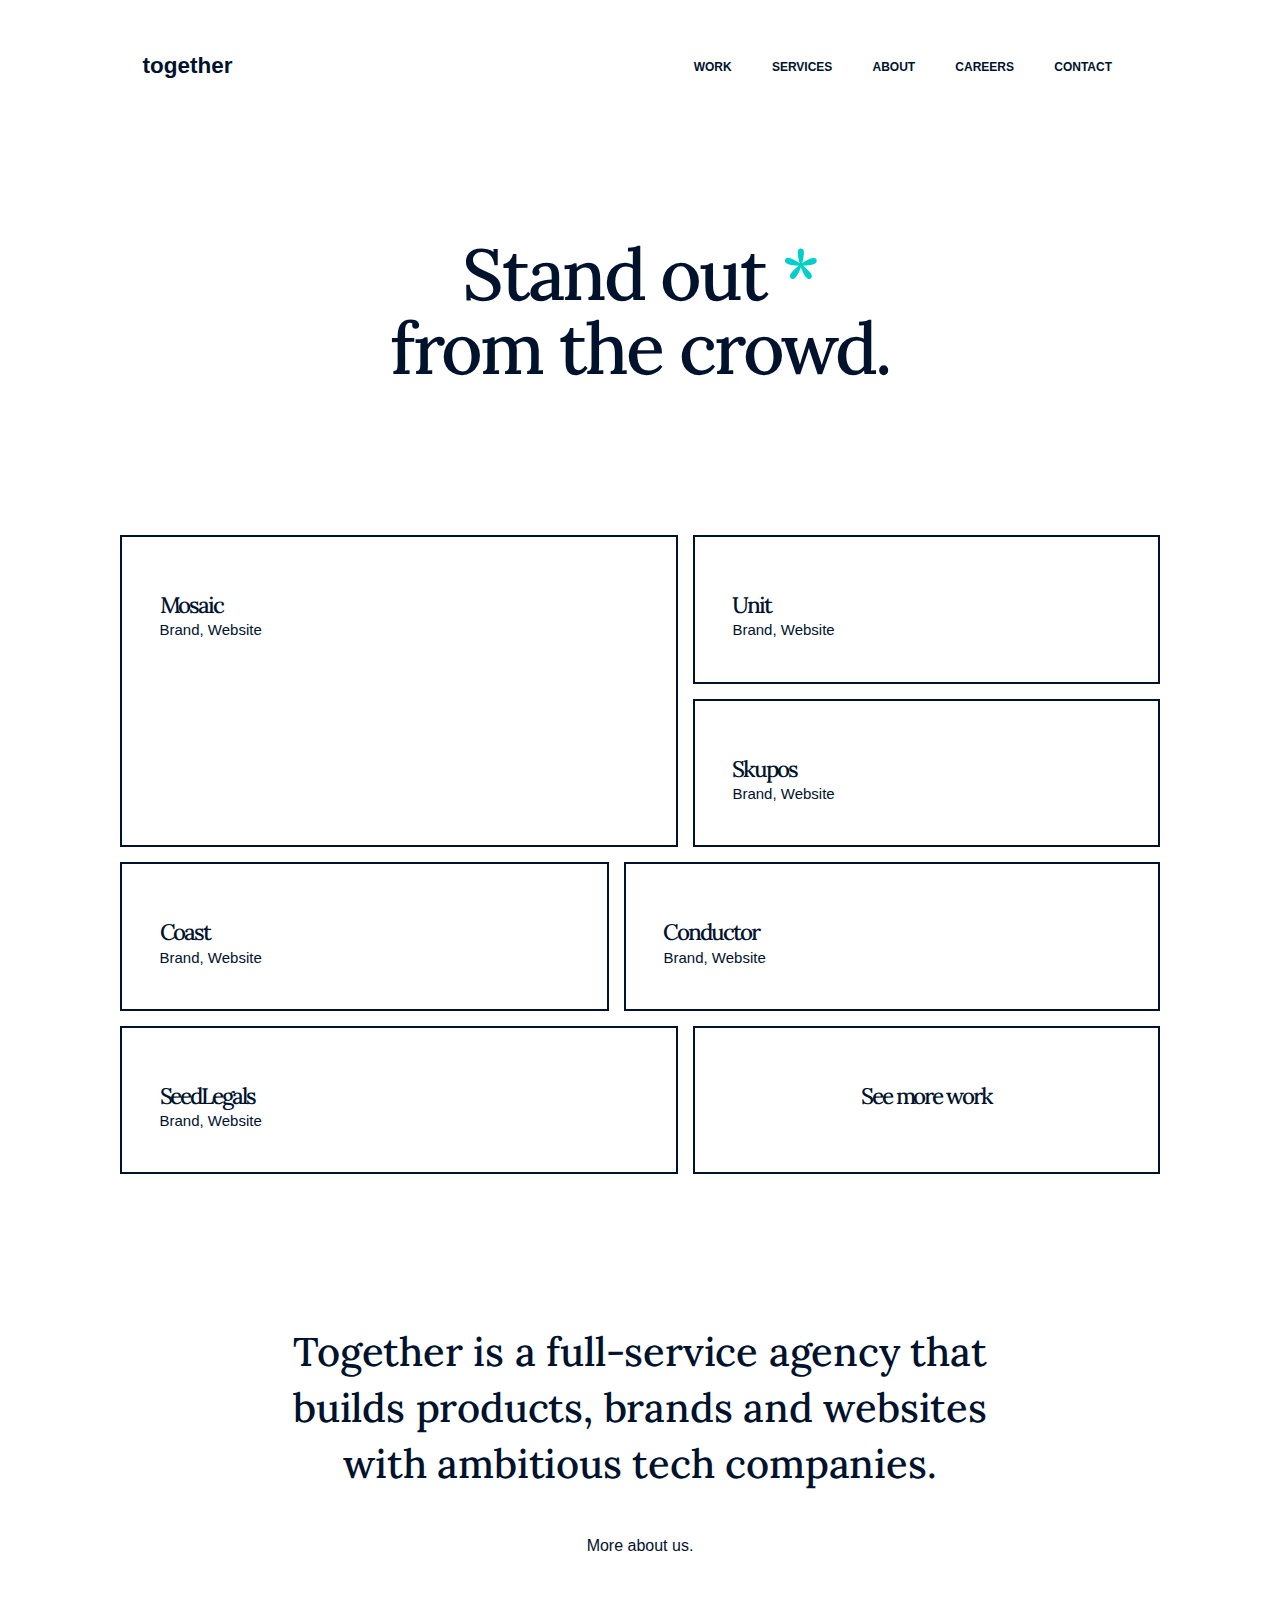
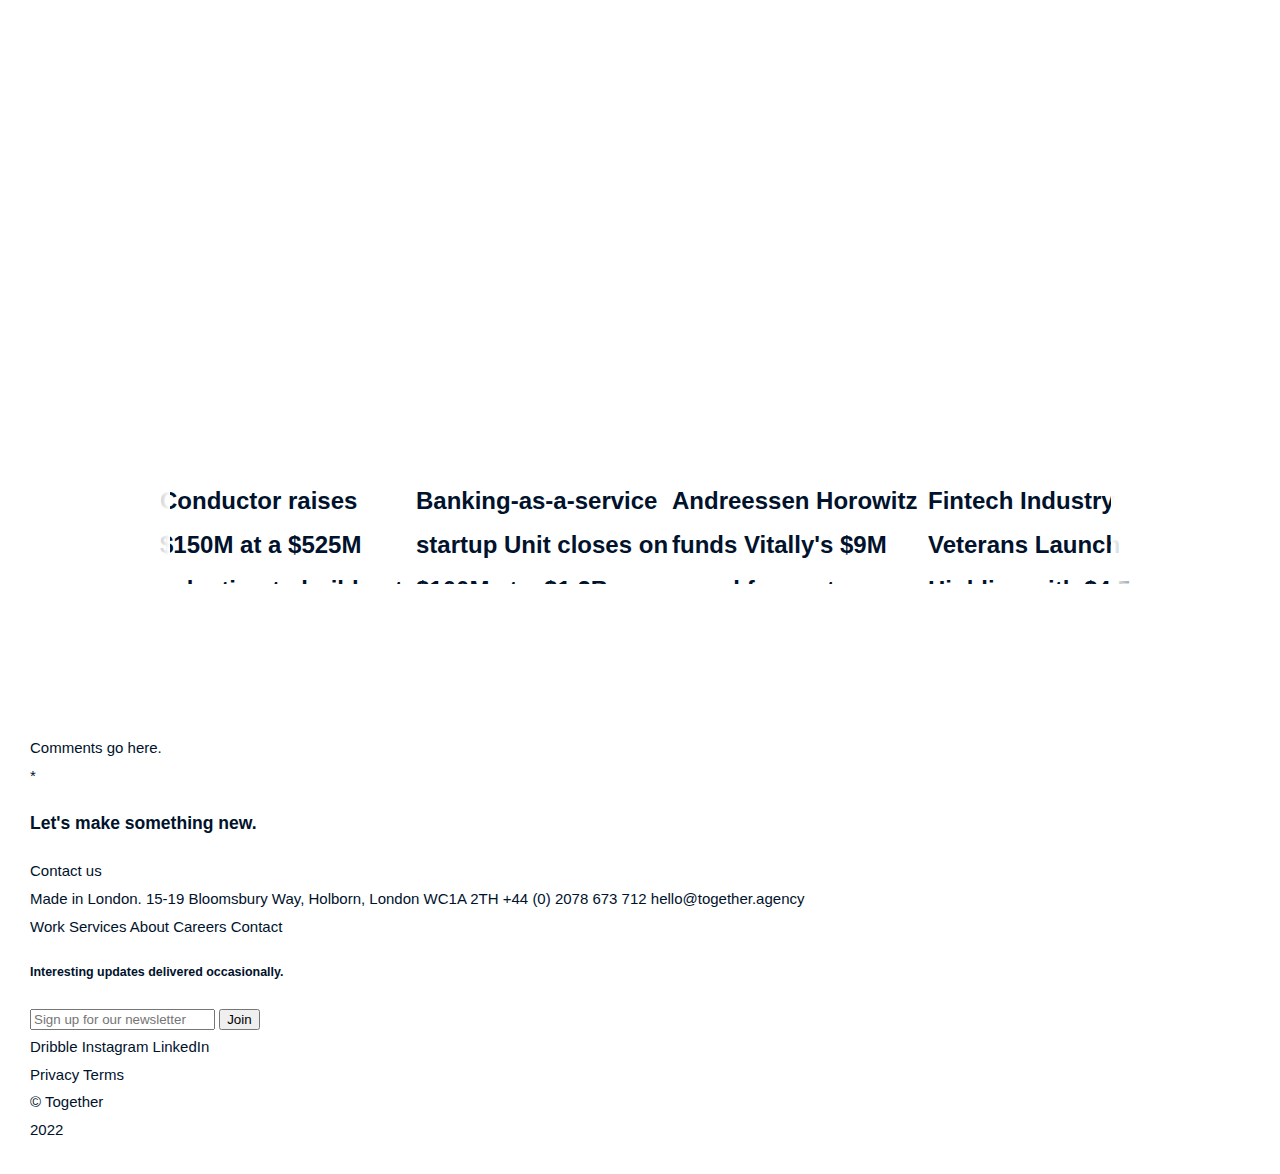
==== index.html @ fb782913 "Updated styles.css, Initial work on marquee HTML component" ====
<!--The reference site is together.agency-->
<!DOCTYPE html>
<head>
    <meta charset="utf-8">
    <meta name="viewport" content="width=device-width, initial-scale=1, shrink-to-fit=no">
    <link type="text/css" rel="stylesheet" href="styles.css">
    <title>Together - A full-service agency.</title>

    
</head>

<body class="page-home">
    <main class="page-main">
    
        <div class="container">
            <header>
                <h1 class="header-logo">together</h1>

            <nav class="menu-nav">
                <ul>
                    <li><a href="">Work</a></li>
                    <li><a href="">Services</a></li>
                    <li><a href="">About</a></li>
                    <li><a href="">Careers</a></li>
                    <li><a href="">Contact</a></li>
                </ul>
            </nav>
        </div>
        
    </header>
    
    <div class="container">
        <div class="home-statements">
            <div class="c-hero">
            <h1 class="font-serif"><span class="home-slogan-statement">
                Stand out <span class="accent-text">*</span> <br> from the crowd.
            </span></h1>
            </div>
        </div>
    </div>

    <div class="container">
        <section class="home-works">
        <div class="home-project-gallery">
            <div class="tile">
                <div class="tile-content">
                    <h2 class="font-serif tile-title">Mosaic</h2>
                    <span>Brand, Website</span>
                </div>
            </div>

            <div class="tile">
                <div class="tile-content">
                    <h2 class="font-serif tile-title">Unit</h2>
                    <span>Brand, Website</span>
                </div>
            </div>

            <div class="tile">
                <div class="tile-content">
                    <h2 class="font-serif tile-title">Skupos</h2>
                    <span>Brand, Website</span>
                </div>
            </div>

            <div class="tile">
                <div class="tile-content">
                    <h2 class="font-serif tile-title">Coast</h2>
                    <span>Brand, Website</span>
                </div>
            </div>

            <div class="tile">
                <div class="tile-content">
                    <h2 class="font-serif tile-title">Conductor</h2>
                    <span>Brand, Website</span>
                </div>
            </div>

            <div class="tile">
                <div class="tile-content">
                    <h2 class="font-serif tile-title">SeedLegals</h2>
                    <span>Brand, Website</span>
                </div>
            </div>

            <div class="tile tile-cta-links tile-content">
                    <h2 class="font-serif tile-title">See more work</h2>
            </div>
        </div>
        </section>
    </div>

    <div class="container">
    <section class="home-about mlr-10rem">
        <div class="home-statements font-serif">
            <div class="text-40px mb-2rem">
                Together is a full-service agency that builds products, brands and websites with ambitious tech companies.
            </div>
            <br>
            <a class="text-base">More about us.</a>
        </div>
    </section>
    </div>

    <div class="container">
    <section class="home-clients mtb-10rem">
        <div class="home-clients-logos">
            <div class="client-logo">
                <div class="flex centered-item"><img src="https://d33wubrfki0l68.cloudfront.net/7df870de963f2d6d33b86d7b09c13bba2d92887a/2c2b9/static/7ad4bc881e9d13aef5fac26fd83c6892/conductor.svg" alt=""></div>
            </div>
            <div class="client-logo">
                <div class="flex centered-item"><img src="https://d33wubrfki0l68.cloudfront.net/ba3b610869a2cc280feffeffde96cf2418633550/8e32a/static/98a779726d90579f84360c4293b2cc59/amazon.svg" alt=""></div>
            </div>
            <div class="client-logo">
                <div class="flex centered-item"><img src="https://d33wubrfki0l68.cloudfront.net/a001feaa42c21cbdc8339fb815580056617634c9/04b66/static/ca8e52fb9c61e181eb17dbc65b0d8e30/mosaic.svg" alt=""></div>
            </div>
            <div class="client-logo">
                <div class="flex centered-item"><img src="https://d33wubrfki0l68.cloudfront.net/6936665831183a83122faa6e4b55f9f02f284164/2d498/static/6f9dc0928c66e99d266eef5116f8c9b2/we.svg" alt=""></div>
            </div>
            <div class="client-logo">
                <div class="flex centered-item"><img src="https://d33wubrfki0l68.cloudfront.net/c86ca083753b03a669149662c3c745649cd0f093/03cf8/static/ccd0de6f266c2aa10e63bb1ef27eeeef/seedlegals.svg" alt=""></div>
            </div>
            <div class="client-logo">
                <div class="flex centered-item"><img src="https://d33wubrfki0l68.cloudfront.net/158c481f301892d93a897d910b6f11d22e5319e5/d61db/static/543101f8b76d15304cbeac8744508fa3/atb-ventures.svg" alt=""></div>
            </div>
            <div class="client-logo">
                <div class="flex centered-item"><img src="https://d33wubrfki0l68.cloudfront.net/47533bb6a0b43026f6271064b1d44ce96360ece2/82b8f/static/8fc80b88a8042c70ff0689e55e253cc8/unit.svg" alt=""></div>
            </div>
            <div class="client-logo">
                <div class="flex centered-item"><img src="https://d33wubrfki0l68.cloudfront.net/b4eaae16aee1a3723ea55c39f0d285fdbed56951/bc0c6/static/e52b789f62414d8dd9866ce8dd7a532e/bigtincan.svg" alt=""></div>
            </div>
            <div class="client-logo">
                <div class="flex centered-item"><img src="https://d33wubrfki0l68.cloudfront.net/a72245d7d2d75ac480a87d30c75a5200f7eaf1ae/7c824/static/9c915d08a07b7932d9c98e8d8a3f1aa8/stytch.svg" alt=""></div>
            </div>
            <div class="client-logo">
                <div class="flex centered-item"><img src="https://d33wubrfki0l68.cloudfront.net/5c7a2b712c4cf86320b7acc6039bc466ef94ea61/ca516/static/3e3d1b51bf49193683a8f7cc083d3e8a/zencargo.svg" alt=""></div>
            </div>
            <div class="client-logo">
                <div class="flex centered-item"><img src="https://d33wubrfki0l68.cloudfront.net/55e17bbfc8fa5df88b72be4c3ffe4f63f1b70787/8834d/static/b67e7a9dd9bce6cb5899352a9a740837/vitally.svg" alt=""></div>
            </div>
            <div class="client-logo">
                <div class="flex centered-item"><img src="https://d33wubrfki0l68.cloudfront.net/62c3c4b2522d0de46a9cb9619a6158c95ddc3697/fe73c/static/e1d66f56ce11fa5958606deeca7f8fdc/hp.svg" alt=""></div>
            </div>
            <div class="client-logo">
                <div class="flex centered-item"><img src="https://d33wubrfki0l68.cloudfront.net/6e7e4b81710ed67ff41d54b99bc0c89baf068c59/908ad/static/cec2d11ded544528d34f7045cd6ff277/globalpayments.svg" alt=""></div>
            </div>
            <div class="client-logo">
                <div class="flex centered-item"><img src="https://d33wubrfki0l68.cloudfront.net/35dc25f78f6b3d947bd93acd0aee15a239b06b73/cf436/static/ab38116cbbf3ccec9de038cc01a806f1/boom.svg" alt=""></div>
            </div>
            <div class="client-logo">
                <div class="flex centered-item"><img src="https://d33wubrfki0l68.cloudfront.net/914f22c30f1ab80e9f526e2e7115b62761418f4e/d87ec/static/82f4631a35123b70ea170e658f1d821d/future.svg" alt=""></div>
            </div>
            <div class="client-logo">
                <div class="flex centered-item"><img src="https://d33wubrfki0l68.cloudfront.net/5ebde030b8caab01ba4daadd19106f6b83c53251/5bdf0/static/d82c835cf01ca3d5d4d3f41a92a16194/coast.svg" alt=""></div>
            </div>
            <div class="client-logo">
                <div class="flex centered-item"><img src="https://d33wubrfki0l68.cloudfront.net/fdb647785abff042b0cd364698cbd5bd312e7cdf/4f822/static/e60116e4a244f295d39317c0034c9b5b/skupos.svg" alt=""></div>
            </div>
            <div class="client-logo">
                <div class="flex centered-item"><img src="https://d33wubrfki0l68.cloudfront.net/6ba66ac5aa19bfcc7ee3ea7f1a73c0beb70f6b52/0bb2e/static/7fffb5b0443aeec4e8f2ef415a75224f/linkpool.svg" alt=""></div>
            </div>
            <div class="client-logo">
                <div class="flex centered-item"><img src="https://d33wubrfki0l68.cloudfront.net/9c9d74767f515f4417fc31b509f0dfd0254af3f2/6d60f/static/68a367d35928f849be479b03df8e1a0d/upscript.svg" alt=""></div>
            </div>
            <div class="client-logo">
                <div class="flex centered-item"><img src="https://d33wubrfki0l68.cloudfront.net/b6d045e74056811ffa33126c22c66bf41f6ad32a/a36e5/static/4b1e9415daaf023caa953903e8263cd0/stint.svg" alt=""></div>
            </div>
        </div>
    </section>
    </div>

    <div class="container">
        <section class="marquee mtb-10rem relative">
            <ul class="marquee-content">
                <li>
                    <div class="marquee-item flex centered-item">
                        <div class="marquee-logo">
                            <img src="" alt="">
                            <div class="marquee-text">
                                <h4>Conductor raises $150M at a $525M valuation to build out its search-based, organic marketing technology</h4>
                            </div>
                        </div>
                    </div>
                </li>
                <li>
                    <div class="marquee-item flex centered-item">
                        <div class="marquee-logo">
                            <img src="" alt="">
                            <div class="marquee-text">
                                <h4>Banking-as-a-service startup Unit closes on $100M at a $1.2B valuation</h4>
                            </div>
                        </div>
                    </div>
                </li>
                <li>
                    <div class="marquee-item flex centered-item">
                        <div class="marquee-logo">
                            <img src="" alt="">
                            <div class="marquee-text">
                                <h4>Andreessen Horowitz funds Vitally's $9M round for customer experience software</h4>
                            </div>
                        </div>
                    </div>
                </li>
                <li>
                    <div class="marquee-item flex centered-item">
                        <div class="marquee-logo">
                            <img src="" alt="">
                            <div class="marquee-text">
                                <h4>Fintech Industry Veterans Launch Highline with $4.5 Million in Seed Funding to Improve Access to Credit for 40 Million Americans</h4>
                            </div>
                        </div>
                    </div>
                </li>
                <li>
                    <div class="marquee-item flex centered-item">
                        <div class="marquee-logo">
                            <img src="" alt="">
                            <div class="marquee-text">
                                <h4>Hivebrite raises $20 million for community engagement and management tools</h4>
                            </div>
                        </div>
                    </div>
                </li>
                <li>
                    <div class="marquee-item flex centered-item">
                        <div class="marquee-logo">
                            <img src="" alt="">
                            <div class="marquee-text">
                                <h4>London-based insurtech startup Humn secures €11.9 million to expand with its data-driven fleet insurance across Europe</h4>
                            </div>
                        </div>
                    </div>
                </li>
                <li>
                    <div class="marquee-item flex centered-item">
                        <div class="marquee-logo">
                            <img src="" alt="">
                            <div class="marquee-text">
                                <h4>Percent raises $5M, aiming to become the 'Stripe for donations' to good causes</h4>
                            </div>
                        </div>
                    </div>
                </li>
                <li>
                    <div class="marquee-item flex centered-item">
                        <div class="marquee-logo">
                            <img src="" alt="">
                            <div class="marquee-text">
                                <h4>SeedLegals closes $4M Series A, led by Index Ventures, to automate startup fundraisings</h4>
                            </div>
                        </div>
                    </div>
                </li>
                <li>
                    <div class="marquee-item flex centered-item">
                        <div class="marquee-logo">
                            <img src="" alt="">
                            <div class="marquee-text">
                                <h4>Skupos Raises $26M to Power the Future of Convenience Retail for Stores, Distributors and Brands</h4>
                            </div>
                        </div>
                    </div>
                </li>
                <li>
                    <div class="marquee-item flex centered-item">
                        <div class="marquee-logo">
                            <img src="" alt="">
                            <div class="marquee-text">
                                <h4>Stytch, an API-first passwordless startup, raises $90M Series B at $1B valuation</h4>
                            </div>
                        </div>
                    </div>
                </li>
            </ul>
        </section>
    </div>

    <section>
        <div>
            Comments go here.
        </div>
    </section>
    
    <section>
        <div>
            *
            <h3>Let's make something new.</h3>
            <a>Contact us</a>
        </div>
    </section>
        
    <div>

    </div>

    <div>
        <footer>
            Made in London.
            <a>15-19 Bloomsbury Way, Holborn, London WC1A 2TH</a>
            <a>+44 (0) 2078 673 712</a>
            <a>hello@together.agency</a>

            <nav>
                <a>Work</a>
                <a>Services</a>
                <a>About</a>
                <a>Careers</a>
                <a>Contact</a>
            </nav>

            <div>
                <h5>Interesting updates delivered occasionally.</h5>
                <form>
                    <input type="email" placeholder="Sign up for our newsletter">
                    <button type="submit">Join</button>
                </form>
            </div>

            <div>
                <a>Dribble</a>
                <a>Instagram</a>
                <a>LinkedIn</a>
            </div>

            <nav>
                <a>Privacy</a>
                <a>Terms</a>
            </nav>

            <div>
                © Together <br>
                2022
            </div>
        </footer>
    </div>
</main>
</body>
</html>
---- styles.css ----
@import url('https://fonts.googleapis.com/css2?family=Lora&display=swap');

html{
    color: #00122c;
    font-family: Graphik,Helvetica Neue,Helvetica,Arial,sans-serif;
    font-size: 15px;
    line-height: 1.85;
    box-sizing: border-box;
}

body{
    margin: 0;
    padding: 0;
}

.page-main{
    margin: 2em;
}

.container{
    margin: 1.5rem 6rem;
}

.header-logo{
    font-size: 1.5rem;
    padding-left: 1em;
}

header{
    display: flex;
    justify-content: space-between;
    align-items: center;
}

.menu-nav{
    margin-right: 2em;
}

.menu-nav ul{
    padding-inline-start: 0;
    text-align: center;
}

.menu-nav ul>li{
    list-style-type: none;
    display: inline-block;
}

.menu-nav ul>li>a{
    display: block;
    text-decoration: none;
    padding: 0em 1.5em 0em 1.5em;
    color: inherit;
    text-transform: uppercase;
    font-weight: 550;
    font-size: .8em;
}

.menu-nav a :hover{
    opacity: 75%;
}

.home-statements{
    margin-left: auto;
    margin-right: auto;
    text-align: center;
    margin-bottom: 5em;
}

.font-serif{
    font-family: 'Lora', serif;
    line-height: 1.03;
    font-weight: 500;
    letter-spacing: -0.09em;
}

.home-slogan-statement{
    font-size: 72px;
}

.c-hero{
    margin-top: 9rem;
}

.accent-text{
    --text-opacity: 1;
    color: rgba(1,207,201,var(--text-opacity));
}

.home-works{
    margin-top: 5em;
    margin-bottom: 5em;
    padding-top: 5em;
    padding-bottom: 5em;
}

.home-project-gallery{
    display: grid;
    grid-gap: 1rem;
    gap: 1rem;
    position: relative;
}

.tile{
    border:#00122c 2px solid;
}

.tile-title{
    margin-block-end: 0;
}

.tile-content{
    padding: 2.5rem;
}

.tile:first-child{
    grid-column: span 7/span 7;
    grid-row: span 2/ span 2;
}

.tile:nth-child(2), .tile:nth-child(3){
    grid-column: span 5/span 5;
    grid-column-start: 8;
}

.tile:nth-child(4), .tile:nth-child(5){
    grid-column: span 6/ span 6;
}

.tile:nth-child(6){
    grid-column: span 7/ span 7;
}

.tile-cta-links{
    grid-column: span 5/span 5;
}

.tile-cta-links h2{
    text-align: center;
}

.text-40px{
    font-size: 40px;
    letter-spacing: -.005em;
    line-height: 1.4;
}

.mb-2rem{
    margin-bottom: 2rem;
}

.text-base{
    font-size: 16px;
    font-family: Graphik,Helvetica Neue,Helvetica,Arial,sans-serif;
    letter-spacing: normal;
    font-weight: normal;
}

.mlr-10rem{
    margin-left: 10rem;
    margin-right: 10rem;
}

.mtb-10rem{
    margin-top: 10rem;
    margin-bottom: 10rem;
}

.home-clients-logos{
    display: grid;
    grid-template-columns: repeat(4, minmax(0, 1fr));
    grid-row-gap: 2.5rem;
    row-gap: 2.5rem;
    grid-column-gap: 1rem;
    column-gap: 1rem;
}

.flex{
    display: flex;
}

.centered-item{
    justify-self: center;
    justify-content: center;
    align-self: center;
}

.relative{
    position: relative;
}

.marquee{
   height: 20vh; 
   overflow: hidden;
}

.marquee:before, .marquee:after{
    position: absolute;
    top: 0;
    bottom: 0;
    width: 50px;
    height: 100%;
    content: "";
    z-index: 1;
    --gradient-from-color: #fff;
    --gradient-color-stops: var(--gradient-from-color),var(--gradient-to-color,hsla(0,0%,100%,0));
}

.marquee:before{
    left: auto;
    right: -1px;
    background-image: linear-gradient(90deg,var(--gradient-color-stops));
}

.marquee:after{
    background-image: linear-gradient(270deg,var(--gradient-color-stops));
}

.marquee-content{
    display: flex;
    list-style-type: none;
    height: 100%;
    animation: scrolling 20s linear infinite;
}

@keyframes scrolling{
    0% {transform: translateX(0vw);}
    100% {transform: translateX(-200vw);}
}

.marquee-content li{
    width: 20vw;
    flex-shrink: 0;
}

.marquee-text{
    font-size: 24px;
}
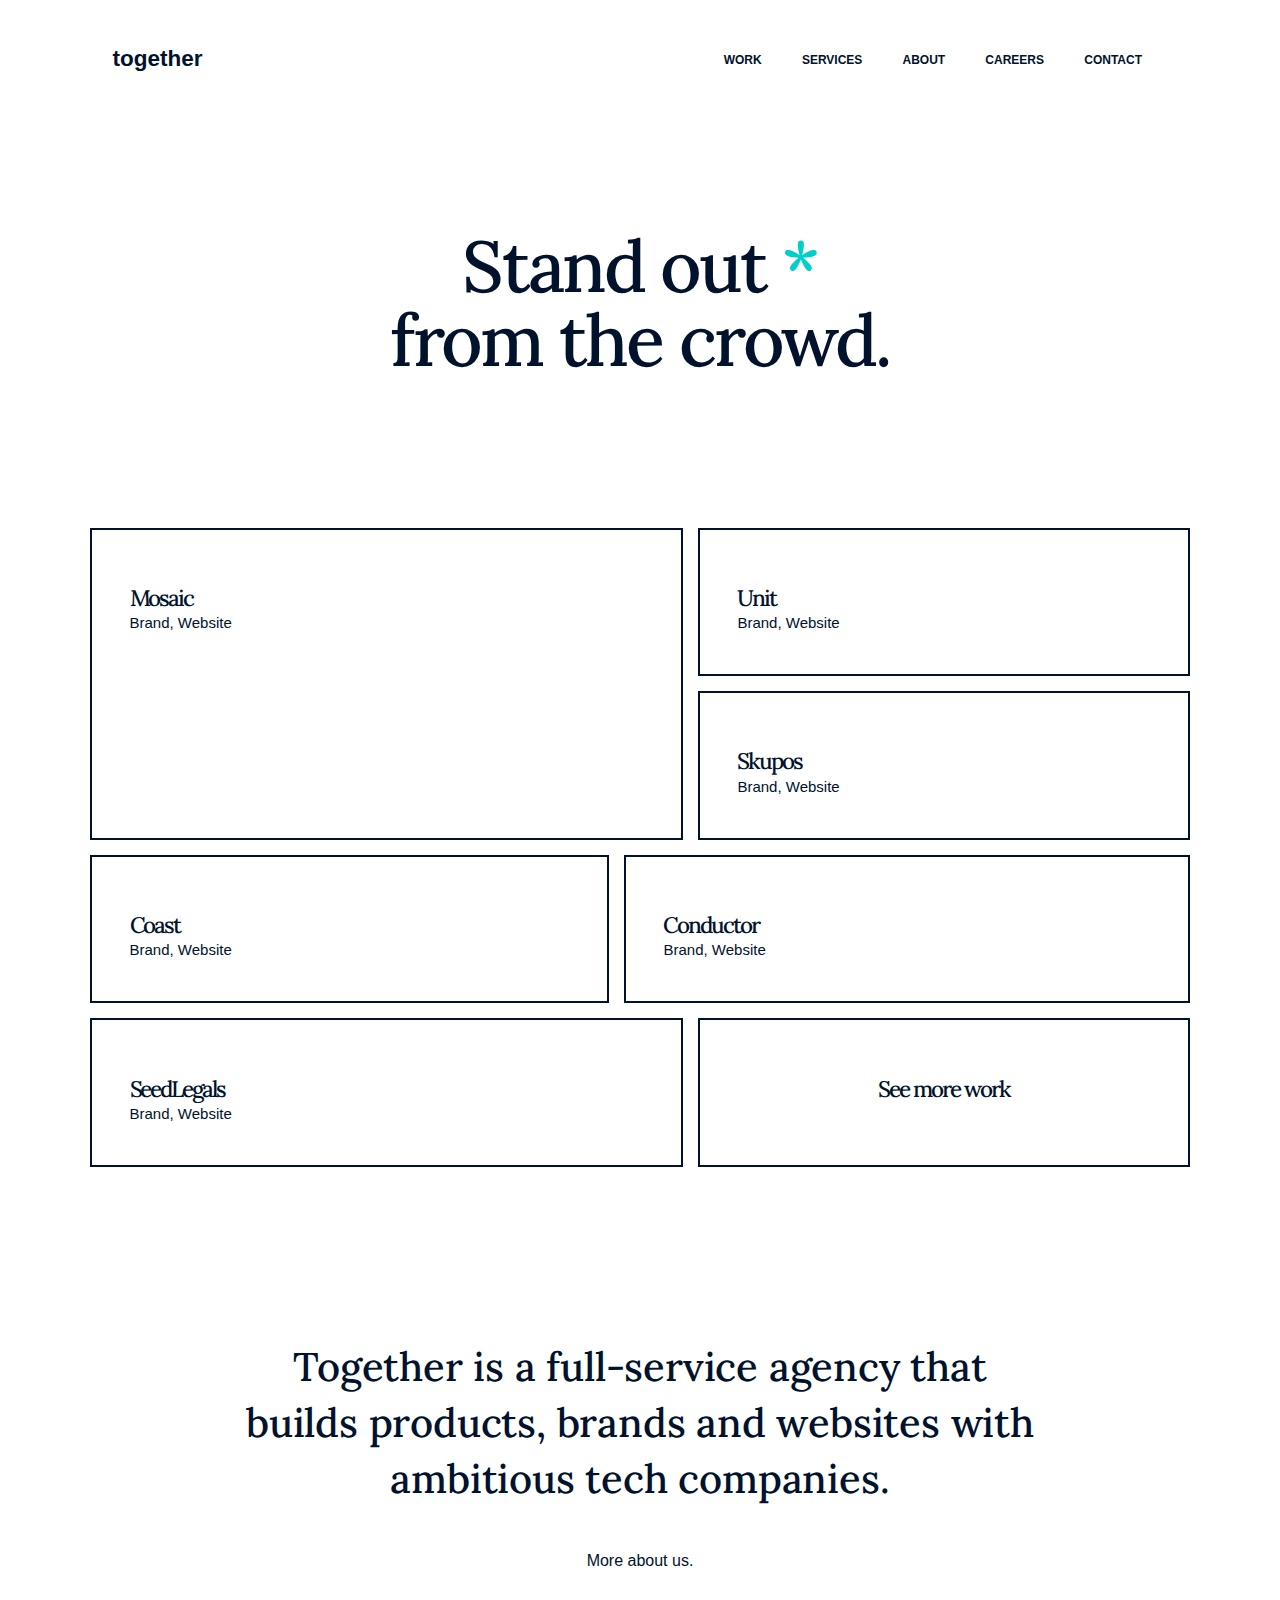
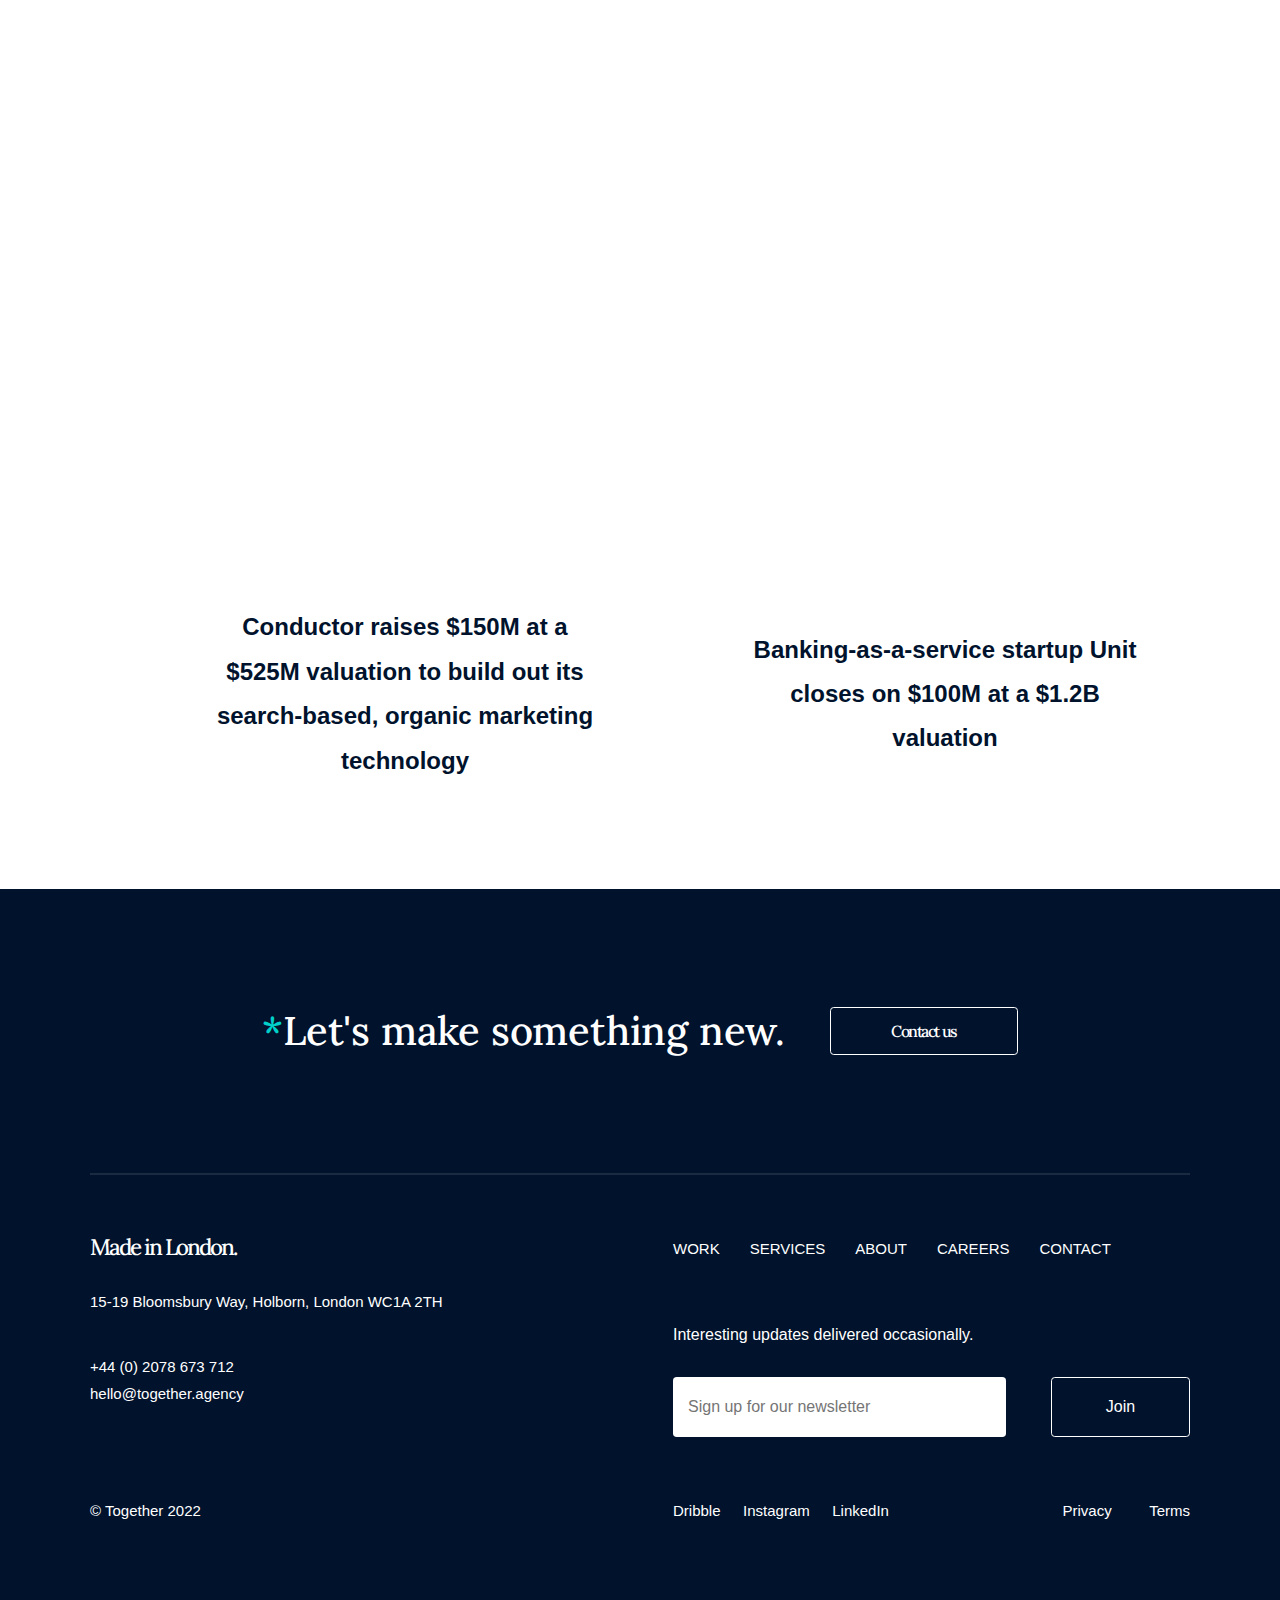
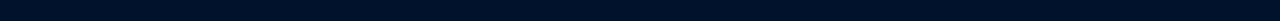
==== commit 69803f08: "Update of marquee component, footer component" ====
--- a/index.html
+++ b/index.html
@@ -15,7 +15,6 @@
         <div class="container">
             <header>
                 <h1 class="header-logo">together</h1>
-
             <nav class="menu-nav">
                 <ul>
                     <li><a href="">Work</a></li>
@@ -26,7 +25,6 @@
                 </ul>
             </nav>
         </div>
-        
     </header>
     
     <div class="container">
@@ -92,7 +90,7 @@
     </div>
 
     <div class="container">
-    <section class="home-about mlr-10rem">
+    <section class="home-about ptb-5rem mlr-10rem">
         <div class="home-statements font-serif">
             <div class="text-40px mb-2rem">
                 Together is a full-service agency that builds products, brands and websites with ambitious tech companies.
@@ -104,7 +102,7 @@
     </div>
 
     <div class="container">
-    <section class="home-clients mtb-10rem">
+    <section class="home-clients ptb-5rem">
         <div class="home-clients-logos">
             <div class="client-logo">
                 <div class="flex centered-item"><img src="https://d33wubrfki0l68.cloudfront.net/7df870de963f2d6d33b86d7b09c13bba2d92887a/2c2b9/static/7ad4bc881e9d13aef5fac26fd83c6892/conductor.svg" alt=""></div>
@@ -171,167 +169,185 @@
     </div>
 
     <div class="container">
-        <section class="marquee mtb-10rem relative">
+        <section class="marquee ptb-5rem mtb-5rem relative">
             <ul class="marquee-content">
+                <li class="centered-item">
+                    <div class="marquee-item flex">
+                        <div class="marquee-logo centered-item">
+                            <img src="https://together-cms.s3.eu-west-2.amazonaws.com/wp-content/uploads/2022/03/example-news-logo-b.svg" alt="">
+                        </div>
+                        <div class="marquee-text">
+                            <h4>Conductor raises $150M at a $525M valuation to build out its search-based, organic marketing technology</h4>
+                        </div>
+                    </div>
+                </li>
+
+                <li class="centered-item">
+                    <div class="marquee-item flex centered-item">
+                        <div class="marquee-logo centered-item">
+                            <img src="https://together-cms.s3.eu-west-2.amazonaws.com/wp-content/uploads/2022/03/example-news-logo-b.svg" alt="">
+                        </div>
+                        <div class="marquee-text">
+                            <h4>Banking-as-a-service startup Unit closes on $100M at a $1.2B valuation</h4>
+                        </div>
+                    </div>
+                </li>
+
+                <li class="centered-item">
+                    <div class="marquee-item flex centered-item">
+                        <div class="marquee-logo centered-item">
+                            <img src="https://together-cms.s3.eu-west-2.amazonaws.com/wp-content/uploads/2022/03/example-news-logo-a.svg" alt="">
+                        </div>
+                        <div class="marquee-text">
+                            <h4>Andreessen Horowitz funds Vitally's $9M round for customer experience software</h4>
+                        </div>
+                    </div>
+                </li>
+
+                <li class="centered-item">
+                    <div class="marquee-item flex centered-item">
+                        <div class="marquee-logo centered-item">
+                            <img src="https://together-cms.s3.eu-west-2.amazonaws.com/wp-content/uploads/2022/03/example-news-logo-b.svg" alt="">
+                        </div>
+                        <div class="marquee-text">
+                            <h4>Fintech Industry Veterans Launch Highline with $4.5 Million in Seed Funding to Improve Access to Credit for 40 Million Americans</h4>
+                        </div>
+                    </div>
+                </li>
+
+                <li class="centered-item">
+                    <div class="marquee-item flex centered-item">
+                        <div class="marquee-logo centered-item">
+                            <img src="https://together-cms.s3.eu-west-2.amazonaws.com/wp-content/uploads/2022/03/vb.svg" alt="">
+                        </div>
+                        <div class="marquee-text">
+                            <h4>Hivebrite raises $20 million for community engagement and management tools</h4>
+                        </div>
+                    </div>
+                </li>
+
+                <li class="centered-item">
+                    <div class="marquee-item flex centered-item">
+                        <div class="marquee-logo centered-item">
+                            <img src="https://together-cms.s3.eu-west-2.amazonaws.com/wp-content/uploads/2022/03/eu-startups.png" alt="">
+                        </div>
+                        <div class="marquee-text">
+                            <h4>London-based insurtech startup Humn secures €11.9 million to expand with its data-driven fleet insurance across Europe</h4>
+                        </div>
+                    </div>
+                </li>
+
+                <li class="centered-item">
+                    <div class="marquee-item flex centered-item">
+                        <div class="marquee-logo">
+                            <img src="https://together-cms.s3.eu-west-2.amazonaws.com/wp-content/uploads/2022/03/eu-startups.png" alt="">
+                        </div>
+                        <div class="marquee-text">
+                            <h4>Percent raises $5M, aiming to become the 'Stripe for donations' to good causes</h4>
+                        </div>
+                    </div>
+                </li>
+
+                <li class="centered-item">
+                    <div class="marquee-item flex centered-item">
+                        <div class="marquee-logo centered-item">
+                            <img src="https://together-cms.s3.eu-west-2.amazonaws.com/wp-content/uploads/2022/03/example-news-logo-b.svg" alt="">
+                        </div>
+                        <div class="marquee-text">
+                            <h4>SeedLegals closes $4M Series A, led by Index Ventures, to automate startup fundraisings</h4>
+                        </div>
+                    </div>
+                </li>
+
                 <li>
                     <div class="marquee-item flex centered-item">
-                        <div class="marquee-logo">
-                            <img src="" alt="">
-                            <div class="marquee-text">
-                                <h4>Conductor raises $150M at a $525M valuation to build out its search-based, organic marketing technology</h4>
-                            </div>
-                        </div>
-                    </div>
-                </li>
+                        <div class="marquee-logo centered-item">
+                            <img src="https://together-cms.s3.eu-west-2.amazonaws.com/wp-content/uploads/2022/03/example-news-logo-a.svg" alt="">
+                        </div>
+                        <div class="marquee-text">
+                            <h4>Skupos Raises $26M to Power the Future of Convenience Retail for Stores, Distributors and Brands</h4>
+                        </div>
+                    </div>
+                </li>
+
                 <li>
                     <div class="marquee-item flex centered-item">
-                        <div class="marquee-logo">
-                            <img src="" alt="">
-                            <div class="marquee-text">
-                                <h4>Banking-as-a-service startup Unit closes on $100M at a $1.2B valuation</h4>
-                            </div>
-                        </div>
-                    </div>
-                </li>
-                <li>
-                    <div class="marquee-item flex centered-item">
-                        <div class="marquee-logo">
-                            <img src="" alt="">
-                            <div class="marquee-text">
-                                <h4>Andreessen Horowitz funds Vitally's $9M round for customer experience software</h4>
-                            </div>
-                        </div>
-                    </div>
-                </li>
-                <li>
-                    <div class="marquee-item flex centered-item">
-                        <div class="marquee-logo">
-                            <img src="" alt="">
-                            <div class="marquee-text">
-                                <h4>Fintech Industry Veterans Launch Highline with $4.5 Million in Seed Funding to Improve Access to Credit for 40 Million Americans</h4>
-                            </div>
-                        </div>
-                    </div>
-                </li>
-                <li>
-                    <div class="marquee-item flex centered-item">
-                        <div class="marquee-logo">
-                            <img src="" alt="">
-                            <div class="marquee-text">
-                                <h4>Hivebrite raises $20 million for community engagement and management tools</h4>
-                            </div>
-                        </div>
-                    </div>
-                </li>
-                <li>
-                    <div class="marquee-item flex centered-item">
-                        <div class="marquee-logo">
-                            <img src="" alt="">
-                            <div class="marquee-text">
-                                <h4>London-based insurtech startup Humn secures €11.9 million to expand with its data-driven fleet insurance across Europe</h4>
-                            </div>
-                        </div>
-                    </div>
-                </li>
-                <li>
-                    <div class="marquee-item flex centered-item">
-                        <div class="marquee-logo">
-                            <img src="" alt="">
-                            <div class="marquee-text">
-                                <h4>Percent raises $5M, aiming to become the 'Stripe for donations' to good causes</h4>
-                            </div>
-                        </div>
-                    </div>
-                </li>
-                <li>
-                    <div class="marquee-item flex centered-item">
-                        <div class="marquee-logo">
-                            <img src="" alt="">
-                            <div class="marquee-text">
-                                <h4>SeedLegals closes $4M Series A, led by Index Ventures, to automate startup fundraisings</h4>
-                            </div>
-                        </div>
-                    </div>
-                </li>
-                <li>
-                    <div class="marquee-item flex centered-item">
-                        <div class="marquee-logo">
-                            <img src="" alt="">
-                            <div class="marquee-text">
-                                <h4>Skupos Raises $26M to Power the Future of Convenience Retail for Stores, Distributors and Brands</h4>
-                            </div>
-                        </div>
-                    </div>
-                </li>
-                <li>
-                    <div class="marquee-item flex centered-item">
-                        <div class="marquee-logo">
-                            <img src="" alt="">
-                            <div class="marquee-text">
-                                <h4>Stytch, an API-first passwordless startup, raises $90M Series B at $1B valuation</h4>
-                            </div>
-                        </div>
-                    </div>
-                </li>
+                        <div class="marquee-logo centered-item">
+                            <img src="https://together-cms.s3.eu-west-2.amazonaws.com/wp-content/uploads/2022/03/example-news-logo-b.svg" alt="">
+                        </div>
+                        <div class="marquee-text">
+                            <h4>Stytch, an API-first passwordless startup, raises $90M Series B at $1B valuation</h4>
+                        </div>
+                    </div>
+                </li>
+
             </ul>
         </section>
     </div>
-
-    <section>
-        <div>
-            Comments go here.
-        </div>
-    </section>
     
-    <section>
-        <div>
-            *
-            <h3>Let's make something new.</h3>
-            <a>Contact us</a>
+    <section id="footer-cta" class="text-white ptb-5rem bg-midnight">
+        <div class="flex centered-item flex-row justify-space-between plr-6rem">
+            <h3 class="flex centered-item font-serif text-40px text-left mr-3rem lh-135"><span class="accent-text"> * </span> Let's make something new.</h3>
+            <a class="font-serif button centered-item button-midnight button-large text-center">Contact us</a>
         </div>
     </section>
         
-    <div>
-
-    </div>
-
-    <div>
-        <footer>
-            Made in London.
-            <a>15-19 Bloomsbury Way, Holborn, London WC1A 2TH</a>
-            <a>+44 (0) 2078 673 712</a>
-            <a>hello@together.agency</a>
-
-            <nav>
-                <a>Work</a>
-                <a>Services</a>
-                <a>About</a>
-                <a>Careers</a>
-                <a>Contact</a>
+    <div class="footer-separator bg-midnight plr-6rem">
+        <div class="border border-bottom"></div>
+    </div>
+
+    <div class="bg-midnight text-white pt-4 pb-65 plr-6rem">
+        <footer class="footer-container c-footer">
+            <div class="footer-address">
+                <div class="font-serif text-1hrem mb-2rem">
+                    Made in London.
+                </div>
+                
+                <address class="mb-2hrem not-italic">
+                    <a>15-19 Bloomsbury Way, Holborn, London WC1A 2TH</a>
+                </address> 
+
+                <div class="block">
+                    <a>+44 (0) 2078 673 712</a>
+                </div>
+
+                <div class="block mb-2rem">
+                    <a>hello@together.agency</a>
+                </div>
+            </div>
+
+            <nav class="flex footer-nav to-uppercase">
+                <a class="mr-2rem">Work</a>
+                <a class="mr-2rem">Services</a>
+                <a class="mr-2rem">About</a>
+                <a class="mr-2rem">Careers</a>
+                <a class="mr-2rem">Contact</a>
             </nav>
 
-            <div>
-                <h5>Interesting updates delivered occasionally.</h5>
-                <form>
-                    <input type="email" placeholder="Sign up for our newsletter">
-                    <button type="submit">Join</button>
+            <div class="footer-newsletter">
+                <h5 class="text-base">Interesting updates delivered occasionally.</h5>
+                <form class="footer-newsletter-form justify-space-between">
+                    <input class="rounded flex-auto text-base plr-2rem mr-3rem" type="email" placeholder="Sign up for our newsletter">
+                    <button class="text-white border button-transparent button-midnight text-base text-center flex-auto rounded" type="submit">Join</button>
                 </form>
             </div>
 
-            <div>
-                <a>Dribble</a>
-                <a>Instagram</a>
-                <a>LinkedIn</a>
-            </div>
-
-            <nav>
-                <a>Privacy</a>
-                <a>Terms</a>
-            </nav>
-
-            <div>
-                © Together <br>
-                2022
+            <div class="c-footer-social flex">
+                <div class="social flex">                    
+                    <a>Dribble</a>
+                    <a>Instagram</a>
+                    <a>LinkedIn</a>    
+                </div>
+            
+
+                <nav class="flex">
+                    <a>Privacy</a>
+                    <a>Terms</a>
+                </nav>
+            </div>
+
+            <div class="footer-legal">
+                © Together 2022
             </div>
         </footer>
     </div>
--- a/styles.css
+++ b/styles.css
@@ -9,13 +9,13 @@
     box-sizing: border-box;
 }
 
+*, :after, :before{
+    box-sizing: border-box;
+    border: 0 solid #e2e8f0;
+}
 body{
     margin: 0;
     padding: 0;
-}
-
-.page-main{
-    margin: 2em;
 }
 
 .container{
@@ -89,8 +89,6 @@
 }
 
 .home-works{
-    margin-top: 5em;
-    margin-bottom: 5em;
     padding-top: 5em;
     padding-bottom: 5em;
 }
@@ -157,14 +155,14 @@
     font-weight: normal;
 }
 
+.ptb-5rem{
+    padding-top: 5rem;
+    padding-bottom: 5rem;
+}
+
 .mlr-10rem{
     margin-left: 10rem;
     margin-right: 10rem;
-}
-
-.mtb-10rem{
-    margin-top: 10rem;
-    margin-bottom: 10rem;
 }
 
 .home-clients-logos{
@@ -191,8 +189,9 @@
 }
 
 .marquee{
-   height: 20vh; 
+   height: 33vh; 
    overflow: hidden;
+   width: 100%;
 }
 
 .marquee:before, .marquee:after{
@@ -208,12 +207,12 @@
 }
 
 .marquee:before{
-    left: auto;
-    right: -1px;
+    left: 0;
     background-image: linear-gradient(90deg,var(--gradient-color-stops));
 }
 
 .marquee:after{
+    right: 0;
     background-image: linear-gradient(270deg,var(--gradient-color-stops));
 }
 
@@ -221,7 +220,13 @@
     display: flex;
     list-style-type: none;
     height: 100%;
-    animation: scrolling 20s linear infinite;
+    animation: scrolling 30s linear infinite;
+    padding-left: 3rem;
+    padding-right: 3rem;
+}
+
+.marquee-item{
+    flex-direction: column;
 }
 
 @keyframes scrolling{
@@ -230,10 +235,201 @@
 }
 
 .marquee-content li{
-    width: 20vw;
     flex-shrink: 0;
+    width: 60vh;
 }
 
 .marquee-text{
     font-size: 24px;
+    padding-left: 3rem;
+    padding-right: 3rem;
+    margin-left: 2rem;
+    margin-right: 2rem;
+    text-align: center;
+}
+
+.justify-space-between{
+    justify-content: space-between;
+}
+
+.bg-midnight{
+    --bg-opacity: 1;
+    background-color: #00122c;
+    background-color: rgba(0,18,44,var(--bg-opacity));
+}
+
+.text-white{
+    --text-opacity: 1;
+    color: #fff;
+    color: rgba(255,255,255,var(--text-opacity));
+}
+
+.flex-col{
+    flex-direction: column;
+}
+
+.flex-row{
+    flex-direction: row;
+}
+
+.text-left{
+    text-align: left;
+}
+
+.plr-6rem{
+    padding-left: 6rem;
+    padding-right: 6rem;
+}
+
+.mr-2rem{
+    margin-right: 2rem;
+}
+
+.lh-135{
+    line-height: 1.35;
+}
+
+.text-center{
+    text-align: center;
+}
+
+.button{
+    display: inline-block;
+    border-style: solid;
+    padding: 1rem 3rem;
+    border-width: 1px;
+    border-radius: 0.25rem;
+    padding: 1rem 3rem;
+}
+
+.button-midnight{
+    border-color: #fff;
+}
+
+.button-large{
+    padding-left: 4rem;
+    min-width: 12rem;
+    padding-right: 4rem;
+    font-size: 16px;
+}
+
+.footer-separator .border{
+    border-color: #1a2a41;
+}
+
+.border{
+    border-width: 1px;
+}
+
+.mtb-5rem{
+    margin-top: 5rem;
+    margin-bottom: 5rem;
+}
+
+.mr-3rem{
+    margin-right: 3rem;
+}
+
+.pt-4{
+    padding-top: 4rem;
+}
+
+.pb-65{
+    padding-bottom: 6.5rem;
+}
+
+.footer-container{
+    line-height: 1.8;
+    background-color: #00122c;
+    color: #fff;
+    display: grid;
+    grid-template-areas: "address address address navigation" "newsletter newsletter newsletter newsletter" "social social social social" "legal legal legal legal";
+    grid-template-columns: repeat(4,1fr);
+}
+
+.c-footer{
+    grid-template-areas: "address navigation" "address newsletter" "legal social";
+    grid-template-columns: 1fr 517px;
+}
+
+.text-1hrem{
+    font-size: 1.5em;
+}
+
+.mb-2hrem{
+    margin-bottom: 2.5rem;
+}
+
+.not-italic{
+    font-style: normal;
+}
+
+.block{
+    display: block;
+}
+
+.footer-address{
+    grid-column: 1 / span 1;
+    grid-row: 1 / span 2;
+}
+
+.footer-newsletter{
+    align-self: end;
+}
+
+.to-uppercase{
+    text-transform: uppercase;
+}
+
+.footer-newsletter-form{
+    height: 4rem;
+    position: relative;
+    display: flex;
+    margin-left: auto;
+    margin-right: auto;
+    border-radius: 0.25rem;
+}
+
+.rounded{
+    border-radius: 0.25rem;
+}
+
+.flex-auto{
+    flex: 1 1 auto;
+}
+
+.plr-2rem{
+    padding-left: 1rem;
+    padding-right: 1rem;
+}
+
+.button-transparent{
+    background-color: transparent;
+}
+
+.c-footer-social{
+    margin-top: 4rem;
+    grid-area: social;
+    justify-content: space-between;
+}
+
+footer .social a:first-of-type{
+    margin-left: 0;
+}
+
+footer .social a{
+    margin-left: 1.5rem;
+}
+
+.c-footer-social nav{
+    margin-left: 2.5rem;
+}
+
+.c-footer-social nav a{
+    margin-left: 2.5rem;
+}
+
+.footer-legal{
+    grid-area: legal;
+    margin-top: 4rem;
 }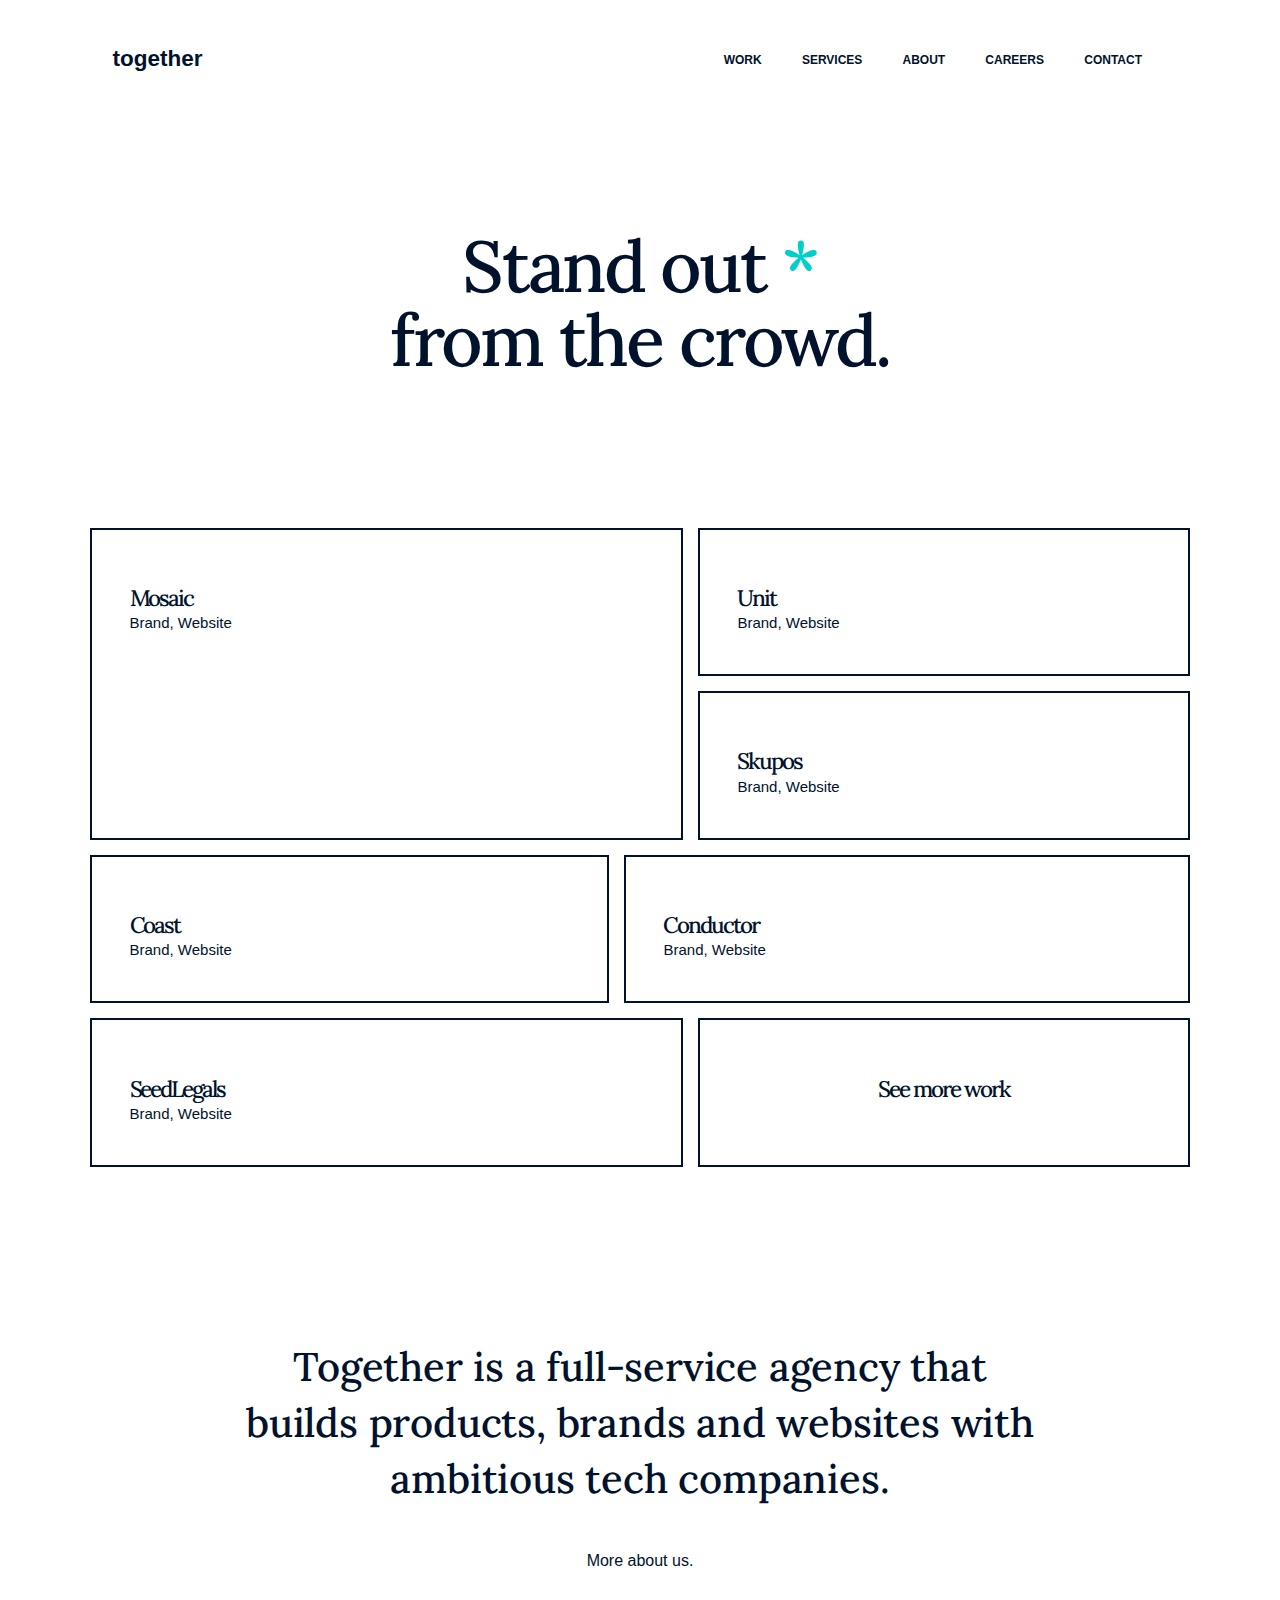
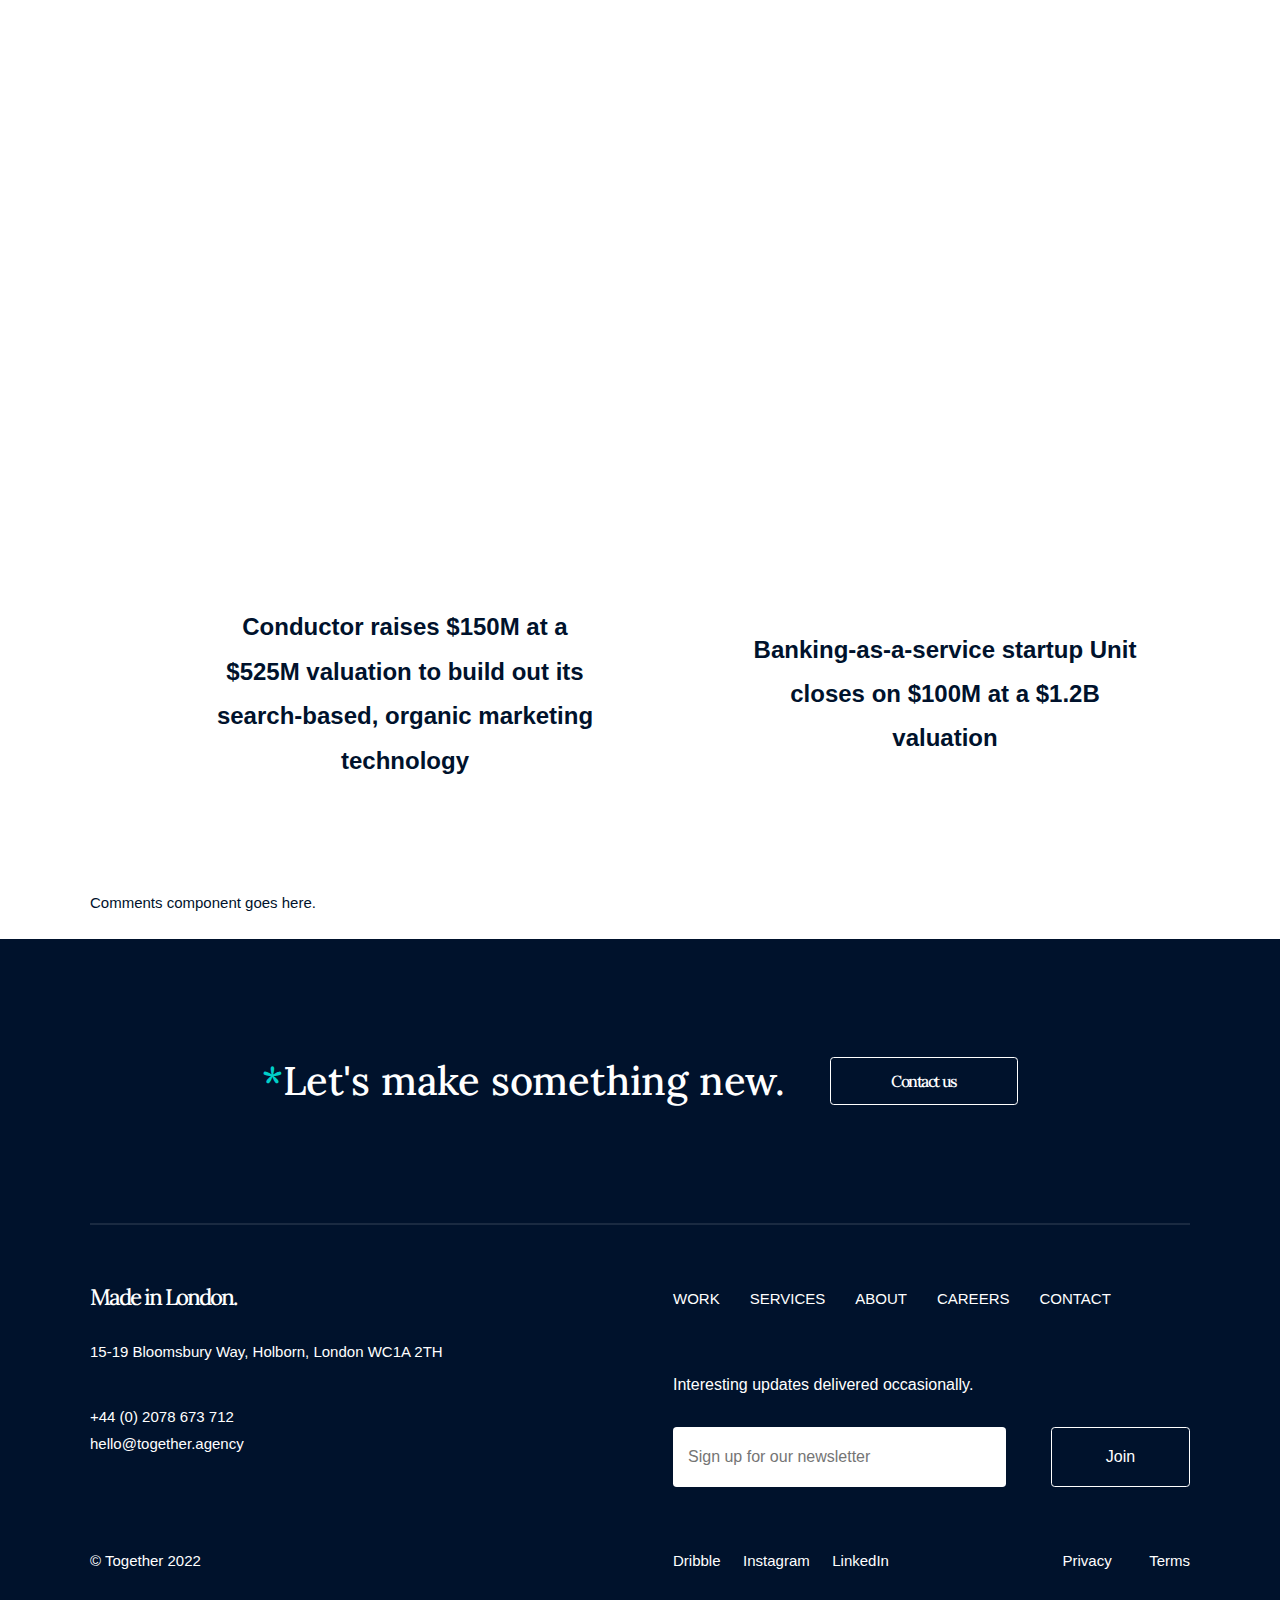
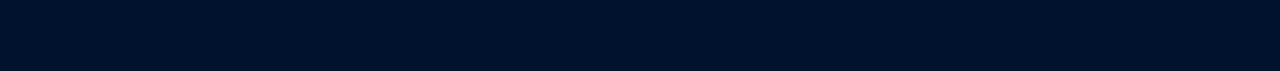
==== commit 54baf973: "Update of HTML files" ====
--- a/index.html
+++ b/index.html
@@ -12,20 +12,20 @@
 <body class="page-home">
     <main class="page-main">
     
-        <div class="container">
-            <header>
-                <h1 class="header-logo">together</h1>
+    <div class="container">
+        <header>
+            <h1 class="header-logo"><a href="index.html">together</a></h1>
             <nav class="menu-nav">
                 <ul>
-                    <li><a href="">Work</a></li>
-                    <li><a href="">Services</a></li>
-                    <li><a href="">About</a></li>
-                    <li><a href="">Careers</a></li>
-                    <li><a href="">Contact</a></li>
+                    <li><a href="work.html">Work</a></li>
+                    <li><a href="services.html">Services</a></li>
+                    <li><a href="about.html">About</a></li>
+                    <li><a href="careers.html">Careers</a></li>
+                    <li><a href="contact.html">Contact</a></li>
                 </ul>
             </nav>
-        </div>
-    </header>
+        </header>
+    </div>
     
     <div class="container">
         <div class="home-statements">
@@ -285,6 +285,10 @@
         </section>
     </div>
     
+    <section class="comments">
+        <div class="container">Comments component goes here.</div>
+    </section>
+
     <section id="footer-cta" class="text-white ptb-5rem bg-midnight">
         <div class="flex centered-item flex-row justify-space-between plr-6rem">
             <h3 class="flex centered-item font-serif text-40px text-left mr-3rem lh-135"><span class="accent-text"> * </span> Let's make something new.</h3>
--- a/styles.css
+++ b/styles.css
@@ -25,6 +25,11 @@
 .header-logo{
     font-size: 1.5rem;
     padding-left: 1em;
+}
+
+.header-logo a{
+    text-decoration: none;
+    color: #00122c;
 }
 
 header{
@@ -81,6 +86,10 @@
 
 .c-hero{
     margin-top: 9rem;
+}
+
+.text-15px{
+    font-size: 15px;
 }
 
 .accent-text{
@@ -353,7 +362,7 @@
 }
 
 .text-1hrem{
-    font-size: 1.5em;
+    font-size: 1.5rem;
 }
 
 .mb-2hrem{
@@ -432,4 +441,5 @@
 .footer-legal{
     grid-area: legal;
     margin-top: 4rem;
-}+}
+
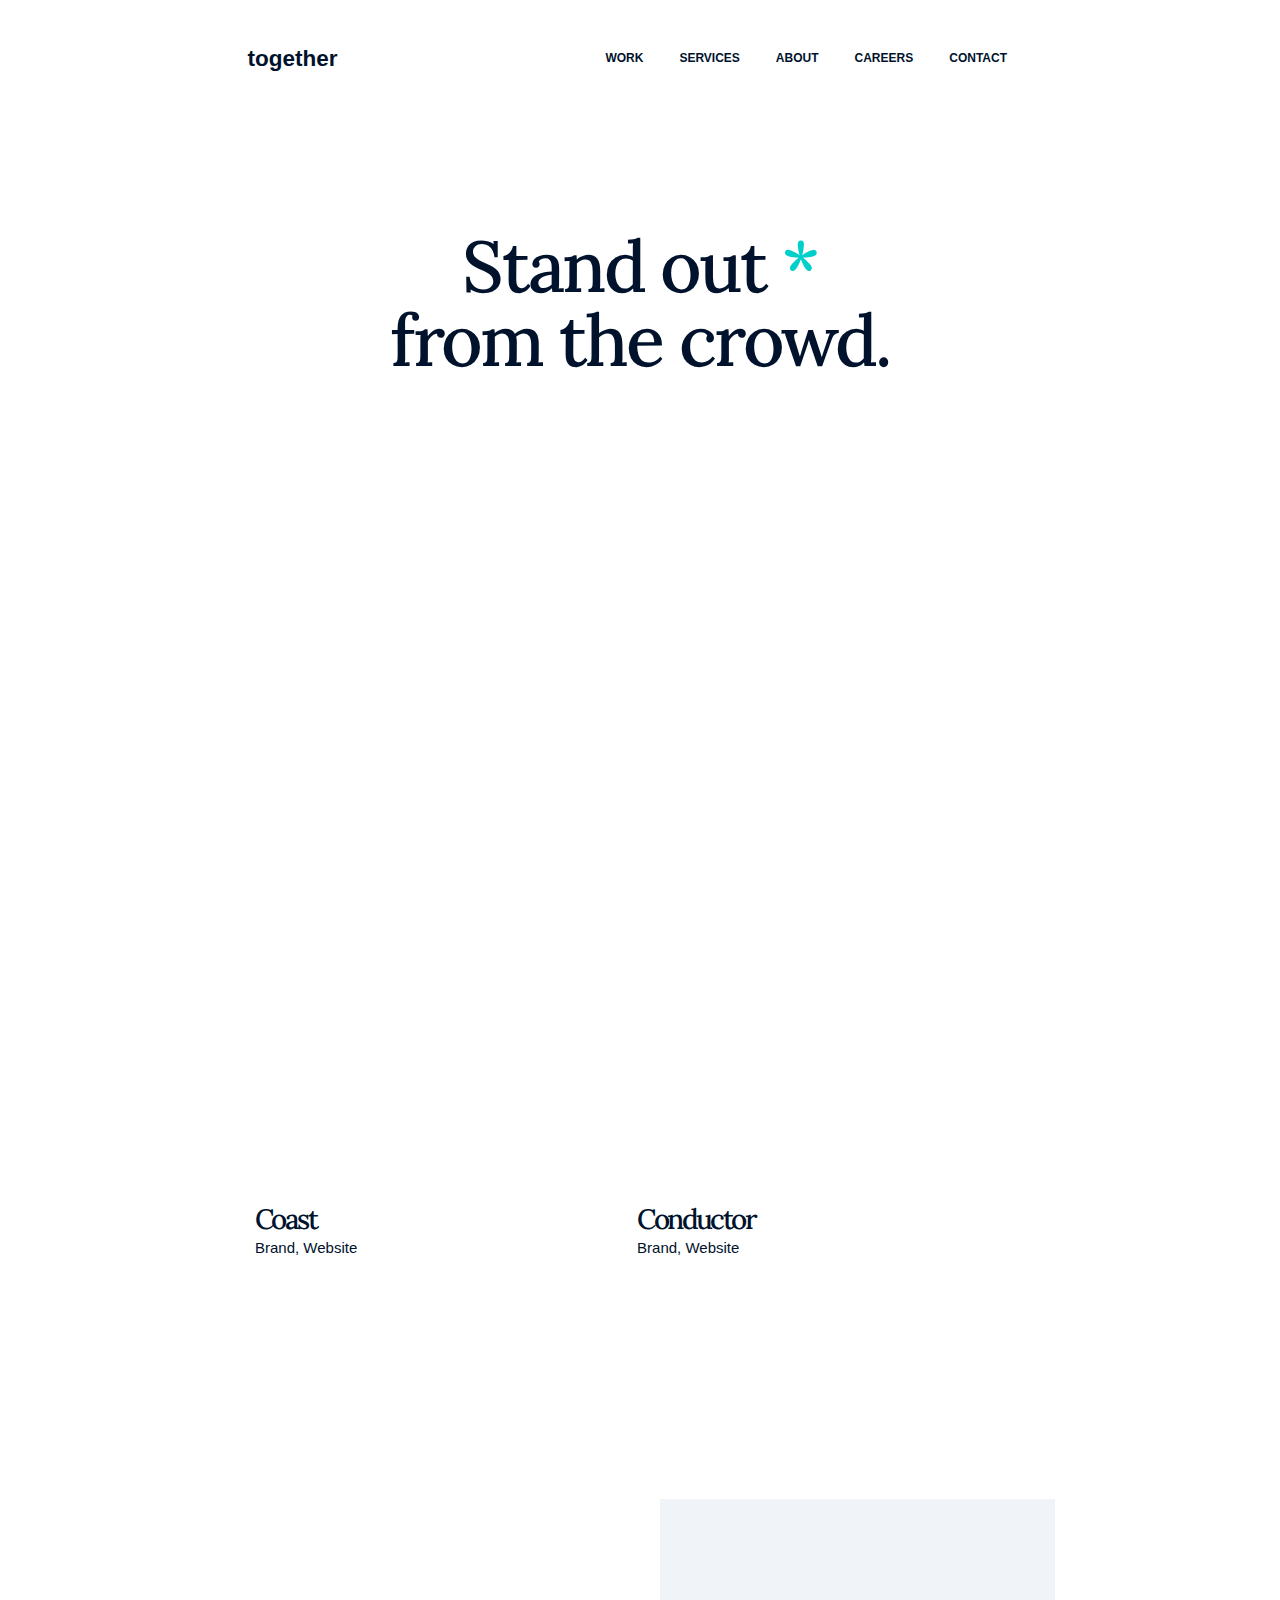
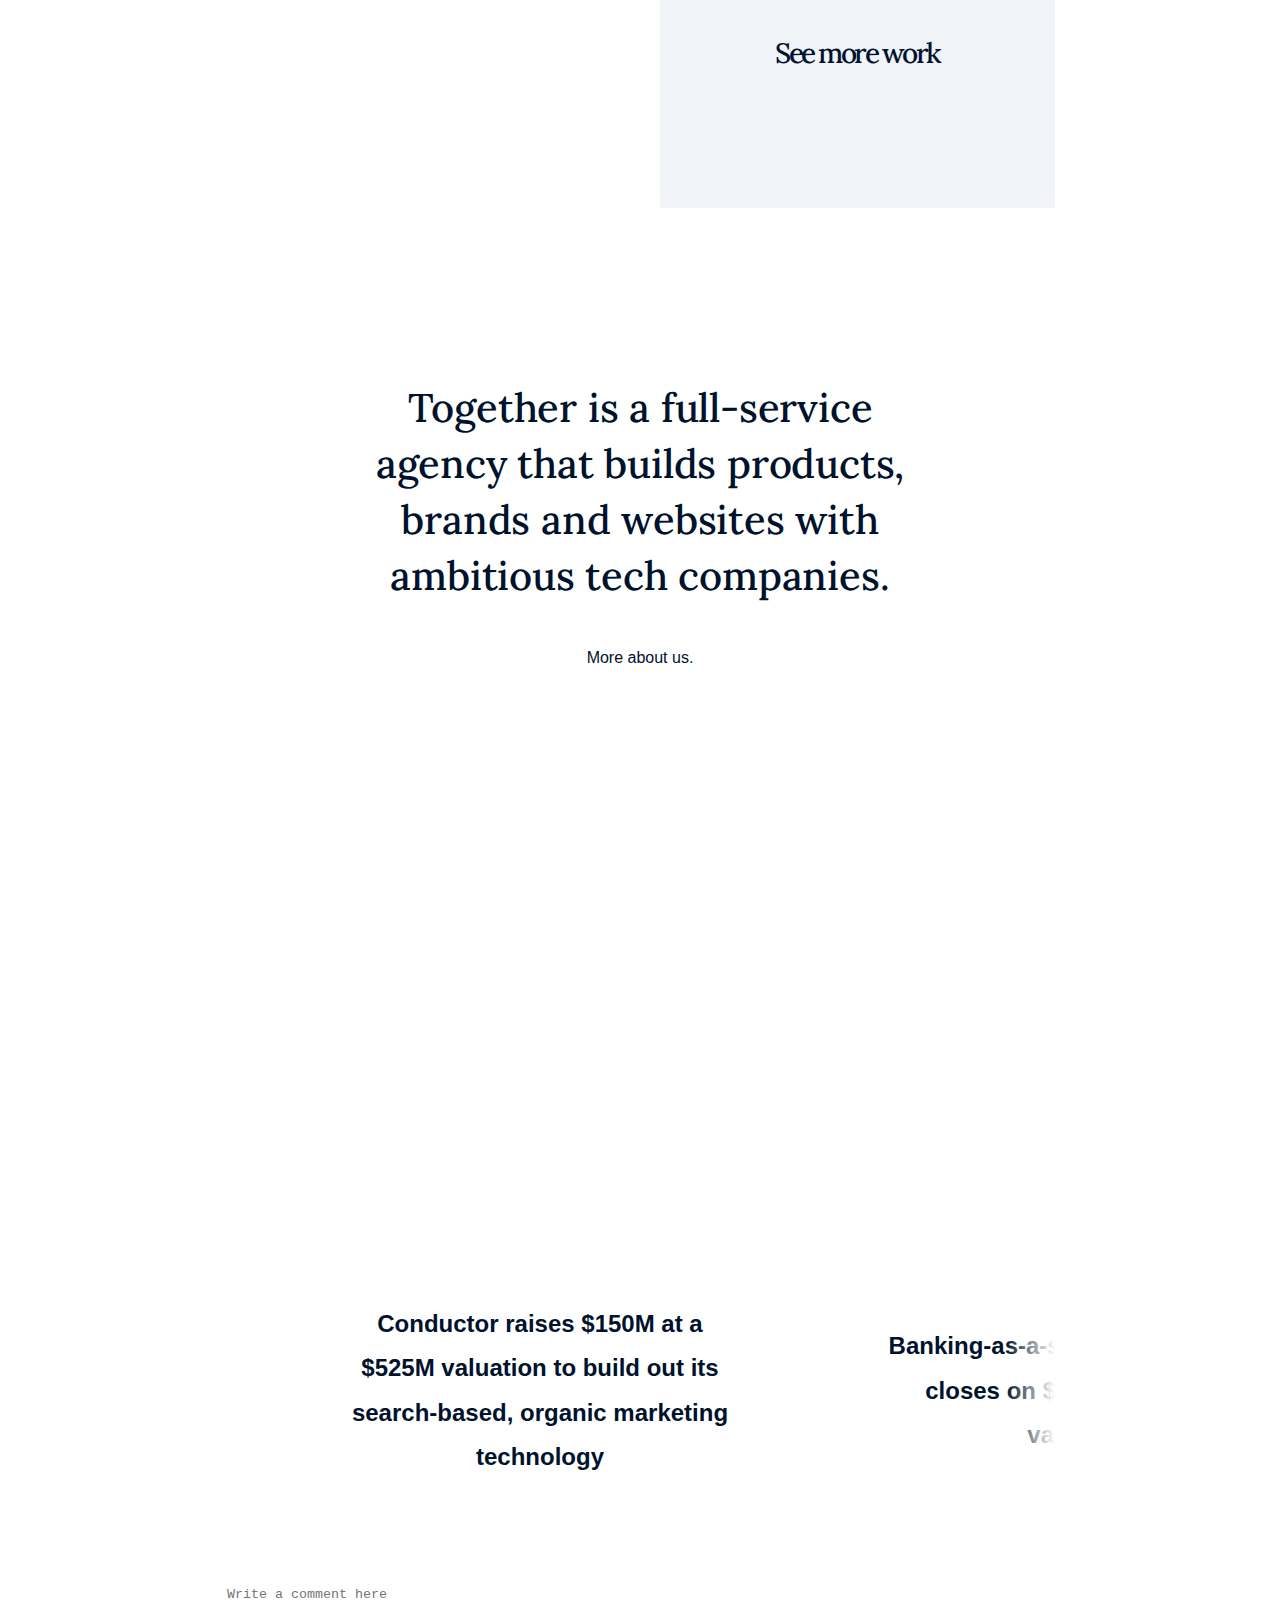
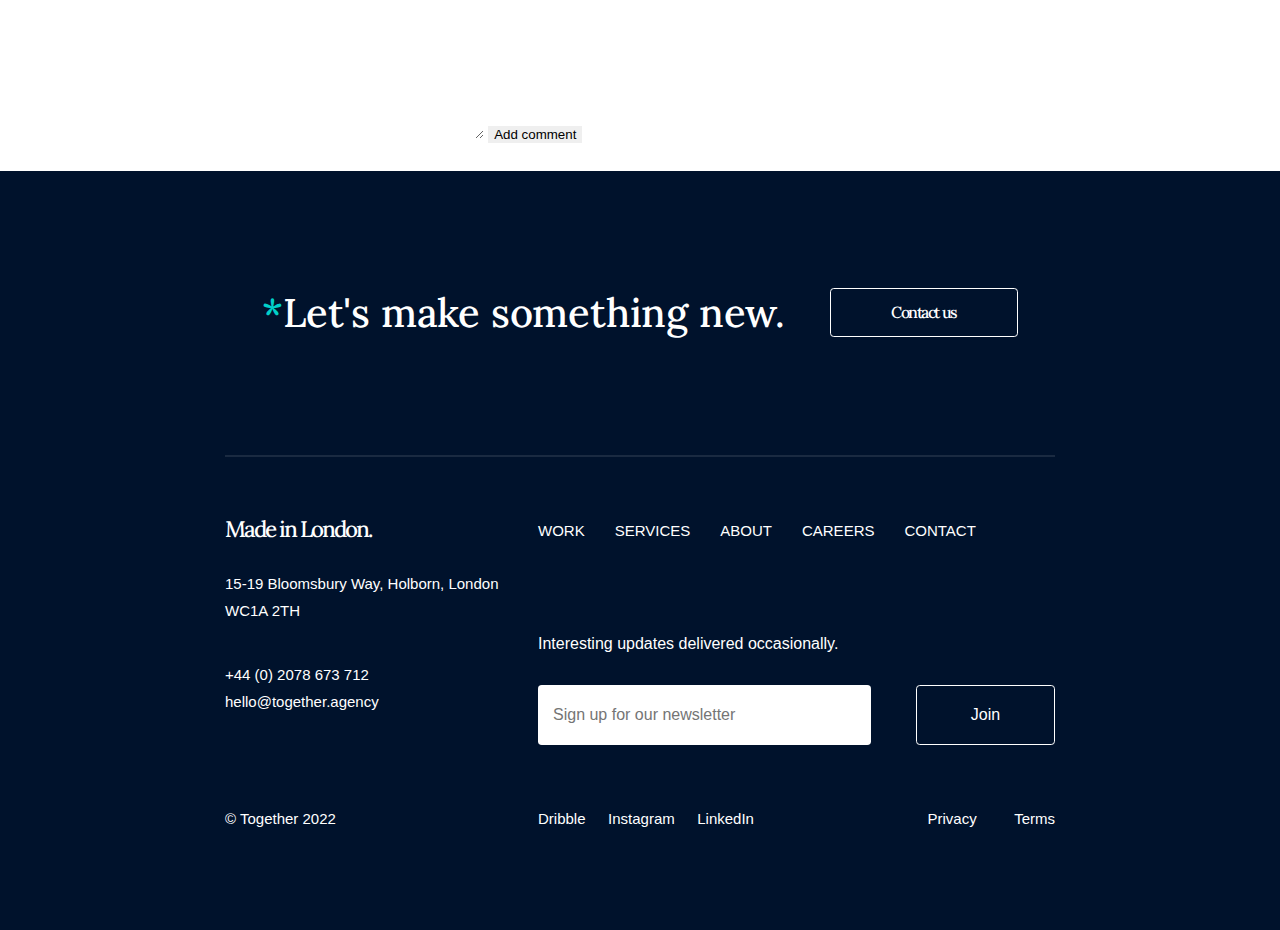
==== commit 360879e1: "Updated defining details of the 5 detail page copies, added href for the browse component, added com" ====
--- a/index.html
+++ b/index.html
@@ -1,360 +1,457 @@
 <!--The reference site is together.agency-->
 <!DOCTYPE html>
+
 <head>
     <meta charset="utf-8">
     <meta name="viewport" content="width=device-width, initial-scale=1, shrink-to-fit=no">
     <link type="text/css" rel="stylesheet" href="styles.css">
     <title>Together - A full-service agency.</title>
 
-    
+
 </head>
 
 <body class="page-home">
     <main class="page-main">
-    
-    <div class="container">
-        <header>
-            <h1 class="header-logo"><a href="index.html">together</a></h1>
-            <nav class="menu-nav">
-                <ul>
-                    <li><a href="work.html">Work</a></li>
-                    <li><a href="services.html">Services</a></li>
-                    <li><a href="about.html">About</a></li>
-                    <li><a href="careers.html">Careers</a></li>
-                    <li><a href="contact.html">Contact</a></li>
+
+        <div class="container">
+            <header>
+                <h1 class="header-logo"><a href="index.html">together</a></h1>
+                <nav class="menu-nav">
+                    <ul>
+                        <li><a href="work.html">Work</a></li>
+                        <li><a href="services.html">Services</a></li>
+                        <li><a href="about.html">About</a></li>
+                        <li><a href="careers.html">Careers</a></li>
+                        <li><a href="contact.html">Contact</a></li>
+                    </ul>
+                </nav>
+            </header>
+        </div>
+
+        <div class="container">
+            <div class="home-statements">
+                <div class="c-hero">
+                    <h1 class="font-serif"><span class="home-slogan-statement">
+                            Stand out <span class="accent-text">*</span> <br> from the crowd.
+                        </span></h1>
+                </div>
+            </div>
+        </div>
+
+        <div class="container">
+            <section class="home-works">
+                <div class="home-project-gallery text-white">
+                    <div class="tile">
+                        <div class="tile-content">
+                            <h2 class="font-serif tile-title">Mosaic</h2>
+                            <span>Brand, Website</span>
+                        </div>
+                    </div>
+
+                    <div class="tile">
+                        <div class="tile-content">
+                            <h2 class="font-serif tile-title">Unit</h2>
+                            <span>Brand, Website</span>
+                        </div>
+                    </div>
+
+                    <div class="tile">
+                        <div class="tile-vid">
+                            <video muted loop autoplay class="unit">
+                                <source
+                                    src="https://together-cms.s3.eu-west-2.amazonaws.com/wp-content/uploads/2021/01/skupos-home.mp4"
+                                    type="video/mp4">
+                            </video>
+                            <div class="tile-content">
+                                <h2 class="font-serif tile-title">Skupos</h2>
+                                <span>Brand, Website</span>
+                            </div>
+                        </div>
+                    </div>
+
+                    <div class="tile">
+                        <div class="tile-content">
+                            <h2 class="font-serif tile-title">Coast</h2>
+                            <span>Brand, Website</span>
+                        </div>
+                    </div>
+
+                    <div class="tile">
+                        <div class="tile-vid">
+                            <video muted loop autoplay class="">
+                                <source
+                                    src="https://together-cms.s3.eu-west-2.amazonaws.com/wp-content/uploads/2020/03/conductor-thumb.mp4"
+                                    type="video/mp4">
+                            </video>
+
+                            <div class="tile-content">
+                                <h2 class="font-serif tile-title">Conductor</h2>
+                                <span>Brand, Website</span>
+                            </div>
+                        </div>
+                    </div>
+
+                    <div class="tile">
+                        <div class="tile-vid">
+                            <video muted loop autoplay class="">
+                                <source
+                                    src="https://cms.together.agency/wp-content/uploads/2020/03/Seedlegals-Thumbnail-Masthead.mp4"
+                                    type="video/mp4">
+                            </video>
+
+                            <div class="tile-content">
+                                <h2 class="font-serif tile-title">SeedLegals</h2>
+                                <span>Brand, Website</span>
+                            </div>
+                        </div>
+                    </div>
+
+                    <div class="tile">
+                        <div class="tile-cta-links">
+                            <div class="tile-content">
+                                <h2 class="font-serif tile-title">See more work</h2>
+                            </div>
+                        </div>
+                    </div>
+                </div>
+            </section>
+        </div>
+
+        <div class="container">
+            <section class="home-about ptb-5rem mlr-10rem">
+                <div class="home-statements font-serif">
+                    <div class="text-40px mb-2rem">
+                        Together is a full-service agency that builds products, brands and websites with ambitious tech
+                        companies.
+                    </div>
+                    <br>
+                    <a class="text-base">More about us.</a>
+                </div>
+            </section>
+        </div>
+
+        <div class="container">
+            <section class="home-clients ptb-5rem">
+                <div class="home-clients-logos">
+                    <div class="client-logo">
+                        <div class="flex centered-item"><img
+                                src="https://d33wubrfki0l68.cloudfront.net/7df870de963f2d6d33b86d7b09c13bba2d92887a/2c2b9/static/7ad4bc881e9d13aef5fac26fd83c6892/conductor.svg"
+                                alt=""></div>
+                    </div>
+                    <div class="client-logo">
+                        <div class="flex centered-item"><img
+                                src="https://d33wubrfki0l68.cloudfront.net/ba3b610869a2cc280feffeffde96cf2418633550/8e32a/static/98a779726d90579f84360c4293b2cc59/amazon.svg"
+                                alt=""></div>
+                    </div>
+                    <div class="client-logo">
+                        <div class="flex centered-item"><img
+                                src="https://d33wubrfki0l68.cloudfront.net/a001feaa42c21cbdc8339fb815580056617634c9/04b66/static/ca8e52fb9c61e181eb17dbc65b0d8e30/mosaic.svg"
+                                alt=""></div>
+                    </div>
+                    <div class="client-logo">
+                        <div class="flex centered-item"><img
+                                src="https://d33wubrfki0l68.cloudfront.net/6936665831183a83122faa6e4b55f9f02f284164/2d498/static/6f9dc0928c66e99d266eef5116f8c9b2/we.svg"
+                                alt=""></div>
+                    </div>
+                    <div class="client-logo">
+                        <div class="flex centered-item"><img
+                                src="https://d33wubrfki0l68.cloudfront.net/c86ca083753b03a669149662c3c745649cd0f093/03cf8/static/ccd0de6f266c2aa10e63bb1ef27eeeef/seedlegals.svg"
+                                alt=""></div>
+                    </div>
+                    <div class="client-logo">
+                        <div class="flex centered-item"><img
+                                src="https://d33wubrfki0l68.cloudfront.net/158c481f301892d93a897d910b6f11d22e5319e5/d61db/static/543101f8b76d15304cbeac8744508fa3/atb-ventures.svg"
+                                alt=""></div>
+                    </div>
+                    <div class="client-logo">
+                        <div class="flex centered-item"><img
+                                src="https://d33wubrfki0l68.cloudfront.net/47533bb6a0b43026f6271064b1d44ce96360ece2/82b8f/static/8fc80b88a8042c70ff0689e55e253cc8/unit.svg"
+                                alt=""></div>
+                    </div>
+                    <div class="client-logo">
+                        <div class="flex centered-item"><img
+                                src="https://d33wubrfki0l68.cloudfront.net/b4eaae16aee1a3723ea55c39f0d285fdbed56951/bc0c6/static/e52b789f62414d8dd9866ce8dd7a532e/bigtincan.svg"
+                                alt=""></div>
+                    </div>
+                    <div class="client-logo">
+                        <div class="flex centered-item"><img
+                                src="https://d33wubrfki0l68.cloudfront.net/a72245d7d2d75ac480a87d30c75a5200f7eaf1ae/7c824/static/9c915d08a07b7932d9c98e8d8a3f1aa8/stytch.svg"
+                                alt=""></div>
+                    </div>
+                    <div class="client-logo">
+                        <div class="flex centered-item"><img
+                                src="https://d33wubrfki0l68.cloudfront.net/5c7a2b712c4cf86320b7acc6039bc466ef94ea61/ca516/static/3e3d1b51bf49193683a8f7cc083d3e8a/zencargo.svg"
+                                alt=""></div>
+                    </div>
+                    <div class="client-logo">
+                        <div class="flex centered-item"><img
+                                src="https://d33wubrfki0l68.cloudfront.net/55e17bbfc8fa5df88b72be4c3ffe4f63f1b70787/8834d/static/b67e7a9dd9bce6cb5899352a9a740837/vitally.svg"
+                                alt=""></div>
+                    </div>
+                    <div class="client-logo">
+                        <div class="flex centered-item"><img
+                                src="https://d33wubrfki0l68.cloudfront.net/62c3c4b2522d0de46a9cb9619a6158c95ddc3697/fe73c/static/e1d66f56ce11fa5958606deeca7f8fdc/hp.svg"
+                                alt=""></div>
+                    </div>
+                    <div class="client-logo">
+                        <div class="flex centered-item"><img
+                                src="https://d33wubrfki0l68.cloudfront.net/6e7e4b81710ed67ff41d54b99bc0c89baf068c59/908ad/static/cec2d11ded544528d34f7045cd6ff277/globalpayments.svg"
+                                alt=""></div>
+                    </div>
+                    <div class="client-logo">
+                        <div class="flex centered-item"><img
+                                src="https://d33wubrfki0l68.cloudfront.net/35dc25f78f6b3d947bd93acd0aee15a239b06b73/cf436/static/ab38116cbbf3ccec9de038cc01a806f1/boom.svg"
+                                alt=""></div>
+                    </div>
+                    <div class="client-logo">
+                        <div class="flex centered-item"><img
+                                src="https://d33wubrfki0l68.cloudfront.net/914f22c30f1ab80e9f526e2e7115b62761418f4e/d87ec/static/82f4631a35123b70ea170e658f1d821d/future.svg"
+                                alt=""></div>
+                    </div>
+                    <div class="client-logo">
+                        <div class="flex centered-item"><img
+                                src="https://d33wubrfki0l68.cloudfront.net/5ebde030b8caab01ba4daadd19106f6b83c53251/5bdf0/static/d82c835cf01ca3d5d4d3f41a92a16194/coast.svg"
+                                alt=""></div>
+                    </div>
+                    <div class="client-logo">
+                        <div class="flex centered-item"><img
+                                src="https://d33wubrfki0l68.cloudfront.net/fdb647785abff042b0cd364698cbd5bd312e7cdf/4f822/static/e60116e4a244f295d39317c0034c9b5b/skupos.svg"
+                                alt=""></div>
+                    </div>
+                    <div class="client-logo">
+                        <div class="flex centered-item"><img
+                                src="https://d33wubrfki0l68.cloudfront.net/6ba66ac5aa19bfcc7ee3ea7f1a73c0beb70f6b52/0bb2e/static/7fffb5b0443aeec4e8f2ef415a75224f/linkpool.svg"
+                                alt=""></div>
+                    </div>
+                    <div class="client-logo">
+                        <div class="flex centered-item"><img
+                                src="https://d33wubrfki0l68.cloudfront.net/9c9d74767f515f4417fc31b509f0dfd0254af3f2/6d60f/static/68a367d35928f849be479b03df8e1a0d/upscript.svg"
+                                alt=""></div>
+                    </div>
+                    <div class="client-logo">
+                        <div class="flex centered-item"><img
+                                src="https://d33wubrfki0l68.cloudfront.net/b6d045e74056811ffa33126c22c66bf41f6ad32a/a36e5/static/4b1e9415daaf023caa953903e8263cd0/stint.svg"
+                                alt=""></div>
+                    </div>
+                </div>
+            </section>
+        </div>
+
+        <div class="container">
+            <section class="marquee ptb-5rem mtb-5rem relative">
+                <ul class="marquee-content">
+                    <li class="centered-item">
+                        <div class="marquee-item flex">
+                            <div class="marquee-logo centered-item">
+                                <img src="https://together-cms.s3.eu-west-2.amazonaws.com/wp-content/uploads/2022/03/example-news-logo-b.svg"
+                                    alt="">
+                            </div>
+                            <div class="marquee-text">
+                                <h4>Conductor raises $150M at a $525M valuation to build out its search-based, organic
+                                    marketing technology</h4>
+                            </div>
+                        </div>
+                    </li>
+
+                    <li class="centered-item">
+                        <div class="marquee-item flex centered-item">
+                            <div class="marquee-logo centered-item">
+                                <img src="https://together-cms.s3.eu-west-2.amazonaws.com/wp-content/uploads/2022/03/example-news-logo-b.svg"
+                                    alt="">
+                            </div>
+                            <div class="marquee-text">
+                                <h4>Banking-as-a-service startup Unit closes on $100M at a $1.2B valuation</h4>
+                            </div>
+                        </div>
+                    </li>
+
+                    <li class="centered-item">
+                        <div class="marquee-item flex centered-item">
+                            <div class="marquee-logo centered-item">
+                                <img src="https://together-cms.s3.eu-west-2.amazonaws.com/wp-content/uploads/2022/03/example-news-logo-a.svg"
+                                    alt="">
+                            </div>
+                            <div class="marquee-text">
+                                <h4>Andreessen Horowitz funds Vitally's $9M round for customer experience software</h4>
+                            </div>
+                        </div>
+                    </li>
+
+                    <li class="centered-item">
+                        <div class="marquee-item flex centered-item">
+                            <div class="marquee-logo centered-item">
+                                <img src="https://together-cms.s3.eu-west-2.amazonaws.com/wp-content/uploads/2022/03/example-news-logo-b.svg"
+                                    alt="">
+                            </div>
+                            <div class="marquee-text">
+                                <h4>Fintech Industry Veterans Launch Highline with $4.5 Million in Seed Funding to
+                                    Improve Access to Credit for 40 Million Americans</h4>
+                            </div>
+                        </div>
+                    </li>
+
+                    <li class="centered-item">
+                        <div class="marquee-item flex centered-item">
+                            <div class="marquee-logo centered-item">
+                                <img src="https://together-cms.s3.eu-west-2.amazonaws.com/wp-content/uploads/2022/03/vb.svg"
+                                    alt="">
+                            </div>
+                            <div class="marquee-text">
+                                <h4>Hivebrite raises $20 million for community engagement and management tools</h4>
+                            </div>
+                        </div>
+                    </li>
+
+                    <li class="centered-item">
+                        <div class="marquee-item flex centered-item">
+                            <div class="marquee-logo centered-item">
+                                <img src="https://together-cms.s3.eu-west-2.amazonaws.com/wp-content/uploads/2022/03/eu-startups.png"
+                                    alt="">
+                            </div>
+                            <div class="marquee-text">
+                                <h4>London-based insurtech startup Humn secures €11.9 million to expand with its
+                                    data-driven fleet insurance across Europe</h4>
+                            </div>
+                        </div>
+                    </li>
+
+                    <li class="centered-item">
+                        <div class="marquee-item flex centered-item">
+                            <div class="marquee-logo">
+                                <img src="https://together-cms.s3.eu-west-2.amazonaws.com/wp-content/uploads/2022/03/eu-startups.png"
+                                    alt="">
+                            </div>
+                            <div class="marquee-text">
+                                <h4>Percent raises $5M, aiming to become the 'Stripe for donations' to good causes</h4>
+                            </div>
+                        </div>
+                    </li>
+
+                    <li class="centered-item">
+                        <div class="marquee-item flex centered-item">
+                            <div class="marquee-logo centered-item">
+                                <img src="https://together-cms.s3.eu-west-2.amazonaws.com/wp-content/uploads/2022/03/example-news-logo-b.svg"
+                                    alt="">
+                            </div>
+                            <div class="marquee-text">
+                                <h4>SeedLegals closes $4M Series A, led by Index Ventures, to automate startup
+                                    fundraisings</h4>
+                            </div>
+                        </div>
+                    </li>
+
+                    <li>
+                        <div class="marquee-item flex centered-item">
+                            <div class="marquee-logo centered-item">
+                                <img src="https://together-cms.s3.eu-west-2.amazonaws.com/wp-content/uploads/2022/03/example-news-logo-a.svg"
+                                    alt="">
+                            </div>
+                            <div class="marquee-text">
+                                <h4>Skupos Raises $26M to Power the Future of Convenience Retail for Stores,
+                                    Distributors and Brands</h4>
+                            </div>
+                        </div>
+                    </li>
+
+                    <li>
+                        <div class="marquee-item flex centered-item">
+                            <div class="marquee-logo centered-item">
+                                <img src="https://together-cms.s3.eu-west-2.amazonaws.com/wp-content/uploads/2022/03/example-news-logo-b.svg"
+                                    alt="">
+                            </div>
+                            <div class="marquee-text">
+                                <h4>Stytch, an API-first passwordless startup, raises $90M Series B at $1B valuation
+                                </h4>
+                            </div>
+                        </div>
+                    </li>
+
                 </ul>
-            </nav>
-        </header>
-    </div>
-    
-    <div class="container">
-        <div class="home-statements">
-            <div class="c-hero">
-            <h1 class="font-serif"><span class="home-slogan-statement">
-                Stand out <span class="accent-text">*</span> <br> from the crowd.
-            </span></h1>
+            </section>
+        </div>
+
+        <section class="comments">
+            <div class="container">
+                <div class="">
+                    <textarea type="text" placeholder="Write a comment here" name="" id="" cols="30" rows="10"></textarea>  
+                    <button type="submit">
+                        Add comment
+                    </button>
+                </div>
             </div>
-        </div>
-    </div>
-
-    <div class="container">
-        <section class="home-works">
-        <div class="home-project-gallery">
-            <div class="tile">
-                <div class="tile-content">
-                    <h2 class="font-serif tile-title">Mosaic</h2>
-                    <span>Brand, Website</span>
-                </div>
+        </section>
+
+        <section id="footer-cta" class="text-white ptb-5rem bg-midnight">
+            <div class="flex centered-item flex-row justify-space-between plr-15rem">
+                <h3 class="flex centered-item font-serif text-40px text-left mr-3rem lh-135"><span class="accent-text">
+                        * </span> Let's make something new.</h3>
+                <a class="font-serif button centered-item button-midnight button-large text-center">Contact us</a>
             </div>
-
-            <div class="tile">
-                <div class="tile-content">
-                    <h2 class="font-serif tile-title">Unit</h2>
-                    <span>Brand, Website</span>
-                </div>
-            </div>
-
-            <div class="tile">
-                <div class="tile-content">
-                    <h2 class="font-serif tile-title">Skupos</h2>
-                    <span>Brand, Website</span>
-                </div>
-            </div>
-
-            <div class="tile">
-                <div class="tile-content">
-                    <h2 class="font-serif tile-title">Coast</h2>
-                    <span>Brand, Website</span>
-                </div>
-            </div>
-
-            <div class="tile">
-                <div class="tile-content">
-                    <h2 class="font-serif tile-title">Conductor</h2>
-                    <span>Brand, Website</span>
-                </div>
-            </div>
-
-            <div class="tile">
-                <div class="tile-content">
-                    <h2 class="font-serif tile-title">SeedLegals</h2>
-                    <span>Brand, Website</span>
-                </div>
-            </div>
-
-            <div class="tile tile-cta-links tile-content">
-                    <h2 class="font-serif tile-title">See more work</h2>
-            </div>
-        </div>
         </section>
-    </div>
-
-    <div class="container">
-    <section class="home-about ptb-5rem mlr-10rem">
-        <div class="home-statements font-serif">
-            <div class="text-40px mb-2rem">
-                Together is a full-service agency that builds products, brands and websites with ambitious tech companies.
-            </div>
-            <br>
-            <a class="text-base">More about us.</a>
-        </div>
-    </section>
-    </div>
-
-    <div class="container">
-    <section class="home-clients ptb-5rem">
-        <div class="home-clients-logos">
-            <div class="client-logo">
-                <div class="flex centered-item"><img src="https://d33wubrfki0l68.cloudfront.net/7df870de963f2d6d33b86d7b09c13bba2d92887a/2c2b9/static/7ad4bc881e9d13aef5fac26fd83c6892/conductor.svg" alt=""></div>
-            </div>
-            <div class="client-logo">
-                <div class="flex centered-item"><img src="https://d33wubrfki0l68.cloudfront.net/ba3b610869a2cc280feffeffde96cf2418633550/8e32a/static/98a779726d90579f84360c4293b2cc59/amazon.svg" alt=""></div>
-            </div>
-            <div class="client-logo">
-                <div class="flex centered-item"><img src="https://d33wubrfki0l68.cloudfront.net/a001feaa42c21cbdc8339fb815580056617634c9/04b66/static/ca8e52fb9c61e181eb17dbc65b0d8e30/mosaic.svg" alt=""></div>
-            </div>
-            <div class="client-logo">
-                <div class="flex centered-item"><img src="https://d33wubrfki0l68.cloudfront.net/6936665831183a83122faa6e4b55f9f02f284164/2d498/static/6f9dc0928c66e99d266eef5116f8c9b2/we.svg" alt=""></div>
-            </div>
-            <div class="client-logo">
-                <div class="flex centered-item"><img src="https://d33wubrfki0l68.cloudfront.net/c86ca083753b03a669149662c3c745649cd0f093/03cf8/static/ccd0de6f266c2aa10e63bb1ef27eeeef/seedlegals.svg" alt=""></div>
-            </div>
-            <div class="client-logo">
-                <div class="flex centered-item"><img src="https://d33wubrfki0l68.cloudfront.net/158c481f301892d93a897d910b6f11d22e5319e5/d61db/static/543101f8b76d15304cbeac8744508fa3/atb-ventures.svg" alt=""></div>
-            </div>
-            <div class="client-logo">
-                <div class="flex centered-item"><img src="https://d33wubrfki0l68.cloudfront.net/47533bb6a0b43026f6271064b1d44ce96360ece2/82b8f/static/8fc80b88a8042c70ff0689e55e253cc8/unit.svg" alt=""></div>
-            </div>
-            <div class="client-logo">
-                <div class="flex centered-item"><img src="https://d33wubrfki0l68.cloudfront.net/b4eaae16aee1a3723ea55c39f0d285fdbed56951/bc0c6/static/e52b789f62414d8dd9866ce8dd7a532e/bigtincan.svg" alt=""></div>
-            </div>
-            <div class="client-logo">
-                <div class="flex centered-item"><img src="https://d33wubrfki0l68.cloudfront.net/a72245d7d2d75ac480a87d30c75a5200f7eaf1ae/7c824/static/9c915d08a07b7932d9c98e8d8a3f1aa8/stytch.svg" alt=""></div>
-            </div>
-            <div class="client-logo">
-                <div class="flex centered-item"><img src="https://d33wubrfki0l68.cloudfront.net/5c7a2b712c4cf86320b7acc6039bc466ef94ea61/ca516/static/3e3d1b51bf49193683a8f7cc083d3e8a/zencargo.svg" alt=""></div>
-            </div>
-            <div class="client-logo">
-                <div class="flex centered-item"><img src="https://d33wubrfki0l68.cloudfront.net/55e17bbfc8fa5df88b72be4c3ffe4f63f1b70787/8834d/static/b67e7a9dd9bce6cb5899352a9a740837/vitally.svg" alt=""></div>
-            </div>
-            <div class="client-logo">
-                <div class="flex centered-item"><img src="https://d33wubrfki0l68.cloudfront.net/62c3c4b2522d0de46a9cb9619a6158c95ddc3697/fe73c/static/e1d66f56ce11fa5958606deeca7f8fdc/hp.svg" alt=""></div>
-            </div>
-            <div class="client-logo">
-                <div class="flex centered-item"><img src="https://d33wubrfki0l68.cloudfront.net/6e7e4b81710ed67ff41d54b99bc0c89baf068c59/908ad/static/cec2d11ded544528d34f7045cd6ff277/globalpayments.svg" alt=""></div>
-            </div>
-            <div class="client-logo">
-                <div class="flex centered-item"><img src="https://d33wubrfki0l68.cloudfront.net/35dc25f78f6b3d947bd93acd0aee15a239b06b73/cf436/static/ab38116cbbf3ccec9de038cc01a806f1/boom.svg" alt=""></div>
-            </div>
-            <div class="client-logo">
-                <div class="flex centered-item"><img src="https://d33wubrfki0l68.cloudfront.net/914f22c30f1ab80e9f526e2e7115b62761418f4e/d87ec/static/82f4631a35123b70ea170e658f1d821d/future.svg" alt=""></div>
-            </div>
-            <div class="client-logo">
-                <div class="flex centered-item"><img src="https://d33wubrfki0l68.cloudfront.net/5ebde030b8caab01ba4daadd19106f6b83c53251/5bdf0/static/d82c835cf01ca3d5d4d3f41a92a16194/coast.svg" alt=""></div>
-            </div>
-            <div class="client-logo">
-                <div class="flex centered-item"><img src="https://d33wubrfki0l68.cloudfront.net/fdb647785abff042b0cd364698cbd5bd312e7cdf/4f822/static/e60116e4a244f295d39317c0034c9b5b/skupos.svg" alt=""></div>
-            </div>
-            <div class="client-logo">
-                <div class="flex centered-item"><img src="https://d33wubrfki0l68.cloudfront.net/6ba66ac5aa19bfcc7ee3ea7f1a73c0beb70f6b52/0bb2e/static/7fffb5b0443aeec4e8f2ef415a75224f/linkpool.svg" alt=""></div>
-            </div>
-            <div class="client-logo">
-                <div class="flex centered-item"><img src="https://d33wubrfki0l68.cloudfront.net/9c9d74767f515f4417fc31b509f0dfd0254af3f2/6d60f/static/68a367d35928f849be479b03df8e1a0d/upscript.svg" alt=""></div>
-            </div>
-            <div class="client-logo">
-                <div class="flex centered-item"><img src="https://d33wubrfki0l68.cloudfront.net/b6d045e74056811ffa33126c22c66bf41f6ad32a/a36e5/static/4b1e9415daaf023caa953903e8263cd0/stint.svg" alt=""></div>
-            </div>
-        </div>
-    </section>
-    </div>
-
-    <div class="container">
-        <section class="marquee ptb-5rem mtb-5rem relative">
-            <ul class="marquee-content">
-                <li class="centered-item">
-                    <div class="marquee-item flex">
-                        <div class="marquee-logo centered-item">
-                            <img src="https://together-cms.s3.eu-west-2.amazonaws.com/wp-content/uploads/2022/03/example-news-logo-b.svg" alt="">
-                        </div>
-                        <div class="marquee-text">
-                            <h4>Conductor raises $150M at a $525M valuation to build out its search-based, organic marketing technology</h4>
-                        </div>
-                    </div>
-                </li>
-
-                <li class="centered-item">
-                    <div class="marquee-item flex centered-item">
-                        <div class="marquee-logo centered-item">
-                            <img src="https://together-cms.s3.eu-west-2.amazonaws.com/wp-content/uploads/2022/03/example-news-logo-b.svg" alt="">
-                        </div>
-                        <div class="marquee-text">
-                            <h4>Banking-as-a-service startup Unit closes on $100M at a $1.2B valuation</h4>
-                        </div>
-                    </div>
-                </li>
-
-                <li class="centered-item">
-                    <div class="marquee-item flex centered-item">
-                        <div class="marquee-logo centered-item">
-                            <img src="https://together-cms.s3.eu-west-2.amazonaws.com/wp-content/uploads/2022/03/example-news-logo-a.svg" alt="">
-                        </div>
-                        <div class="marquee-text">
-                            <h4>Andreessen Horowitz funds Vitally's $9M round for customer experience software</h4>
-                        </div>
-                    </div>
-                </li>
-
-                <li class="centered-item">
-                    <div class="marquee-item flex centered-item">
-                        <div class="marquee-logo centered-item">
-                            <img src="https://together-cms.s3.eu-west-2.amazonaws.com/wp-content/uploads/2022/03/example-news-logo-b.svg" alt="">
-                        </div>
-                        <div class="marquee-text">
-                            <h4>Fintech Industry Veterans Launch Highline with $4.5 Million in Seed Funding to Improve Access to Credit for 40 Million Americans</h4>
-                        </div>
-                    </div>
-                </li>
-
-                <li class="centered-item">
-                    <div class="marquee-item flex centered-item">
-                        <div class="marquee-logo centered-item">
-                            <img src="https://together-cms.s3.eu-west-2.amazonaws.com/wp-content/uploads/2022/03/vb.svg" alt="">
-                        </div>
-                        <div class="marquee-text">
-                            <h4>Hivebrite raises $20 million for community engagement and management tools</h4>
-                        </div>
-                    </div>
-                </li>
-
-                <li class="centered-item">
-                    <div class="marquee-item flex centered-item">
-                        <div class="marquee-logo centered-item">
-                            <img src="https://together-cms.s3.eu-west-2.amazonaws.com/wp-content/uploads/2022/03/eu-startups.png" alt="">
-                        </div>
-                        <div class="marquee-text">
-                            <h4>London-based insurtech startup Humn secures €11.9 million to expand with its data-driven fleet insurance across Europe</h4>
-                        </div>
-                    </div>
-                </li>
-
-                <li class="centered-item">
-                    <div class="marquee-item flex centered-item">
-                        <div class="marquee-logo">
-                            <img src="https://together-cms.s3.eu-west-2.amazonaws.com/wp-content/uploads/2022/03/eu-startups.png" alt="">
-                        </div>
-                        <div class="marquee-text">
-                            <h4>Percent raises $5M, aiming to become the 'Stripe for donations' to good causes</h4>
-                        </div>
-                    </div>
-                </li>
-
-                <li class="centered-item">
-                    <div class="marquee-item flex centered-item">
-                        <div class="marquee-logo centered-item">
-                            <img src="https://together-cms.s3.eu-west-2.amazonaws.com/wp-content/uploads/2022/03/example-news-logo-b.svg" alt="">
-                        </div>
-                        <div class="marquee-text">
-                            <h4>SeedLegals closes $4M Series A, led by Index Ventures, to automate startup fundraisings</h4>
-                        </div>
-                    </div>
-                </li>
-
-                <li>
-                    <div class="marquee-item flex centered-item">
-                        <div class="marquee-logo centered-item">
-                            <img src="https://together-cms.s3.eu-west-2.amazonaws.com/wp-content/uploads/2022/03/example-news-logo-a.svg" alt="">
-                        </div>
-                        <div class="marquee-text">
-                            <h4>Skupos Raises $26M to Power the Future of Convenience Retail for Stores, Distributors and Brands</h4>
-                        </div>
-                    </div>
-                </li>
-
-                <li>
-                    <div class="marquee-item flex centered-item">
-                        <div class="marquee-logo centered-item">
-                            <img src="https://together-cms.s3.eu-west-2.amazonaws.com/wp-content/uploads/2022/03/example-news-logo-b.svg" alt="">
-                        </div>
-                        <div class="marquee-text">
-                            <h4>Stytch, an API-first passwordless startup, raises $90M Series B at $1B valuation</h4>
-                        </div>
-                    </div>
-                </li>
-
-            </ul>
-        </section>
-    </div>
-    
-    <section class="comments">
-        <div class="container">Comments component goes here.</div>
-    </section>
-
-    <section id="footer-cta" class="text-white ptb-5rem bg-midnight">
-        <div class="flex centered-item flex-row justify-space-between plr-6rem">
-            <h3 class="flex centered-item font-serif text-40px text-left mr-3rem lh-135"><span class="accent-text"> * </span> Let's make something new.</h3>
-            <a class="font-serif button centered-item button-midnight button-large text-center">Contact us</a>
-        </div>
-    </section>
-        
-    <div class="footer-separator bg-midnight plr-6rem">
-        <div class="border border-bottom"></div>
-    </div>
-
-    <div class="bg-midnight text-white pt-4 pb-65 plr-6rem">
-        <footer class="footer-container c-footer">
-            <div class="footer-address">
-                <div class="font-serif text-1hrem mb-2rem">
-                    Made in London.
-                </div>
-                
-                <address class="mb-2hrem not-italic">
-                    <a>15-19 Bloomsbury Way, Holborn, London WC1A 2TH</a>
-                </address> 
-
-                <div class="block">
-                    <a>+44 (0) 2078 673 712</a>
-                </div>
-
-                <div class="block mb-2rem">
-                    <a>hello@together.agency</a>
-                </div>
-            </div>
-
-            <nav class="flex footer-nav to-uppercase">
-                <a class="mr-2rem">Work</a>
-                <a class="mr-2rem">Services</a>
-                <a class="mr-2rem">About</a>
-                <a class="mr-2rem">Careers</a>
-                <a class="mr-2rem">Contact</a>
-            </nav>
-
-            <div class="footer-newsletter">
-                <h5 class="text-base">Interesting updates delivered occasionally.</h5>
-                <form class="footer-newsletter-form justify-space-between">
-                    <input class="rounded flex-auto text-base plr-2rem mr-3rem" type="email" placeholder="Sign up for our newsletter">
-                    <button class="text-white border button-transparent button-midnight text-base text-center flex-auto rounded" type="submit">Join</button>
-                </form>
-            </div>
-
-            <div class="c-footer-social flex">
-                <div class="social flex">                    
-                    <a>Dribble</a>
-                    <a>Instagram</a>
-                    <a>LinkedIn</a>    
-                </div>
-            
-
-                <nav class="flex">
-                    <a>Privacy</a>
-                    <a>Terms</a>
+
+        <div class="footer-separator bg-midnight plr-15rem">
+            <div class="border border-bottom"></div>
+        </div>
+
+        <div class="bg-midnight text-white pt-4 pb-65 plr-15rem">
+            <footer class="footer-container c-footer">
+                <div class="footer-address">
+                    <div class="font-serif text-1hrem mb-2rem">
+                        Made in London.
+                    </div>
+
+                    <address class="mb-2hrem not-italic">
+                        <a>15-19 Bloomsbury Way, Holborn, London WC1A 2TH</a>
+                    </address>
+
+                    <div class="block">
+                        <a>+44 (0) 2078 673 712</a>
+                    </div>
+
+                    <div class="block mb-2rem">
+                        <a>hello@together.agency</a>
+                    </div>
+                </div>
+
+                <nav class="flex footer-nav to-uppercase">
+                    <a class="mr-2rem">Work</a>
+                    <a class="mr-2rem">Services</a>
+                    <a class="mr-2rem">About</a>
+                    <a class="mr-2rem">Careers</a>
+                    <a class="mr-2rem">Contact</a>
                 </nav>
-            </div>
-
-            <div class="footer-legal">
-                © Together 2022
-            </div>
-        </footer>
-    </div>
-</main>
+
+                <div class="footer-newsletter">
+                    <h5 class="text-base">Interesting updates delivered occasionally.</h5>
+                    <form class="footer-newsletter-form justify-space-between">
+                        <input class="rounded flex-auto text-base plr-2rem mr-3rem" type="email"
+                            placeholder="Sign up for our newsletter">
+                        <button
+                            class="text-white border button-transparent button-midnight text-base text-center flex-auto rounded"
+                            type="submit">Join</button>
+                    </form>
+                </div>
+
+                <div class="c-footer-social flex">
+                    <div class="social flex">
+                        <a>Dribble</a>
+                        <a>Instagram</a>
+                        <a>LinkedIn</a>
+                    </div>
+
+
+                    <nav class="flex">
+                        <a>Privacy</a>
+                        <a>Terms</a>
+                    </nav>
+                </div>
+
+                <div class="footer-legal">
+                    © Together 2022
+                </div>
+            </footer>
+        </div>
+    </main>
 </body>
+
 </html>--- a/styles.css
+++ b/styles.css
@@ -13,13 +13,19 @@
     box-sizing: border-box;
     border: 0 solid #e2e8f0;
 }
+
 body{
     margin: 0;
     padding: 0;
 }
 
 .container{
-    margin: 1.5rem 6rem;
+    margin: 1.5rem 15rem;
+}
+
+.plr-15rem{
+    padding-left: 15rem;
+    padding-right: 15rem;    
 }
 
 .header-logo{
@@ -47,12 +53,16 @@
     text-align: center;
 }
 
-.menu-nav ul>li{
+ul>li{
     list-style-type: none;
     display: inline-block;
 }
 
-.menu-nav ul>li>a{
+ul{
+    display: flex;
+}
+
+ul>li>a{
     display: block;
     text-decoration: none;
     padding: 0em 1.5em 0em 1.5em;
@@ -92,6 +102,26 @@
     font-size: 15px;
 }
 
+.text-38px{
+    font-size: 26px;
+    line-height: 1.2;
+    letter-spacing: -0.004em;
+}
+
+.works-list{
+
+}
+
+.text-iron{
+    --text-opacity: 1;
+    color: #d2d6d9;
+    color: rgba(210,214,217,var(--text-opacity));
+}
+.works-list ul>li>a{
+    font-size: 2rem;
+    text-transform: capitalize;
+}
+
 .accent-text{
     --text-opacity: 1;
     color: rgba(1,207,201,var(--text-opacity));
@@ -107,23 +137,24 @@
     grid-gap: 1rem;
     gap: 1rem;
     position: relative;
-}
-
-.tile{
-    border:#00122c 2px solid;
+    height: 100vw;
 }
 
 .tile-title{
     margin-block-end: 0;
+    font-size: 28px;
 }
 
 .tile-content{
-    padding: 2.5rem;
+    margin: 2rem;
 }
 
 .tile:first-child{
     grid-column: span 7/span 7;
     grid-row: span 2/ span 2;
+    background-image: url(https://together.agency/static/04f19c2db4895034a5cc9e9a15420602/7a6b6/mosaic.webp);
+    background-position: center;
+    background-size: cover;
 }
 
 .tile:nth-child(2), .tile:nth-child(3){
@@ -131,20 +162,67 @@
     grid-column-start: 8;
 }
 
+.tile:nth-child(2){
+    background-image: url(https://together.agency/static/5b8bf263eca3041ef922bd8ea85282dd/79f3f/unit-tile.png);
+    background-position: center;
+    background-size: cover;
+    
+}
+
+.tile:nth-child(3), .tile:nth-child(5), .tile:nth-child(6){
+    display: flex;
+    flex-direction: column;
+    height: 100%;
+    position: relative;
+}
+
+.tile-vid video{
+    width: 100%;
+    height: 100%;
+    object-fit: cover;
+    position: absolute;
+    z-index: -1;
+}
+
+.tile-vid{
+    height: 100%;
+    position: relative;
+}
+
+.tile:nth-child(4){
+    background-image: url(https://together.agency/static/3dbed29b0592c85b37426295e5ad3cf3/a3154/coast.webp);
+    background-position: center;
+    background-size: cover;
+}
+
 .tile:nth-child(4), .tile:nth-child(5){
     grid-column: span 6/ span 6;
+    color: #00122c;
 }
 
 .tile:nth-child(6){
     grid-column: span 7/ span 7;
 }
 
+.tile:nth-child(7){
+    display: flex;
+    flex-direction: row;
+    align-items: center;
+    justify-content: center;
+    grid-column: span 5;
+    --bg-opacity: 1;
+    background-color: rgba(240,243,247,var(--bg-opacity));
+    
+}
+
+
 .tile-cta-links{
     grid-column: span 5/span 5;
 }
 
 .tile-cta-links h2{
     text-align: center;
+    color: #00122c;
 }
 
 .text-40px{
@@ -443,3 +521,16 @@
     margin-top: 4rem;
 }
 
+.item {
+    border: 2px solid;
+}
+
+.about-grid {
+    display: grid;
+    grid-template-columns: auto auto;
+    grid-gap: 20px;
+}
+
+.about-image-gallery{
+    display: grid;
+}
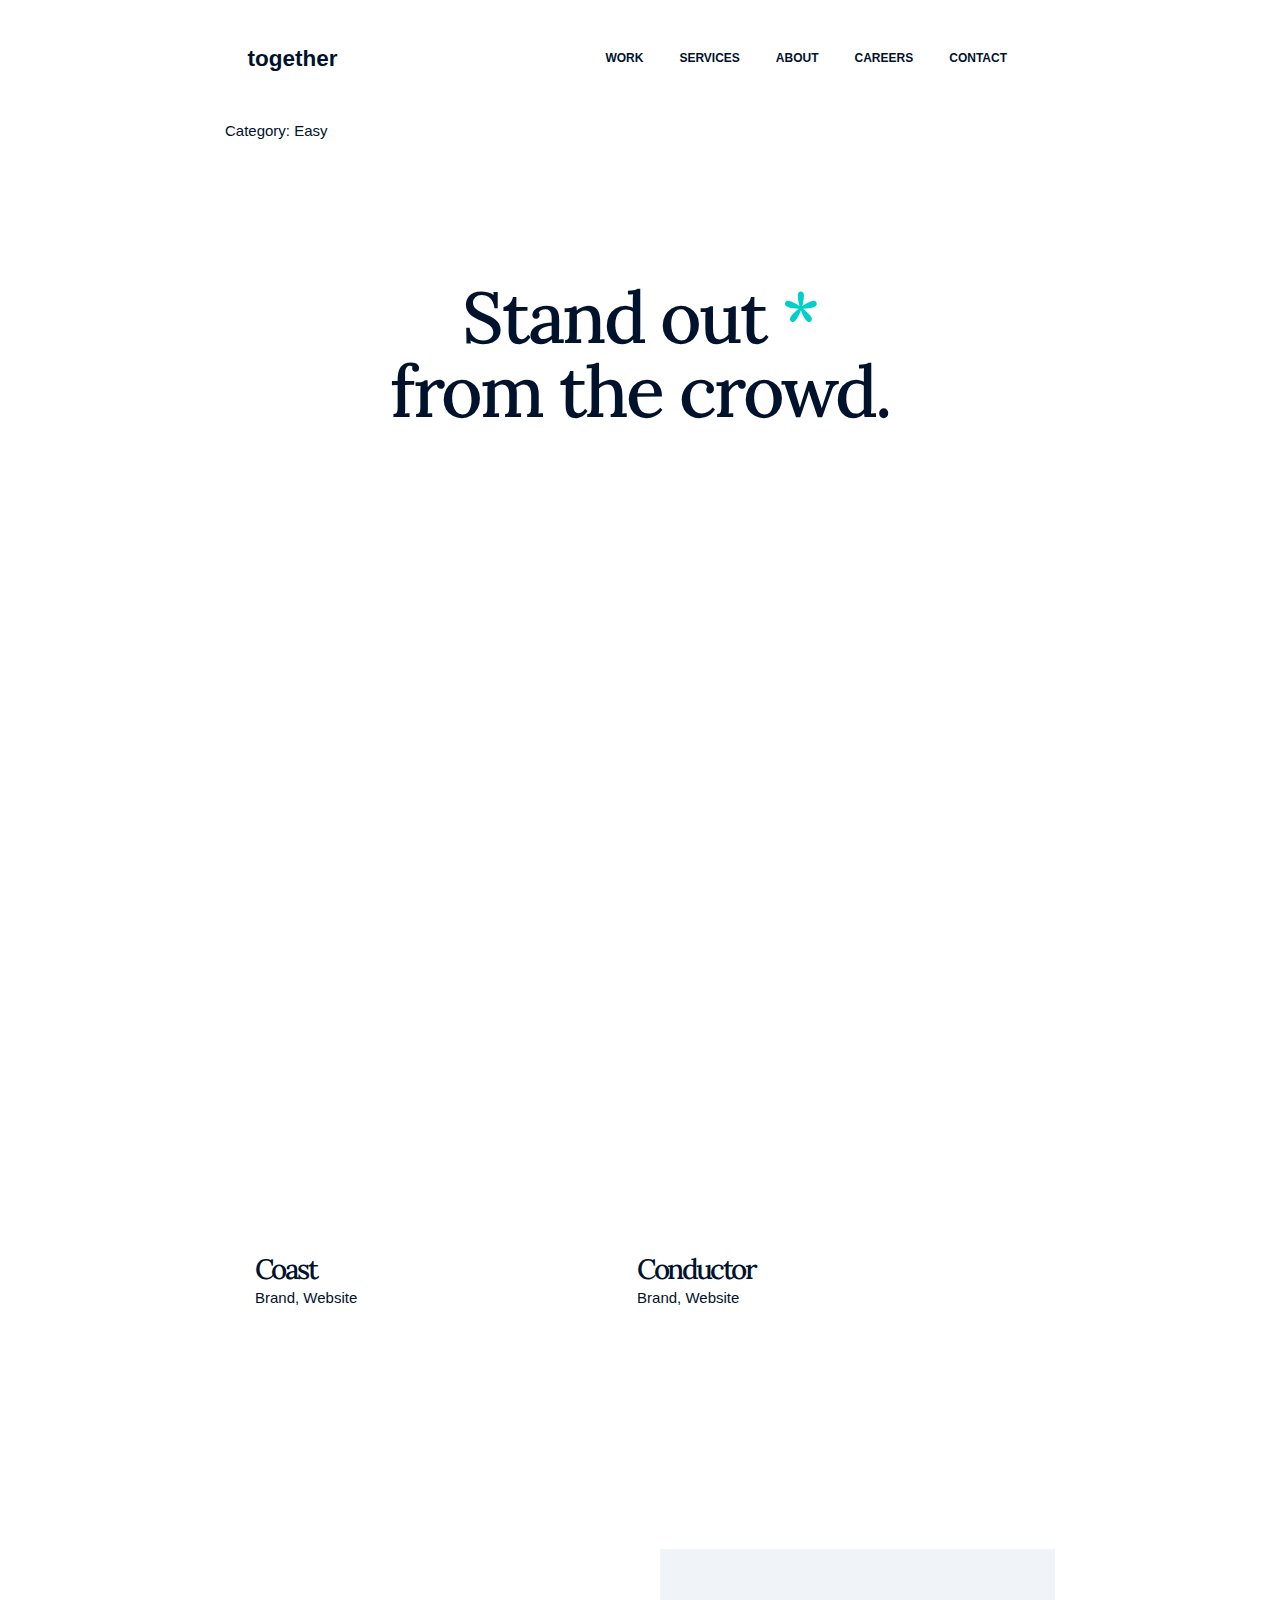
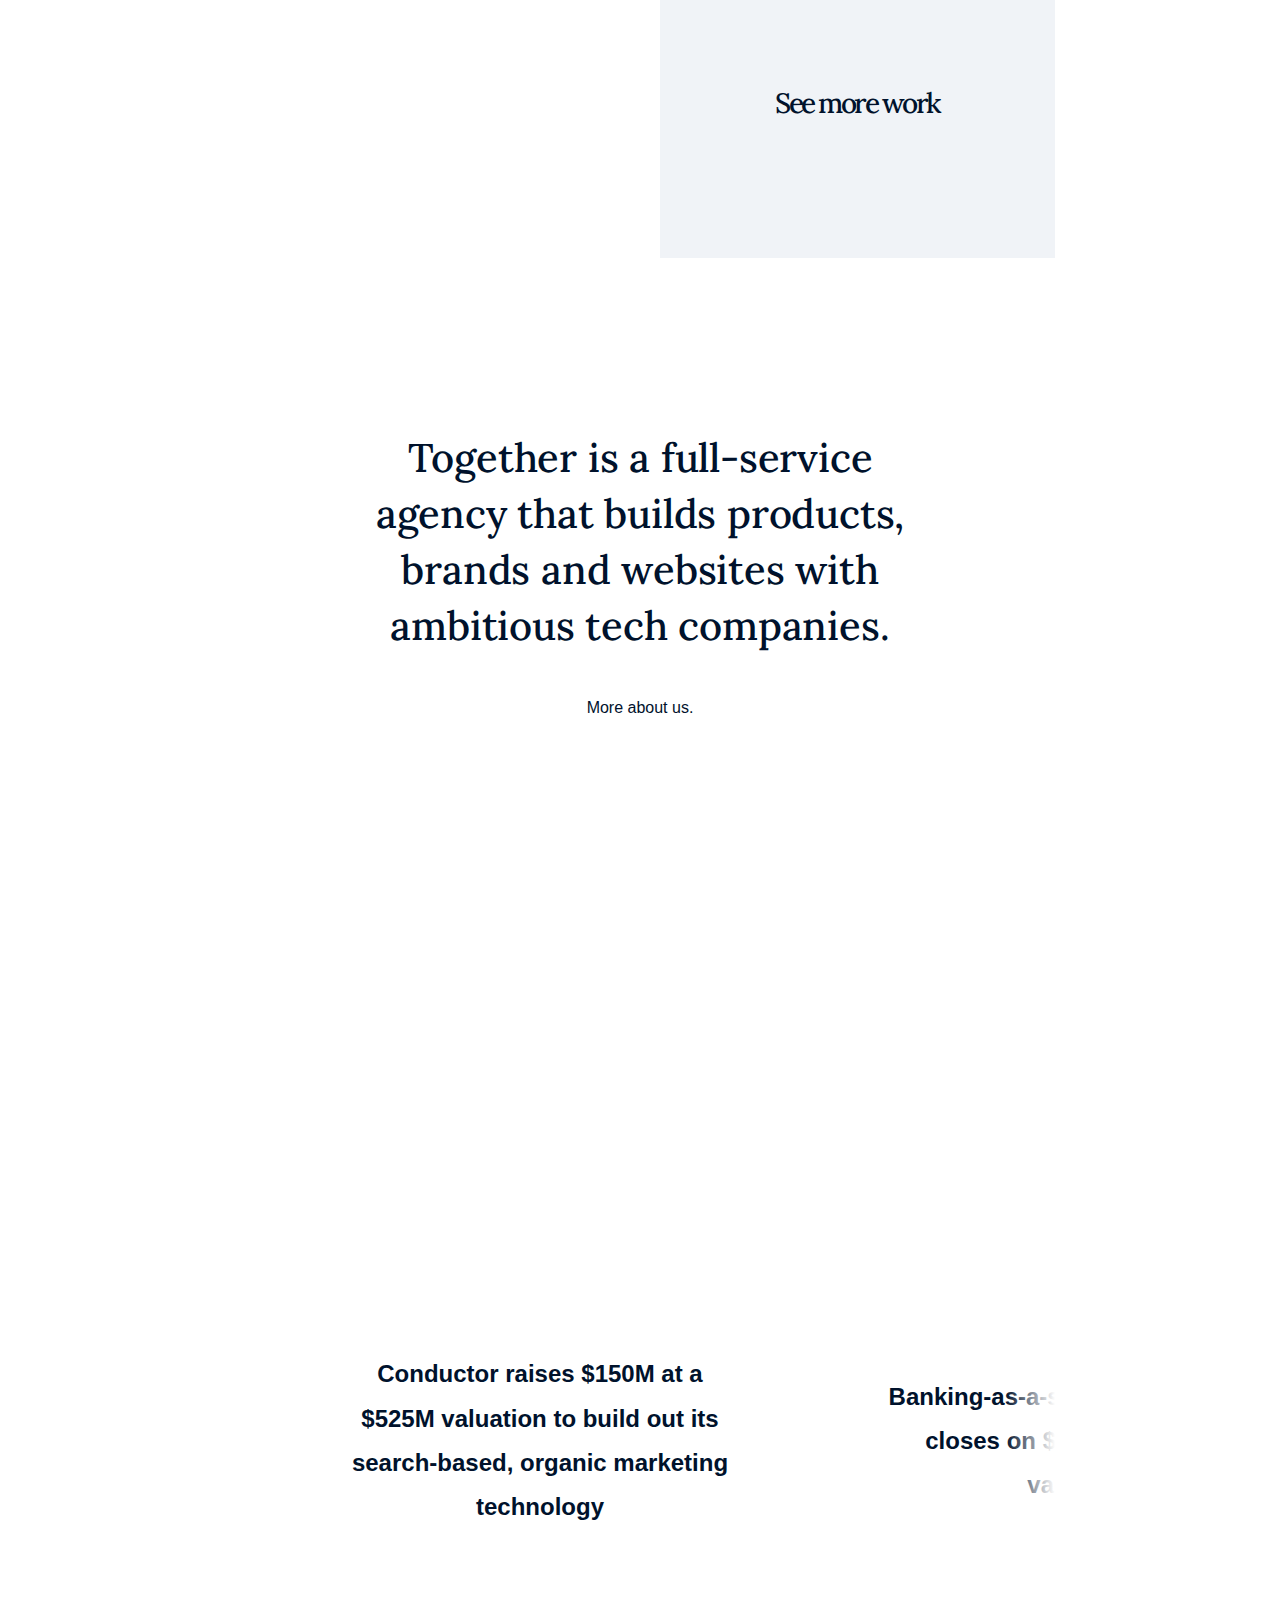
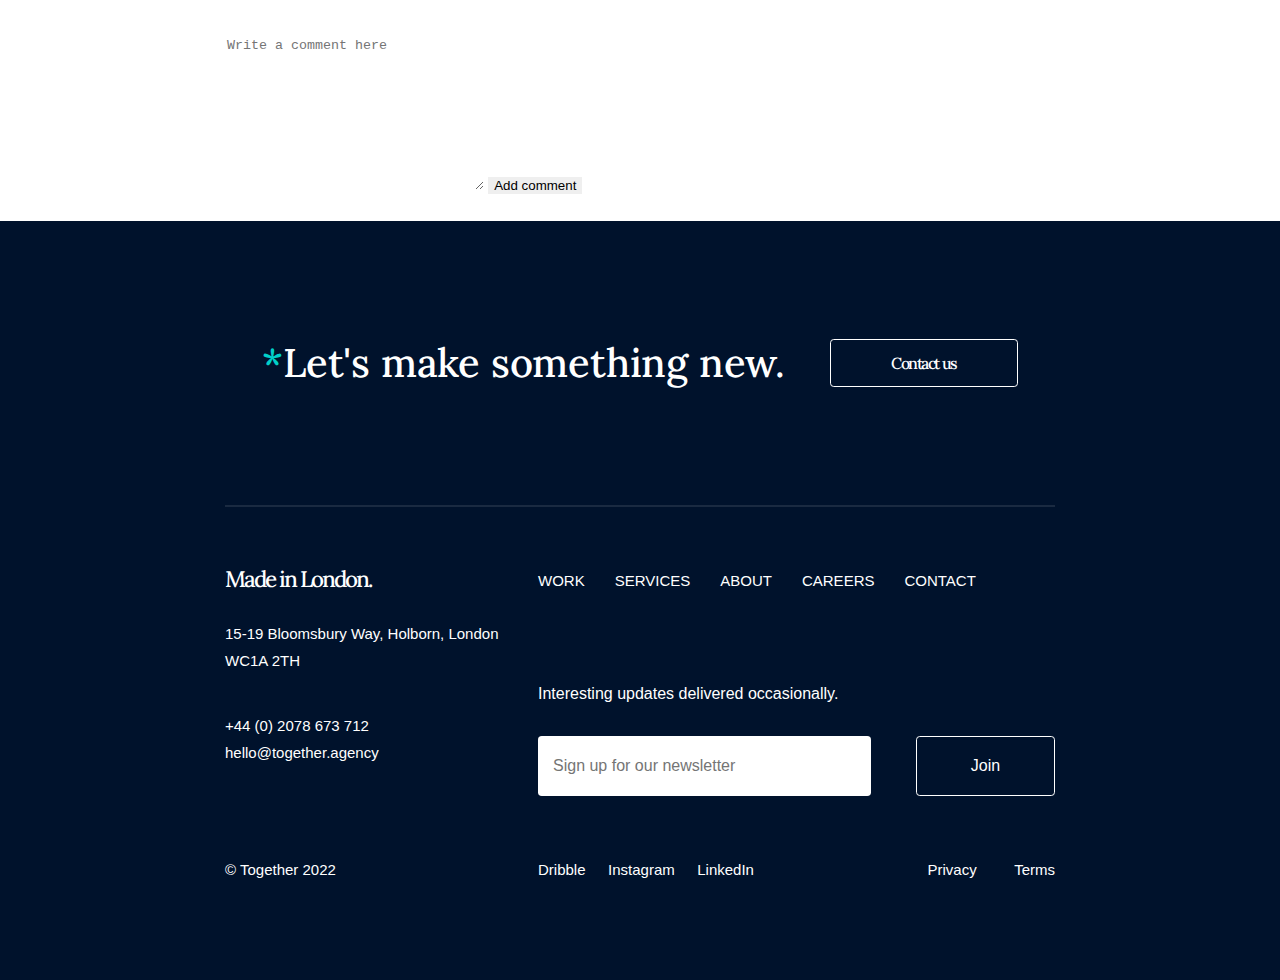
==== commit be294a11: "Added the Category component to the Detail pages" ====
--- a/index.html
+++ b/index.html
@@ -29,6 +29,11 @@
         </div>
 
         <div class="container">
+            <div class="categories">Category: <span class="easy">Easy</span></div>
+        </div>
+
+
+        <div class="container">
             <div class="home-statements">
                 <div class="c-hero">
                     <h1 class="font-serif"><span class="home-slogan-statement">
--- a/styles.css
+++ b/styles.css
@@ -1,6 +1,13 @@
 
 @import url('https://fonts.googleapis.com/css2?family=Lora&display=swap');
 
+:root{
+    --mosaic: url(https://together.agency/static/aeb77ecdefc51c6acf2ed431a237aabc/de353/00-tile.webp);
+    --coast: url(https://together.agency/static/a39404329550aa6bb475839976555795/4683b/00-tile-1.webp);
+    --unit: url(https://together.agency/static/002fee1d5a7ad9d079e1fd58d4f6923d/4683b/unit-work-tile.webp);
+    --hive: url(https://together.agency/static/ff6c9f7b3731f4acc388a419a591e499/de353/hive-tile2-1.webp);
+    --greenbridge: url(https://together.agency/static/f7b334fc63f428555c2c8b32d4dce471/1dc31/Greenbridge.webp);
+}
 html{
     color: #00122c;
     font-family: Graphik,Helvetica Neue,Helvetica,Arial,sans-serif;
@@ -108,10 +115,6 @@
     letter-spacing: -0.004em;
 }
 
-.works-list{
-
-}
-
 .text-iron{
     --text-opacity: 1;
     color: #d2d6d9;
@@ -140,19 +143,46 @@
     height: 100vw;
 }
 
-.tile-title{
+.tile-title, .works-item-title {
     margin-block-end: 0;
     font-size: 28px;
 }
 
-.tile-content{
+.tile-content, .works-item-content{
     margin: 2rem;
 }
+
+.item:first-child{
+    background-image: var(--mosaic); 
+}
+
+.item:nth-child(2){
+    background-image: var(--coast);
+}
+
+.item:nth-child(3){
+    background-image: var(--unit);
+}
+
+.item:nth-child(5){
+    background-image: var(--hive);
+}
+
+.item:nth-child(10){
+    background-image: var(--greenbridge);
+}
+.item{
+    width: 20vw;
+    height: 45vh;
+    background-position: center;
+    background-size: cover;
+}
+
 
 .tile:first-child{
     grid-column: span 7/span 7;
     grid-row: span 2/ span 2;
-    background-image: url(https://together.agency/static/04f19c2db4895034a5cc9e9a15420602/7a6b6/mosaic.webp);
+    background-image: var(--mosaic);
     background-position: center;
     background-size: cover;
 }
@@ -176,7 +206,7 @@
     position: relative;
 }
 
-.tile-vid video{
+video{
     width: 100%;
     height: 100%;
     object-fit: cover;
@@ -184,7 +214,8 @@
     z-index: -1;
 }
 
-.tile-vid{
+.tile-vid, .item-vid{
+    width: 100%;
     height: 100%;
     position: relative;
 }
@@ -527,10 +558,18 @@
 
 .about-grid {
     display: grid;
-    grid-template-columns: auto auto;
-    grid-gap: 20px;
+    grid-template-columns: auto auto auto;
+    grid-gap: 2rem;
 }
 
 .about-image-gallery{
     display: grid;
 }
+
+.about-grid > .item{
+    display: flex;
+}
+
+.works-item-content>span{
+    font-size: initial;
+}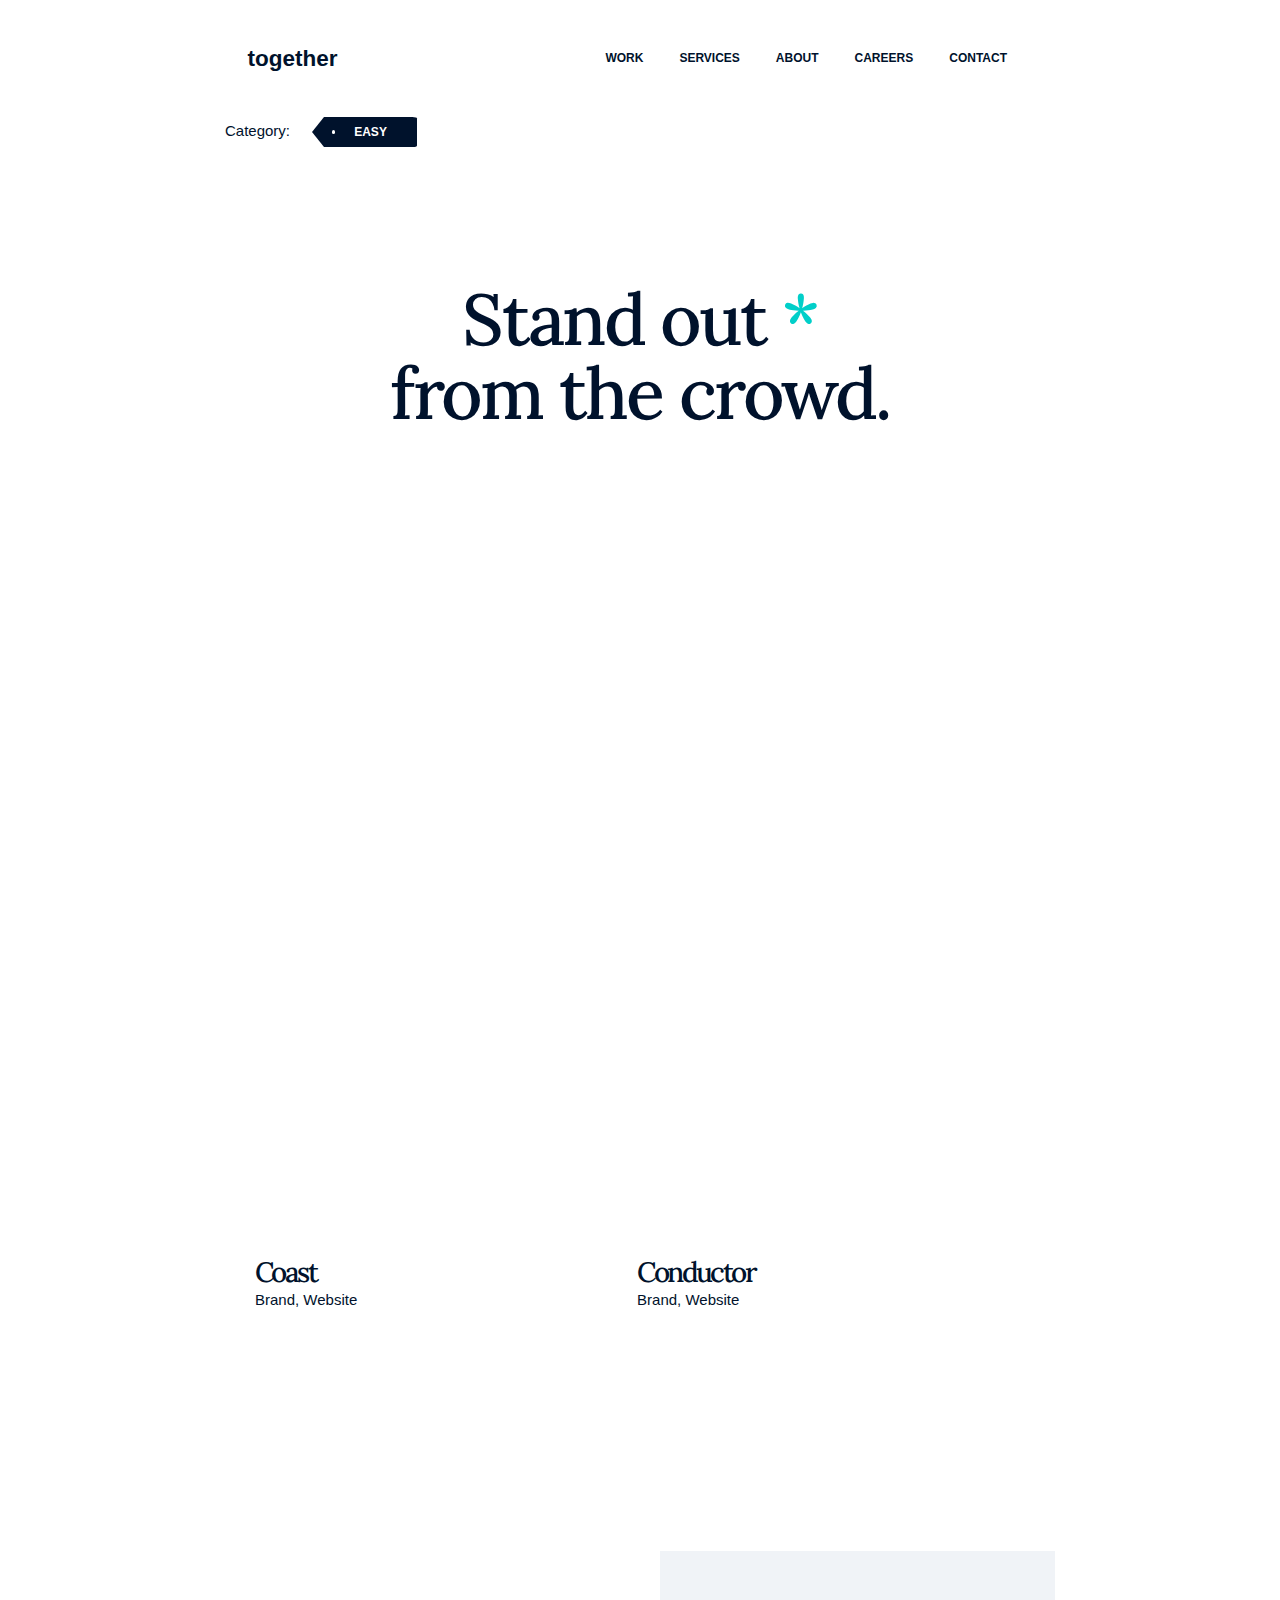
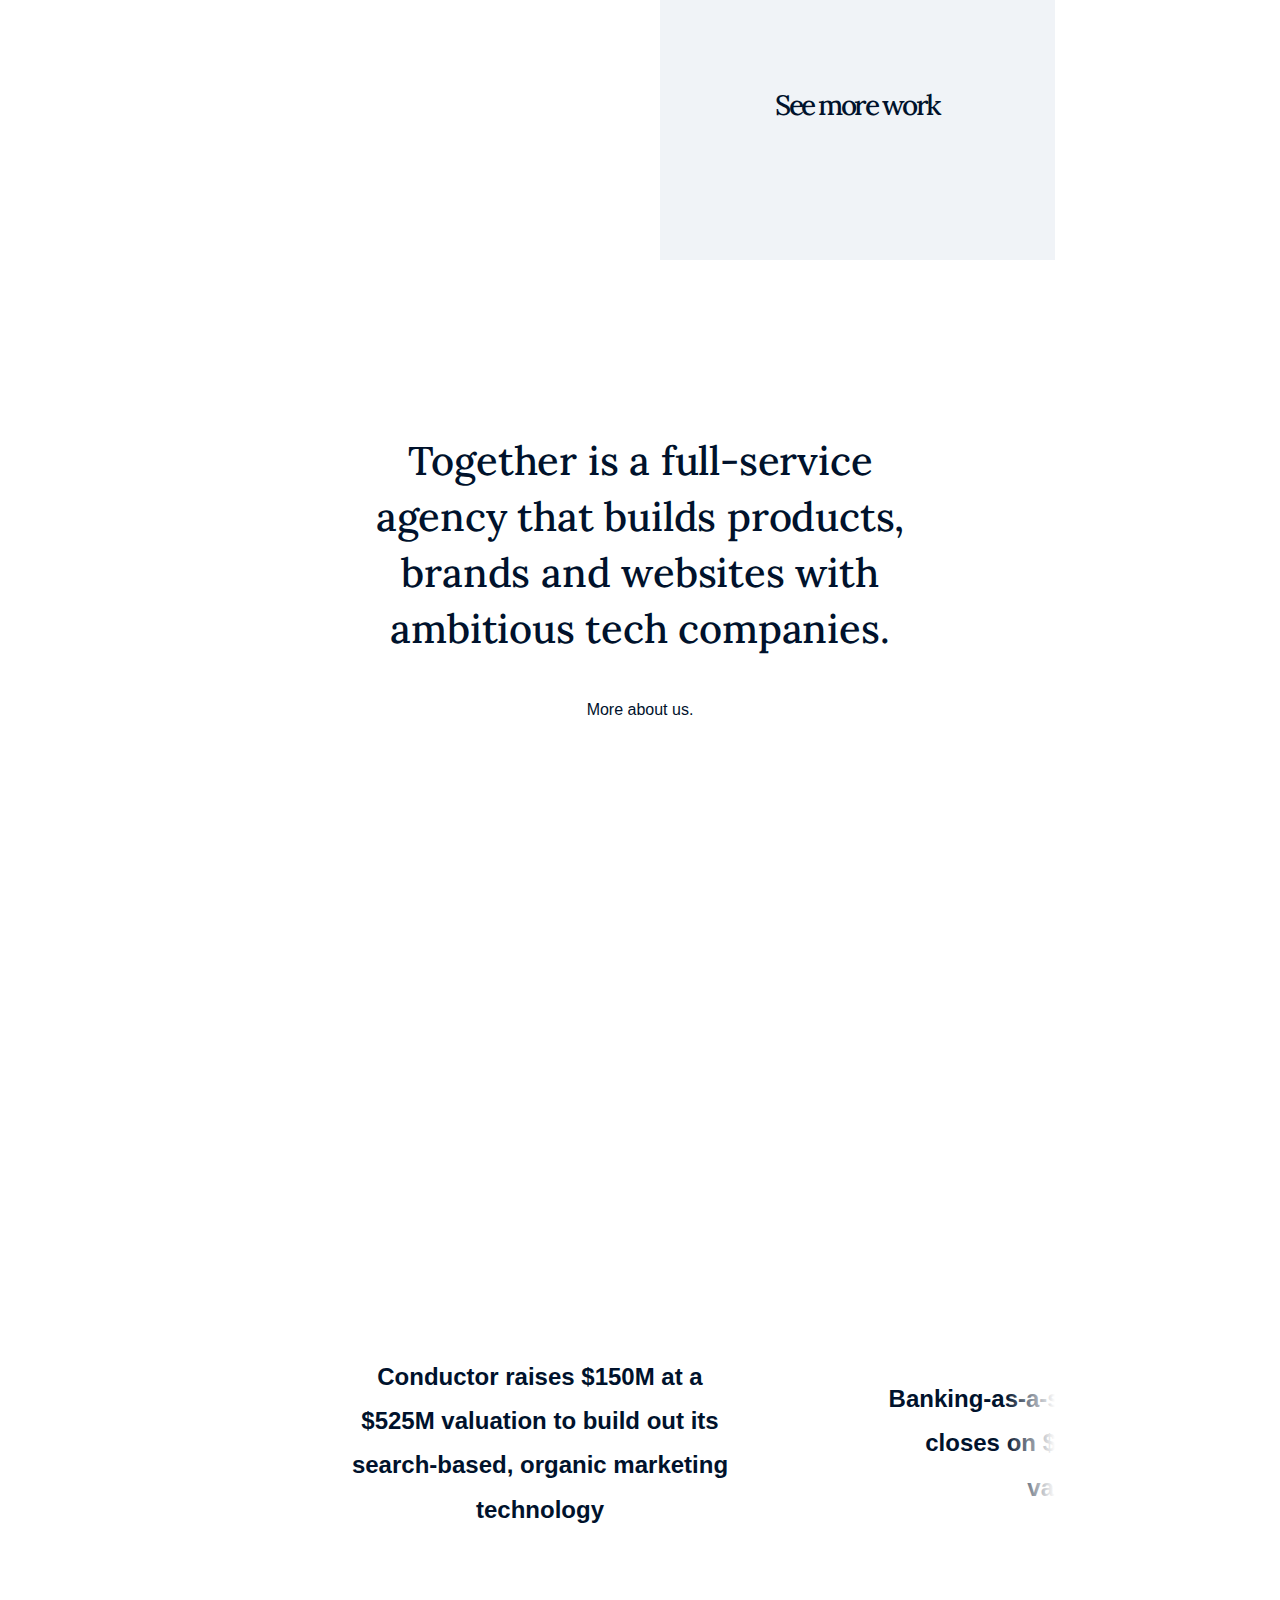
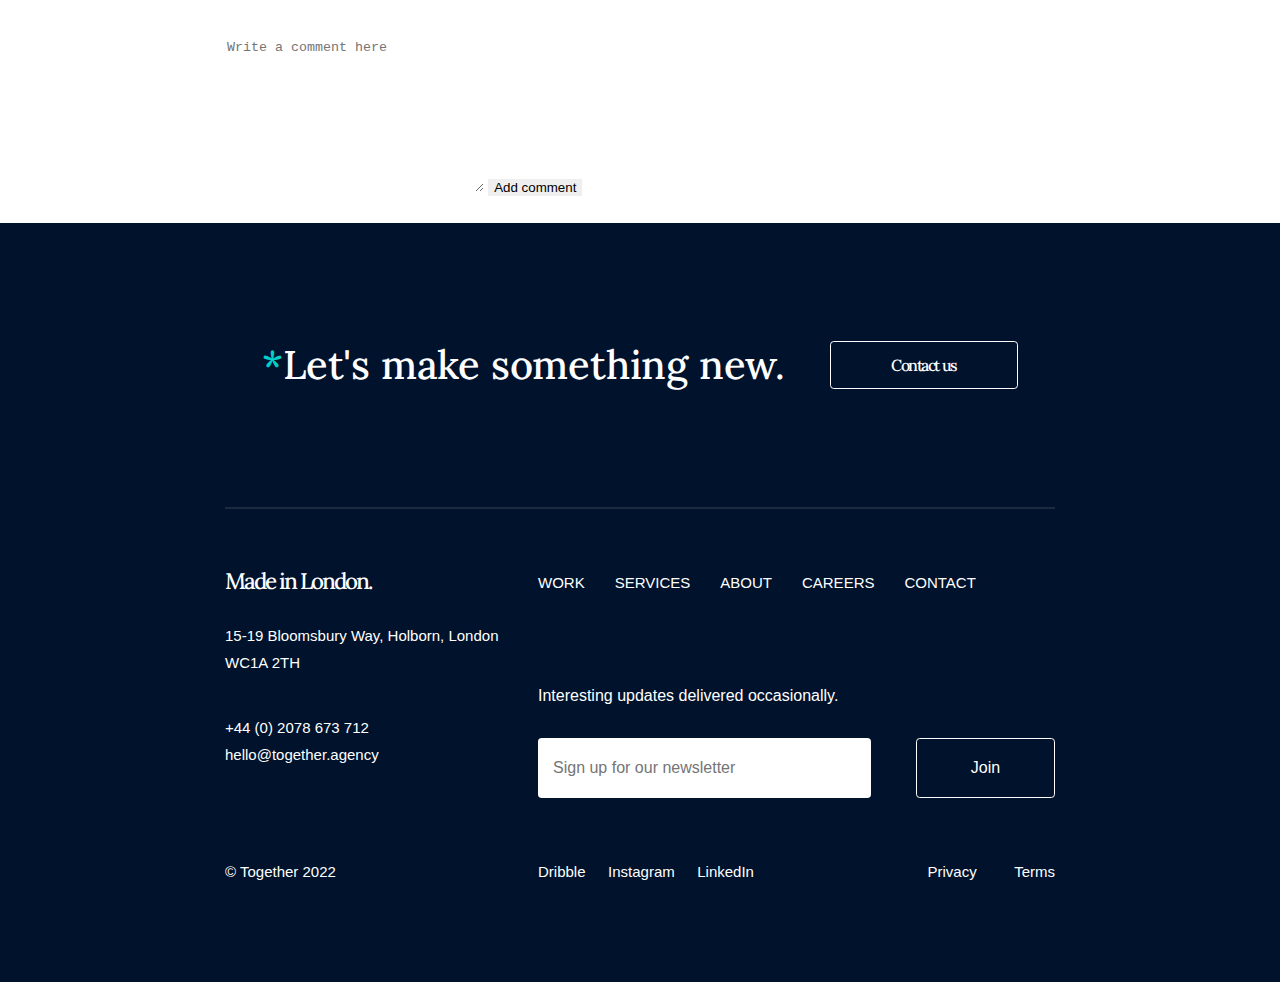
==== commit de18f3dc: "Updated category component CSS, updated homepage component and Work detail page" ====
--- a/index.html
+++ b/index.html
@@ -29,7 +29,11 @@
         </div>
 
         <div class="container">
-            <div class="categories">Category: <span class="easy">Easy</span></div>
+            <div class="categories">Category:
+                <ul class="tags">
+                    <li><a href=""><span>Easy</span></a></li>
+                </ul>
+            </div>
         </div>
 
 
@@ -47,9 +51,13 @@
             <section class="home-works">
                 <div class="home-project-gallery text-white">
                     <div class="tile">
-                        <div class="tile-content">
-                            <h2 class="font-serif tile-title">Mosaic</h2>
-                            <span>Brand, Website</span>
+                        <div class="tile-enlarge">
+                            <div class="tile-content">
+                                <h2 class="font-serif tile-title">Mosaic</h2>
+                                <span>Brand, Website</span>
+                            </div>
+                            <div class="tile-image">
+                            </div>
                         </div>
                     </div>
 
@@ -378,7 +386,8 @@
         <section class="comments">
             <div class="container">
                 <div class="">
-                    <textarea type="text" placeholder="Write a comment here" name="" id="" cols="30" rows="10"></textarea>  
+                    <textarea type="text" placeholder="Write a comment here" name="" id="" cols="30"
+                        rows="10"></textarea>
                     <button type="submit">
                         Add comment
                     </button>
--- a/styles.css
+++ b/styles.css
@@ -7,7 +7,9 @@
     --unit: url(https://together.agency/static/002fee1d5a7ad9d079e1fd58d4f6923d/4683b/unit-work-tile.webp);
     --hive: url(https://together.agency/static/ff6c9f7b3731f4acc388a419a591e499/de353/hive-tile2-1.webp);
     --greenbridge: url(https://together.agency/static/f7b334fc63f428555c2c8b32d4dce471/1dc31/Greenbridge.webp);
-}
+    --trustology: url(https://together.agency/static/fc5c062f6b4a96261ded05eda0ecf713/1dc31/Trustology.webp);
+}
+
 html{
     color: #00122c;
     font-family: Graphik,Helvetica Neue,Helvetica,Arial,sans-serif;
@@ -19,6 +21,7 @@
 *, :after, :before{
     box-sizing: border-box;
     border: 0 solid #e2e8f0;
+    transition: all .1s linear 0;
 }
 
 body{
@@ -59,6 +62,16 @@
     padding-inline-start: 0;
     text-align: center;
 }
+
+.menu-nav ul>li>a{
+    line-height: 1;
+    transition: color .4s ease-in-out;
+}
+
+.menu-nav ul>li>a:hover{
+    opacity: .75;
+}
+
 
 ul>li{
     list-style-type: none;
@@ -171,6 +184,10 @@
 .item:nth-child(10){
     background-image: var(--greenbridge);
 }
+
+.item:nth-child(19){
+    background-image: var(--trustology);
+}
 .item{
     width: 20vw;
     height: 45vh;
@@ -178,6 +195,9 @@
     background-size: cover;
 }
 
+.tile{
+    transition: transform 0.5s;
+}
 
 .tile:first-child{
     grid-column: span 7/span 7;
@@ -185,6 +205,15 @@
     background-image: var(--mosaic);
     background-position: center;
     background-size: cover;
+}
+
+.tile:hover{
+    transform: scale(0.85);
+    transition: transform 0.5s;
+}
+
+.tile:hover::after{
+    transition: transform 0.5s;
 }
 
 .tile:nth-child(2), .tile:nth-child(3){
@@ -338,7 +367,7 @@
     display: flex;
     list-style-type: none;
     height: 100%;
-    animation: scrolling 30s linear infinite;
+    animation: scrolling 10s linear infinite;
     padding-left: 3rem;
     padding-right: 3rem;
 }
@@ -349,7 +378,7 @@
 
 @keyframes scrolling{
     0% {transform: translateX(0vw);}
-    100% {transform: translateX(-200vw);}
+    100% {transform: translateX(-180vw);}
 }
 
 .marquee-content li{
@@ -411,6 +440,80 @@
     text-align: center;
 }
 
+.mx-auto{
+    margin-left: auto;
+    margin-right: auto;
+}
+
+.tags{
+    margin: 0;
+    padding: 0;
+    position: relative;
+    list-style: none;
+    display: inline-block;
+}
+
+.tags li, .tags a{
+    position: relative;
+    line-height: 2rem;
+}
+
+.tags a{
+    margin-left: 2rem;
+    padding: 0 1rem 0 1rem;
+    background: #00122c;
+    color: #fff;
+    text-decoration: none;
+    border-bottom-right-radius: 5%;
+    border-top-right-radius: 5%;
+    list-style-type: none;
+}
+
+.tags a:before{
+    content:"";
+    float: left;
+    position: absolute;
+    top: 0;
+    left: -0.8rem;
+    width: 10%;
+    height: 100%;
+    border-color: transparent #00122c transparent transparent;
+    border-style: solid;
+    border-width: 1rem 0.8rem 1rem 0rem;
+}
+
+.tags a:after{
+    content: "";
+    position: absolute;
+    top: 0.9rem;
+    bottom: 0;
+    left: 0.5rem; 
+    float: left;
+    width: 0.25rem;
+    height: 0.25rem;
+    border-radius: 0.25rem;
+    background: #fff;
+}
+
+.tags a:hover{
+    background: #d2d6d9;
+    color: #00122c;
+}
+
+.tags a>span{
+    padding-left: 1rem;
+    padding-right: 1rem;
+}
+
+.tags a:hover::before{
+    border-color: transparent #d2d6d9 transparent transparent;
+}
+
+.tags a:hover::after{
+    background: #00122c;
+}
+
+
 .button{
     display: inline-block;
     border-style: solid;
@@ -552,10 +655,6 @@
     margin-top: 4rem;
 }
 
-.item {
-    border: 2px solid;
-}
-
 .about-grid {
     display: grid;
     grid-template-columns: auto auto auto;
@@ -572,4 +671,23 @@
 
 .works-item-content>span{
     font-size: initial;
+}
+
+.works-statements{
+    display: grid;
+    grid-template-columns: repeat(3,minmax(0,1fr));
+    column-gap: 4.5rem;
+    row-gap: 4rem;
+}
+
+.works-statements-item h2>p{
+    text-align: left;
+}
+
+.text-rem{
+    font-size: 2.5rem;
+}
+
+.works-slogan{
+
 }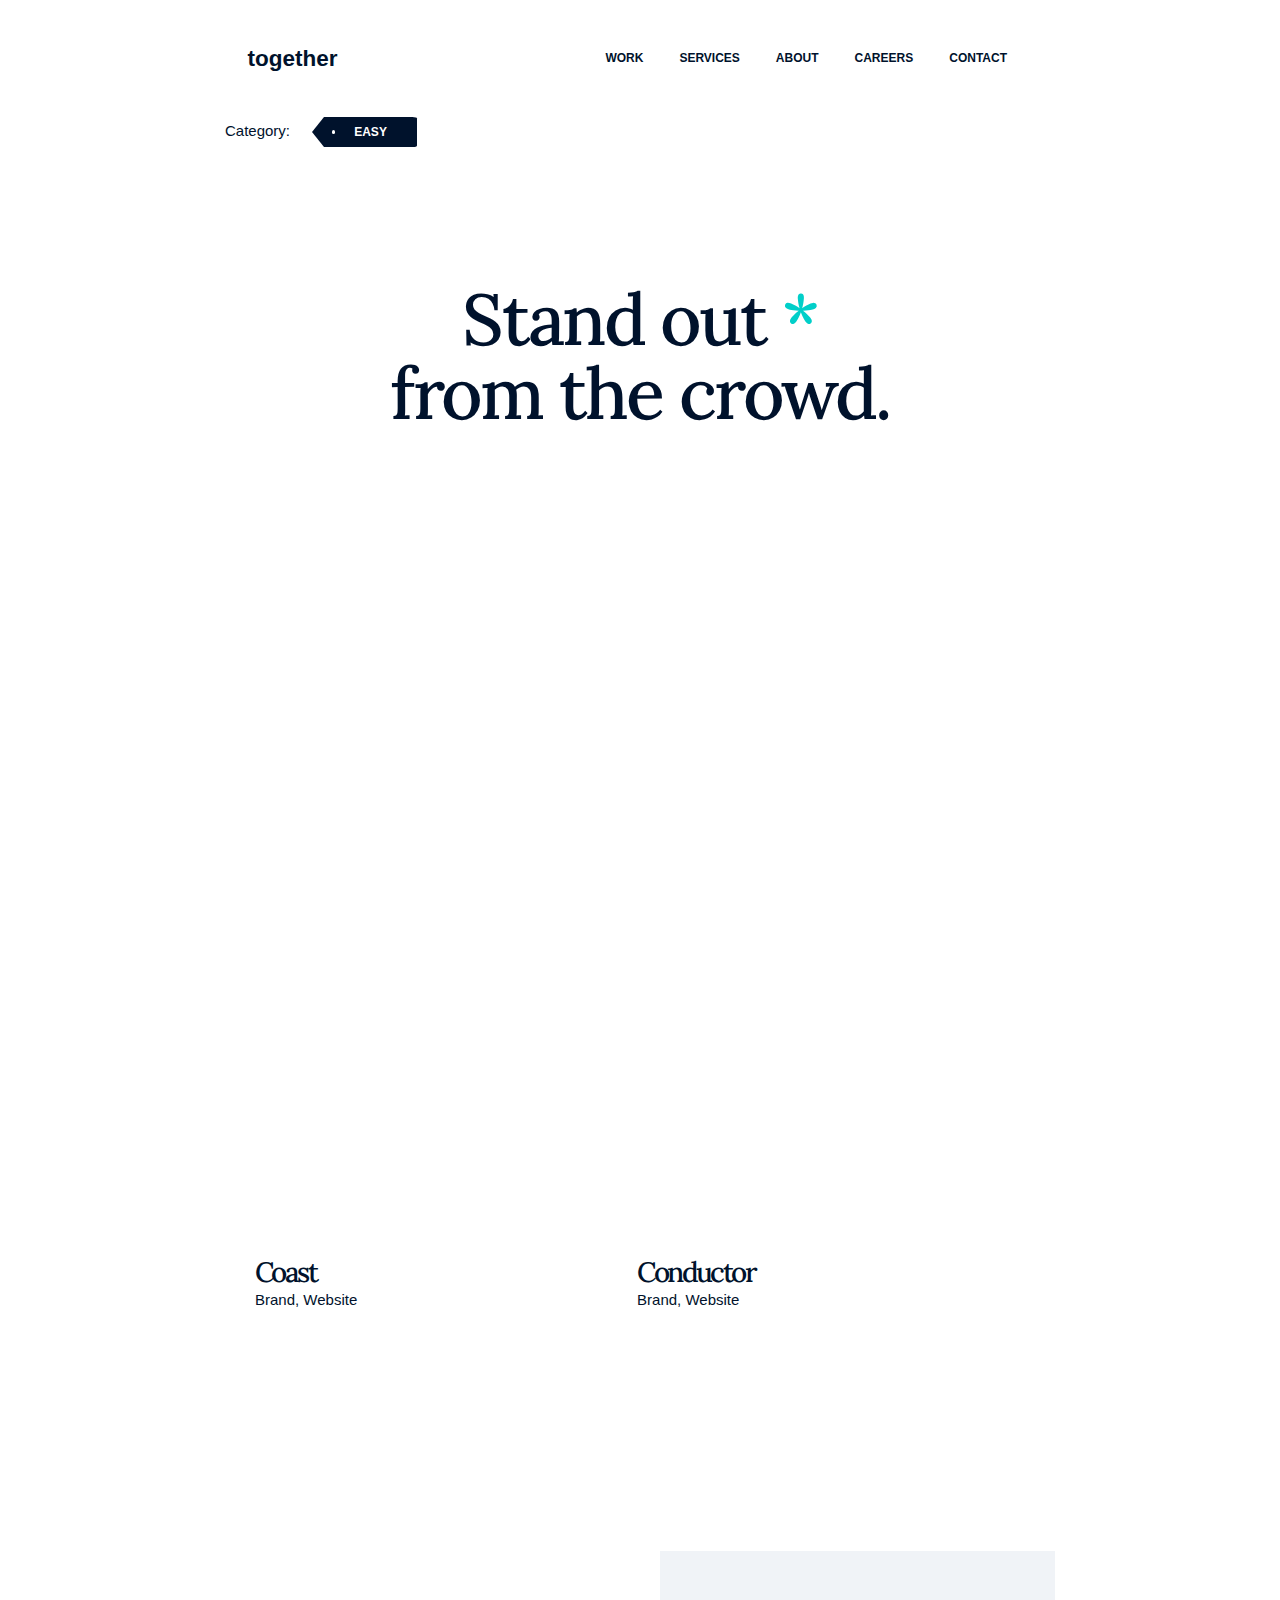
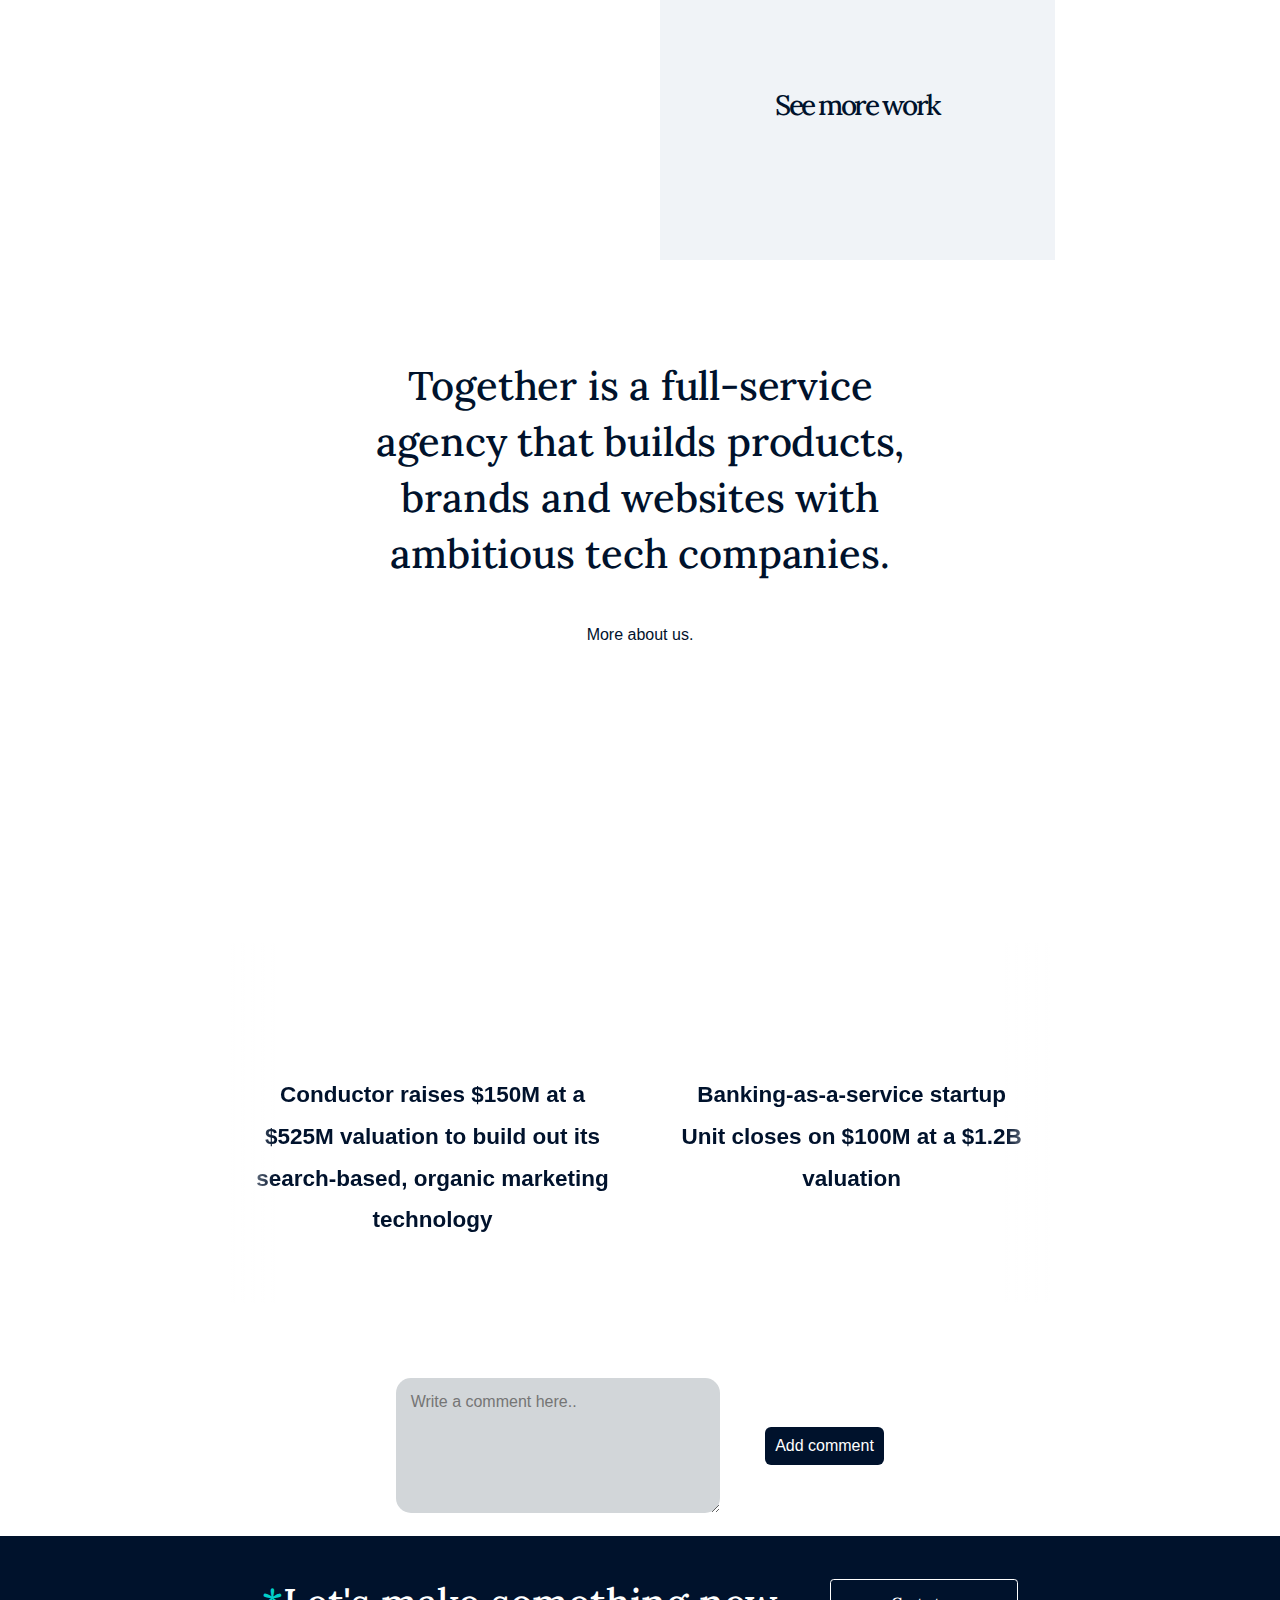
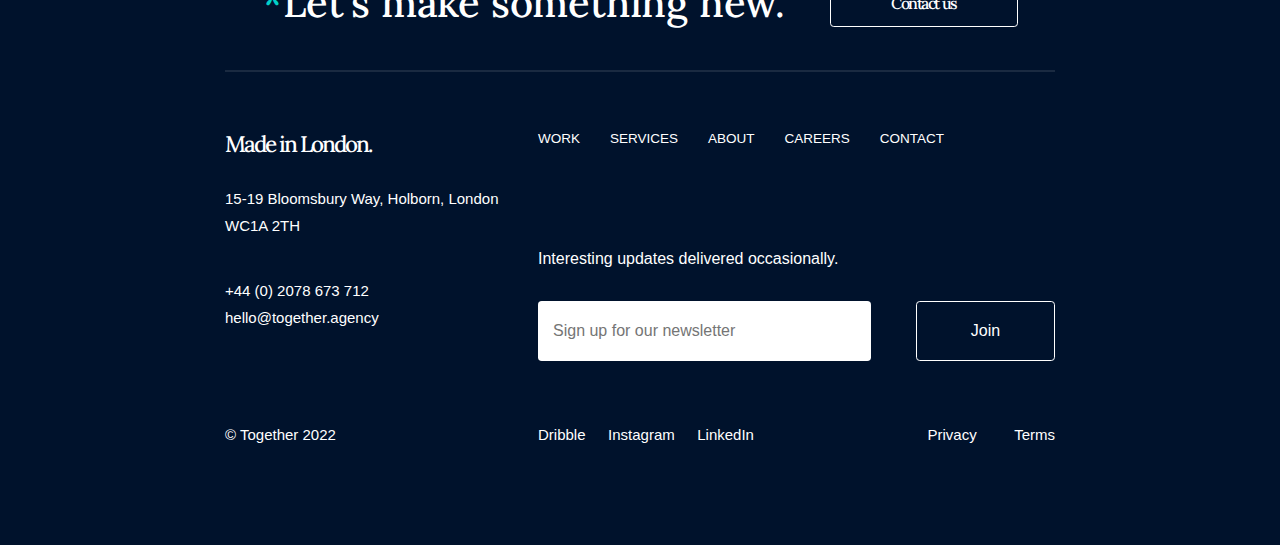
==== commit 673d9df6: "Updated marquee animation, comments component, footer button hover animations" ====
--- a/index.html
+++ b/index.html
@@ -40,7 +40,7 @@
         <div class="container">
             <div class="home-statements">
                 <div class="c-hero">
-                    <h1 class="font-serif"><span class="home-slogan-statement">
+                    <h1 class="font-serif" ><span class="home-slogan-statement">
                             Stand out <span class="accent-text">*</span> <br> from the crowd.
                         </span></h1>
                 </div>
@@ -138,7 +138,7 @@
                         companies.
                     </div>
                     <br>
-                    <a class="text-base">More about us.</a>
+                    <a class="text-base underline">More about us.</a>
                 </div>
             </section>
         </div>
@@ -250,145 +250,250 @@
             </section>
         </div>
 
-        <div class="container">
-            <section class="marquee ptb-5rem mtb-5rem relative">
-                <ul class="marquee-content">
-                    <li class="centered-item">
-                        <div class="marquee-item flex">
-                            <div class="marquee-logo centered-item">
-                                <img src="https://together-cms.s3.eu-west-2.amazonaws.com/wp-content/uploads/2022/03/example-news-logo-b.svg"
-                                    alt="">
-                            </div>
-                            <div class="marquee-text">
-                                <h4>Conductor raises $150M at a $525M valuation to build out its search-based, organic
-                                    marketing technology</h4>
-                            </div>
-                        </div>
-                    </li>
-
-                    <li class="centered-item">
-                        <div class="marquee-item flex centered-item">
-                            <div class="marquee-logo centered-item">
-                                <img src="https://together-cms.s3.eu-west-2.amazonaws.com/wp-content/uploads/2022/03/example-news-logo-b.svg"
-                                    alt="">
-                            </div>
-                            <div class="marquee-text">
-                                <h4>Banking-as-a-service startup Unit closes on $100M at a $1.2B valuation</h4>
-                            </div>
-                        </div>
-                    </li>
-
-                    <li class="centered-item">
-                        <div class="marquee-item flex centered-item">
-                            <div class="marquee-logo centered-item">
-                                <img src="https://together-cms.s3.eu-west-2.amazonaws.com/wp-content/uploads/2022/03/example-news-logo-a.svg"
-                                    alt="">
-                            </div>
-                            <div class="marquee-text">
-                                <h4>Andreessen Horowitz funds Vitally's $9M round for customer experience software</h4>
-                            </div>
-                        </div>
-                    </li>
-
-                    <li class="centered-item">
-                        <div class="marquee-item flex centered-item">
-                            <div class="marquee-logo centered-item">
-                                <img src="https://together-cms.s3.eu-west-2.amazonaws.com/wp-content/uploads/2022/03/example-news-logo-b.svg"
-                                    alt="">
-                            </div>
-                            <div class="marquee-text">
-                                <h4>Fintech Industry Veterans Launch Highline with $4.5 Million in Seed Funding to
-                                    Improve Access to Credit for 40 Million Americans</h4>
-                            </div>
-                        </div>
-                    </li>
-
-                    <li class="centered-item">
-                        <div class="marquee-item flex centered-item">
-                            <div class="marquee-logo centered-item">
-                                <img src="https://together-cms.s3.eu-west-2.amazonaws.com/wp-content/uploads/2022/03/vb.svg"
-                                    alt="">
-                            </div>
-                            <div class="marquee-text">
-                                <h4>Hivebrite raises $20 million for community engagement and management tools</h4>
-                            </div>
-                        </div>
-                    </li>
-
-                    <li class="centered-item">
-                        <div class="marquee-item flex centered-item">
-                            <div class="marquee-logo centered-item">
-                                <img src="https://together-cms.s3.eu-west-2.amazonaws.com/wp-content/uploads/2022/03/eu-startups.png"
-                                    alt="">
-                            </div>
-                            <div class="marquee-text">
-                                <h4>London-based insurtech startup Humn secures €11.9 million to expand with its
-                                    data-driven fleet insurance across Europe</h4>
-                            </div>
-                        </div>
-                    </li>
-
-                    <li class="centered-item">
-                        <div class="marquee-item flex centered-item">
-                            <div class="marquee-logo">
-                                <img src="https://together-cms.s3.eu-west-2.amazonaws.com/wp-content/uploads/2022/03/eu-startups.png"
-                                    alt="">
-                            </div>
-                            <div class="marquee-text">
-                                <h4>Percent raises $5M, aiming to become the 'Stripe for donations' to good causes</h4>
-                            </div>
-                        </div>
-                    </li>
-
-                    <li class="centered-item">
-                        <div class="marquee-item flex centered-item">
-                            <div class="marquee-logo centered-item">
-                                <img src="https://together-cms.s3.eu-west-2.amazonaws.com/wp-content/uploads/2022/03/example-news-logo-b.svg"
-                                    alt="">
-                            </div>
-                            <div class="marquee-text">
-                                <h4>SeedLegals closes $4M Series A, led by Index Ventures, to automate startup
-                                    fundraisings</h4>
-                            </div>
-                        </div>
-                    </li>
-
-                    <li>
-                        <div class="marquee-item flex centered-item">
-                            <div class="marquee-logo centered-item">
-                                <img src="https://together-cms.s3.eu-west-2.amazonaws.com/wp-content/uploads/2022/03/example-news-logo-a.svg"
-                                    alt="">
-                            </div>
-                            <div class="marquee-text">
-                                <h4>Skupos Raises $26M to Power the Future of Convenience Retail for Stores,
-                                    Distributors and Brands</h4>
-                            </div>
-                        </div>
-                    </li>
-
-                    <li>
-                        <div class="marquee-item flex centered-item">
-                            <div class="marquee-logo centered-item">
-                                <img src="https://together-cms.s3.eu-west-2.amazonaws.com/wp-content/uploads/2022/03/example-news-logo-b.svg"
-                                    alt="">
-                            </div>
-                            <div class="marquee-text">
-                                <h4>Stytch, an API-first passwordless startup, raises $90M Series B at $1B valuation
-                                </h4>
-                            </div>
-                        </div>
-                    </li>
-
-                </ul>
+
+        <div class="container">
+            <section class="marquee">
+                <div class="marquee-content">
+                    <span>
+                        <div class="marquee-item">
+                            <div class="flex-item">
+                                <div class="marquee-logo">
+                                    <img src="https://together-cms.s3.eu-west-2.amazonaws.com/wp-content/uploads/2022/03/example-news-logo-b.svg"
+                                        alt="" srcset="">
+                                </div>
+                                <div class="marquee-text">
+                                    <h4>Conductor raises $150M at a $525M valuation to build out its search-based,
+                                        organic
+                                        marketing technology</h4>
+                                </div>
+                            </div>
+                        </div>
+                        <div class="marquee-item">
+                            <div class="flex-item">
+                                <div class="marquee-logo">
+                                    <img src="https://together-cms.s3.eu-west-2.amazonaws.com/wp-content/uploads/2022/03/example-news-logo-b.svg"
+                                        alt="" srcset="">
+                                </div>
+                                <div class="marquee-text">
+                                    <h4>Banking-as-a-service startup Unit closes on $100M at a $1.2B valuation</h4>
+                                </div>
+                            </div>
+                        </div>
+                        <div class="marquee-item">
+                            <div class="flex-item">
+                                <div class="marquee-logo"><img
+                                        src="https://together-cms.s3.eu-west-2.amazonaws.com/wp-content/uploads/2022/03/example-news-logo-a.svg"
+                                        alt="" srcset=""></div>
+                                <div class="marquee-text">
+                                    <h4>Andreessen Horowitz funds Vitally's $9M round for customer experience software
+                                    </h4>
+                                </div>
+                            </div>
+                        </div>
+                        <div class="marquee-item">
+                            <div class="flex-item">
+                                <div class="marquee-logo"><img
+                                        src="https://together-cms.s3.eu-west-2.amazonaws.com/wp-content/uploads/2022/03/example-news-logo-b.svg"
+                                        alt="" srcset=""></div>
+                                <div class="marquee-text">
+                                    <h4>Fintech Industry Veterans Launch Highline with $4.5 Million in Seed Funding to
+                                        Improve Access to Credit for 40 Million Americans</h4>
+                                </div>
+                            </div>
+                        </div>
+                        <div class="marquee-item">
+                            <div class="flex-item">
+                                <div class="marquee-logo"><img
+                                        src="https://together-cms.s3.eu-west-2.amazonaws.com/wp-content/uploads/2022/03/vb.svg"
+                                        alt="" srcset=""></div>
+                                <div class="marquee-text">
+                                    <h4>Hivebrite raises $20 million for community engagement and management tools</h4>
+                                </div>
+                            </div>
+                        </div>
+                        <div class="marquee-item">
+                            <div class="flex-item">
+                                <div class="marquee-logo"><img
+                                        src="https://together-cms.s3.eu-west-2.amazonaws.com/wp-content/uploads/2022/03/eu-startups.png"
+                                        alt="" srcset=""></div>
+                                <div class="marquee-text">
+                                    <h4>London-based insurtech startup Humn secures €11.9 million to expand with its
+                                        data-driven fleet insurance across Europe</h4>
+                                </div>
+                            </div>
+                        </div>
+                        <div class="marquee-item">
+                            <div class="flex-item">
+                                <div class="marquee-logo"><img
+                                        src="https://together-cms.s3.eu-west-2.amazonaws.com/wp-content/uploads/2022/03/eu-startups.png"
+                                        alt="" srcset=""></div>
+                                <div class="marquee-text">
+                                    <h4>Percent raises $5M, aiming to become the 'Stripe for donations' to good causes
+                                    </h4>
+                                </div>
+                            </div>
+                        </div>
+                        <div class="marquee-item">
+                            <div class="flex-item">
+                                <div class="marquee-logo"><img
+                                        src="https://together-cms.s3.eu-west-2.amazonaws.com/wp-content/uploads/2022/03/example-news-logo-b.svg"
+                                        alt="" srcset=""></div>
+                                <div class="marquee-text">
+                                    <h4>SeedLegals closes $4M Series A, led by Index Ventures, to automate startup
+                                        fundraisings</h4>
+                                </div>
+                            </div>
+                        </div>
+                        <div class="marquee-item">
+                            <div class="flex-item">
+                                <div class="marquee-logo"><img
+                                        src="https://together-cms.s3.eu-west-2.amazonaws.com/wp-content/uploads/2022/03/example-news-logo-a.svg"
+                                        alt="" srcset=""></div>
+                                <div class="marquee-text">
+                                    <h4>Skupos Raises $26M to Power the Future of Convenience Retail for Stores,
+                                        Distributors and Brands</h4>
+                                </div>
+                            </div>
+                        </div>
+                        <div class="marquee-item">
+                            <div class="flex-item">
+                                <div class="marquee-logo"><img
+                                        src="https://together-cms.s3.eu-west-2.amazonaws.com/wp-content/uploads/2022/03/example-news-logo-b.svg"
+                                        alt="" srcset=""></div>
+                                <div class="marquee-text">
+                                    <h4>Stytch, an API-first passwordless startup, raises $90M Series B at $1B valuation
+                                    </h4>
+                                </div>
+                            </div>
+                        </div>
+                    </span>
+
+                    <span>
+                        <div class="marquee-item">
+                            <div class="flex-item">
+                                <div class="marquee-logo">
+                                    <img src="https://together-cms.s3.eu-west-2.amazonaws.com/wp-content/uploads/2022/03/example-news-logo-b.svg"
+                                        alt="" srcset="">
+                                </div>
+                                <div class="marquee-text">
+                                    <h4>Conductor raises $150M at a $525M valuation to build out its search-based,
+                                        organic
+                                        marketing technology</h4>
+                                </div>
+                            </div>
+                        </div>
+                        <div class="marquee-item">
+                            <div class="flex-item">
+                                <div class="marquee-logo">
+                                    <img src="https://together-cms.s3.eu-west-2.amazonaws.com/wp-content/uploads/2022/03/example-news-logo-b.svg"
+                                        alt="" srcset="">
+                                </div>
+                                <div class="marquee-text">
+                                    <h4>Banking-as-a-service startup Unit closes on $100M at a $1.2B valuation</h4>
+                                </div>
+                            </div>
+                        </div>
+                        <div class="marquee-item">
+                            <div class="flex-item">
+                                <div class="marquee-logo"><img
+                                        src="https://together-cms.s3.eu-west-2.amazonaws.com/wp-content/uploads/2022/03/example-news-logo-a.svg"
+                                        alt="" srcset=""></div>
+                                <div class="marquee-text">
+                                    <h4>Andreessen Horowitz funds Vitally's $9M round for customer experience software
+                                    </h4>
+                                </div>
+                            </div>
+                        </div>
+                        <div class="marquee-item">
+                            <div class="flex-item">
+                                <div class="marquee-logo"><img
+                                        src="https://together-cms.s3.eu-west-2.amazonaws.com/wp-content/uploads/2022/03/example-news-logo-b.svg"
+                                        alt="" srcset=""></div>
+                                <div class="marquee-text">
+                                    <h4>Fintech Industry Veterans Launch Highline with $4.5 Million in Seed Funding to
+                                        Improve Access to Credit for 40 Million Americans</h4>
+                                </div>
+                            </div>
+                        </div>
+                        <div class="marquee-item">
+                            <div class="flex-item">
+                                <div class="marquee-logo"><img
+                                        src="https://together-cms.s3.eu-west-2.amazonaws.com/wp-content/uploads/2022/03/vb.svg"
+                                        alt="" srcset=""></div>
+                                <div class="marquee-text">
+                                    <h4>Hivebrite raises $20 million for community engagement and management tools</h4>
+                                </div>
+                            </div>
+                        </div>
+                        <div class="marquee-item">
+                            <div class="flex-item">
+                                <div class="marquee-logo"><img
+                                        src="https://together-cms.s3.eu-west-2.amazonaws.com/wp-content/uploads/2022/03/eu-startups.png"
+                                        alt="" srcset=""></div>
+                                <div class="marquee-text">
+                                    <h4>London-based insurtech startup Humn secures €11.9 million to expand with its
+                                        data-driven fleet insurance across Europe</h4>
+                                </div>
+                            </div>
+                        </div>
+                        <div class="marquee-item">
+                            <div class="flex-item">
+                                <div class="marquee-logo"><img
+                                        src="https://together-cms.s3.eu-west-2.amazonaws.com/wp-content/uploads/2022/03/eu-startups.png"
+                                        alt="" srcset=""></div>
+                                <div class="marquee-text">
+                                    <h4>Percent raises $5M, aiming to become the 'Stripe for donations' to good causes
+                                    </h4>
+                                </div>
+                            </div>
+                        </div>
+                        <div class="marquee-item">
+                            <div class="flex-item">
+                                <div class="marquee-logo"><img
+                                        src="https://together-cms.s3.eu-west-2.amazonaws.com/wp-content/uploads/2022/03/example-news-logo-b.svg"
+                                        alt="" srcset=""></div>
+                                <div class="marquee-text">
+                                    <h4>SeedLegals closes $4M Series A, led by Index Ventures, to automate startup
+                                        fundraisings</h4>
+                                </div>
+                            </div>
+                        </div>
+                        <div class="marquee-item">
+                            <div class="flex-item">
+                                <div class="marquee-logo"><img
+                                        src="https://together-cms.s3.eu-west-2.amazonaws.com/wp-content/uploads/2022/03/example-news-logo-a.svg"
+                                        alt="" srcset=""></div>
+                                <div class="marquee-text">
+                                    <h4>Skupos Raises $26M to Power the Future of Convenience Retail for Stores,
+                                        Distributors and Brands</h4>
+                                </div>
+                            </div>
+                        </div>
+                        <div class="marquee-item">
+                            <div class="flex-item">
+                                <div class="marquee-logo"><img
+                                        src="https://together-cms.s3.eu-west-2.amazonaws.com/wp-content/uploads/2022/03/example-news-logo-b.svg"
+                                        alt="" srcset=""></div>
+                                <div class="marquee-text">
+                                    <h4>Stytch, an API-first passwordless startup, raises $90M Series B at $1B valuation
+                                    </h4>
+                                </div>
+                            </div>
+                        </div>
+                    </span>
+                </div>
             </section>
         </div>
 
-        <section class="comments">
+
+
+
+        <section class="comments-section">
             <div class="container">
-                <div class="">
-                    <textarea type="text" placeholder="Write a comment here" name="" id="" cols="30"
+                <div class="comments">
+                    <textarea type="text" placeholder="Write a comment here.." name="" id="comments-textarea" class="text-base" cols="30"
                         rows="10"></textarea>
-                    <button type="submit">
+                    <button type="submit" class="font-serif text-base">
                         Add comment
                     </button>
                 </div>
@@ -399,7 +504,7 @@
             <div class="flex centered-item flex-row justify-space-between plr-15rem">
                 <h3 class="flex centered-item font-serif text-40px text-left mr-3rem lh-135"><span class="accent-text">
                         * </span> Let's make something new.</h3>
-                <a class="font-serif button centered-item button-midnight button-large text-center">Contact us</a>
+                <a class="font-serif button centered-item button-midnight button-large text-center text-white button-hover" href="/contact.html">Contact us</a>
             </div>
         </section>
 
@@ -410,29 +515,29 @@
         <div class="bg-midnight text-white pt-4 pb-65 plr-15rem">
             <footer class="footer-container c-footer">
                 <div class="footer-address">
-                    <div class="font-serif text-1hrem mb-2rem">
+                    <div class="font-serif text-1hrem mb-2rem text-white">
                         Made in London.
                     </div>
 
                     <address class="mb-2hrem not-italic">
-                        <a>15-19 Bloomsbury Way, Holborn, London WC1A 2TH</a>
+                        <a class="text-white hover:text-accent">15-19 Bloomsbury Way, Holborn, London WC1A 2TH</a>
                     </address>
 
                     <div class="block">
-                        <a>+44 (0) 2078 673 712</a>
+                        <a class="text-white underline-white">+44 (0) 2078 673 712</a>
                     </div>
 
                     <div class="block mb-2rem">
-                        <a>hello@together.agency</a>
+                        <a class="text-white underline-white">hello@together.agency</a>
                     </div>
                 </div>
 
                 <nav class="flex footer-nav to-uppercase">
-                    <a class="mr-2rem">Work</a>
-                    <a class="mr-2rem">Services</a>
-                    <a class="mr-2rem">About</a>
-                    <a class="mr-2rem">Careers</a>
-                    <a class="mr-2rem">Contact</a>
+                    <a class="mr-2rem text-white hover:text-accent" href="work.html">Work</a>
+                    <a class="mr-2rem text-white hover:text-accent" href="services.html">Services</a>
+                    <a class="mr-2rem text-white hover:text-accent" href="about.html">About</a>
+                    <a class="mr-2rem text-white hover:text-accent" href="careers.html">Careers</a>
+                    <a class="mr-2rem text-white hover:text-accent" href="contact.html">Contact</a>
                 </nav>
 
                 <div class="footer-newsletter">
@@ -441,27 +546,27 @@
                         <input class="rounded flex-auto text-base plr-2rem mr-3rem" type="email"
                             placeholder="Sign up for our newsletter">
                         <button
-                            class="text-white border button-transparent button-midnight text-base text-center flex-auto rounded"
+                            class="text-white border button-transparent button-midnight text-base text-center flex-auto rounded button-hover"
                             type="submit">Join</button>
                     </form>
                 </div>
 
                 <div class="c-footer-social flex">
                     <div class="social flex">
-                        <a>Dribble</a>
-                        <a>Instagram</a>
-                        <a>LinkedIn</a>
+                        <a class="text-white underline-white" href="">Dribble</a>
+                        <a class="text-white underline-white" href="">Instagram</a>
+                        <a class="text-white underline-white" href="">LinkedIn</a>
                     </div>
 
 
                     <nav class="flex">
-                        <a>Privacy</a>
-                        <a>Terms</a>
+                        <a class="text-white" href="">Privacy</a>
+                        <a class="text-white" href="">Terms</a>
                     </nav>
                 </div>
 
                 <div class="footer-legal">
-                    © Together 2022
+                    <a class="text-white">© Together 2022</a>
                 </div>
             </footer>
         </div>
--- a/styles.css
+++ b/styles.css
@@ -1,7 +1,6 @@
-
 @import url('https://fonts.googleapis.com/css2?family=Lora&display=swap');
 
-:root{
+:root {
     --mosaic: url(https://together.agency/static/aeb77ecdefc51c6acf2ed431a237aabc/de353/00-tile.webp);
     --coast: url(https://together.agency/static/a39404329550aa6bb475839976555795/4683b/00-tile-1.webp);
     --unit: url(https://together.agency/static/002fee1d5a7ad9d079e1fd58d4f6923d/4683b/unit-work-tile.webp);
@@ -10,79 +9,99 @@
     --trustology: url(https://together.agency/static/fc5c062f6b4a96261ded05eda0ecf713/1dc31/Trustology.webp);
 }
 
-html{
+html {
     color: #00122c;
-    font-family: Graphik,Helvetica Neue,Helvetica,Arial,sans-serif;
+    font-family: Graphik, Helvetica Neue, Helvetica, Arial, sans-serif;
     font-size: 15px;
     line-height: 1.85;
     box-sizing: border-box;
 }
 
-*, :after, :before{
+*,
+:after,
+:before {
     box-sizing: border-box;
     border: 0 solid #e2e8f0;
     transition: all .1s linear 0;
 }
 
-body{
+body {
     margin: 0;
     padding: 0;
 }
 
-.container{
+::selection {
+    background: #dfecff;
+    color: #00122c;
+}
+
+.container {
     margin: 1.5rem 15rem;
 }
 
-.plr-15rem{
+.plr-15rem {
     padding-left: 15rem;
-    padding-right: 15rem;    
-}
-
-.header-logo{
+    padding-right: 15rem;
+}
+
+.hover\:text-accent:hover{
+    --text-opacity: 1;
+    color: #01cfc9;
+    color: rgba(1, 207, 201, var(--text-opacity));
+}
+
+.header-logo {
     font-size: 1.5rem;
     padding-left: 1em;
 }
 
-.header-logo a{
+.header-logo a {
     text-decoration: none;
     color: #00122c;
 }
 
-header{
+a {
+    text-decoration: none;
+    color: #00122c;
+    transition: color .2s ease-in-out;
+    background-color: transparent;
+}
+
+header {
     display: flex;
     justify-content: space-between;
     align-items: center;
 }
 
-.menu-nav{
+.menu-nav {
     margin-right: 2em;
 }
 
-.menu-nav ul{
+.menu-nav ul {
     padding-inline-start: 0;
     text-align: center;
 }
 
-.menu-nav ul>li>a{
+.menu-nav ul>li>a {
     line-height: 1;
     transition: color .4s ease-in-out;
 }
 
-.menu-nav ul>li>a:hover{
+.menu-nav ul>li>a:hover {
     opacity: .75;
 }
 
 
-ul>li{
+ul>li {
     list-style-type: none;
     display: inline-block;
 }
 
-ul{
-    display: flex;
-}
-
-ul>li>a{
+ul {
+    display: flex;
+}
+
+ul>li>a {
     display: block;
     text-decoration: none;
     padding: 0em 1.5em 0em 1.5em;
@@ -92,63 +111,64 @@
     font-size: .8em;
 }
 
-.menu-nav a :hover{
+.menu-nav a :hover {
     opacity: 75%;
 }
 
-.home-statements{
+.home-statements {
     margin-left: auto;
     margin-right: auto;
     text-align: center;
     margin-bottom: 5em;
 }
 
-.font-serif{
+.font-serif {
     font-family: 'Lora', serif;
     line-height: 1.03;
     font-weight: 500;
     letter-spacing: -0.09em;
 }
 
-.home-slogan-statement{
+.home-slogan-statement {
     font-size: 72px;
 }
 
-.c-hero{
+.c-hero {
     margin-top: 9rem;
 }
 
-.text-15px{
+.text-15px {
     font-size: 15px;
 }
 
-.text-38px{
+.text-38px {
     font-size: 26px;
     line-height: 1.2;
     letter-spacing: -0.004em;
 }
 
-.text-iron{
+.text-iron {
     --text-opacity: 1;
     color: #d2d6d9;
-    color: rgba(210,214,217,var(--text-opacity));
-}
-.works-list ul>li>a{
+    color: rgba(210, 214, 217, var(--text-opacity));
+}
+
+.works-list ul>li>a {
     font-size: 2rem;
     text-transform: capitalize;
 }
 
-.accent-text{
+.accent-text {
     --text-opacity: 1;
-    color: rgba(1,207,201,var(--text-opacity));
-}
-
-.home-works{
+    color: rgba(1, 207, 201, var(--text-opacity));
+}
+
+.home-works {
     padding-top: 5em;
     padding-bottom: 5em;
 }
 
-.home-project-gallery{
+.home-project-gallery {
     display: grid;
     grid-gap: 1rem;
     gap: 1rem;
@@ -156,50 +176,53 @@
     height: 100vw;
 }
 
-.tile-title, .works-item-title {
+.tile-title,
+.works-item-title {
     margin-block-end: 0;
     font-size: 28px;
 }
 
-.tile-content, .works-item-content{
+.tile-content,
+.works-item-content {
     margin: 2rem;
 }
 
-.item:first-child{
-    background-image: var(--mosaic); 
-}
-
-.item:nth-child(2){
+.item:first-child {
+    background-image: var(--mosaic);
+}
+
+.item:nth-child(2) {
     background-image: var(--coast);
 }
 
-.item:nth-child(3){
+.item:nth-child(3) {
     background-image: var(--unit);
 }
 
-.item:nth-child(5){
+.item:nth-child(5) {
     background-image: var(--hive);
 }
 
-.item:nth-child(10){
+.item:nth-child(10) {
     background-image: var(--greenbridge);
 }
 
-.item:nth-child(19){
+.item:nth-child(19) {
     background-image: var(--trustology);
 }
-.item{
+
+.item {
     width: 20vw;
     height: 45vh;
     background-position: center;
     background-size: cover;
 }
 
-.tile{
+.tile {
     transition: transform 0.5s;
 }
 
-.tile:first-child{
+.tile:first-child {
     grid-column: span 7/span 7;
     grid-row: span 2/ span 2;
     background-image: var(--mosaic);
@@ -207,35 +230,38 @@
     background-size: cover;
 }
 
-.tile:hover{
+.tile:hover {
     transform: scale(0.85);
     transition: transform 0.5s;
 }
 
-.tile:hover::after{
+.tile:hover::after {
     transition: transform 0.5s;
 }
 
-.tile:nth-child(2), .tile:nth-child(3){
+.tile:nth-child(2),
+.tile:nth-child(3) {
     grid-column: span 5/span 5;
     grid-column-start: 8;
 }
 
-.tile:nth-child(2){
+.tile:nth-child(2) {
     background-image: url(https://together.agency/static/5b8bf263eca3041ef922bd8ea85282dd/79f3f/unit-tile.png);
     background-position: center;
     background-size: cover;
-    
-}
-
-.tile:nth-child(3), .tile:nth-child(5), .tile:nth-child(6){
+
+}
+
+.tile:nth-child(3),
+.tile:nth-child(5),
+.tile:nth-child(6) {
     display: flex;
     flex-direction: column;
     height: 100%;
     position: relative;
 }
 
-video{
+video {
     width: 100%;
     height: 100%;
     object-fit: cover;
@@ -243,76 +269,73 @@
     z-index: -1;
 }
 
-.tile-vid, .item-vid{
+.tile-vid,
+.item-vid {
     width: 100%;
     height: 100%;
     position: relative;
 }
 
-.tile:nth-child(4){
+.tile:nth-child(4) {
     background-image: url(https://together.agency/static/3dbed29b0592c85b37426295e5ad3cf3/a3154/coast.webp);
     background-position: center;
     background-size: cover;
 }
 
-.tile:nth-child(4), .tile:nth-child(5){
+.tile:nth-child(4),
+.tile:nth-child(5) {
     grid-column: span 6/ span 6;
     color: #00122c;
 }
 
-.tile:nth-child(6){
+.tile:nth-child(6) {
     grid-column: span 7/ span 7;
 }
 
-.tile:nth-child(7){
+.tile:nth-child(7) {
     display: flex;
     flex-direction: row;
     align-items: center;
     justify-content: center;
     grid-column: span 5;
     --bg-opacity: 1;
-    background-color: rgba(240,243,247,var(--bg-opacity));
-    
-}
-
-
-.tile-cta-links{
+    background-color: rgba(240, 243, 247, var(--bg-opacity));
+
+}
+
+
+.tile-cta-links {
     grid-column: span 5/span 5;
 }
 
-.tile-cta-links h2{
+.tile-cta-links h2 {
     text-align: center;
     color: #00122c;
 }
 
-.text-40px{
+.text-40px {
     font-size: 40px;
     letter-spacing: -.005em;
     line-height: 1.4;
 }
 
-.mb-2rem{
+.mb-2rem {
     margin-bottom: 2rem;
 }
 
-.text-base{
+.text-base {
     font-size: 16px;
-    font-family: Graphik,Helvetica Neue,Helvetica,Arial,sans-serif;
+    font-family: Graphik, Helvetica Neue, Helvetica, Arial, sans-serif;
     letter-spacing: normal;
     font-weight: normal;
 }
 
-.ptb-5rem{
-    padding-top: 5rem;
-    padding-bottom: 5rem;
-}
-
-.mlr-10rem{
+.mlr-10rem {
     margin-left: 10rem;
     margin-right: 10rem;
 }
 
-.home-clients-logos{
+.home-clients-logos {
     display: grid;
     grid-template-columns: repeat(4, minmax(0, 1fr));
     grid-row-gap: 2.5rem;
@@ -321,27 +344,107 @@
     column-gap: 1rem;
 }
 
-.flex{
-    display: flex;
-}
-
-.centered-item{
+.flex {
+    display: flex;
+}
+
+.centered-item {
     justify-self: center;
     justify-content: center;
     align-self: center;
 }
 
-.relative{
-    position: relative;
-}
-
-.marquee{
-   height: 33vh; 
-   overflow: hidden;
-   width: 100%;
-}
-
-.marquee:before, .marquee:after{
+.marquee {
+    margin-top: 5rem;
+    margin-bottom: 5rem;
+    height: 40vh;
+    box-sizing: border-box;
+    position: relative;
+    display: block;
+    overflow: hidden;
+}
+
+.marquee-content {
+    animation: marquee 180.25s linear infinite;
+    animation-delay: 0ms;
+    height: inherit;
+    display: inline-block;
+    white-space: nowrap;
+    width: calc(100% * 10);
+    position: absolute;
+    will-change: transform;
+}
+
+.marquee-content span {
+    width: 50%;
+    height: 100%;
+    float: left;
+}
+
+.marquee-content span:first-of-type {
+    position: relative;
+    left: 0;
+    animation: swap 180.25s linear infinite;
+}
+
+.marquee-item {
+    display: inline-block;
+    position: relative;
+    height: inherit;
+    width: 10%;
+    padding-left: 2rem;
+    padding-right: 2rem;
+}
+
+.flex-item {
+    height: inherit;
+    display: flex;
+    flex-direction: column;
+    align-items: center;
+    justify-content: center;
+}
+
+@keyframes swap {
+
+    0%,
+    50% {
+        left: 0%;
+    }
+
+    50.01%,
+    100% {
+        left: 100%;
+    }
+}
+
+@keyframes marquee {
+    0% {
+        transform: translateX(0%);
+    }
+
+    100% {
+        transform: translateX(-100%);
+    }
+}
+
+.marquee-text {
+    font-size: 1.5rem;
+    text-align: center;
+}
+
+.marquee-text>h4 {
+    margin: 0;
+    padding: 0;
+    width: 100%;
+    margin-left: auto;
+    margin-right: auto;
+    white-space: normal;
+    height: fit-content;
+    word-wrap: break-word;
+}
+
+.marquee:before,
+.marquee:after {
     position: absolute;
     top: 0;
     bottom: 0;
@@ -350,102 +453,102 @@
     content: "";
     z-index: 1;
     --gradient-from-color: #fff;
-    --gradient-color-stops: var(--gradient-from-color),var(--gradient-to-color,hsla(0,0%,100%,0));
-}
-
-.marquee:before{
+    --gradient-color-stops: var(--gradient-from-color), var(--gradient-to-color, hsla(0, 0%, 100%, 0));
+}
+
+.marquee:before {
     left: 0;
-    background-image: linear-gradient(90deg,var(--gradient-color-stops));
-}
-
-.marquee:after{
+    background-image: linear-gradient(90deg, var(--gradient-color-stops));
+}
+
+.marquee:after {
     right: 0;
-    background-image: linear-gradient(270deg,var(--gradient-color-stops));
-}
-
-.marquee-content{
-    display: flex;
-    list-style-type: none;
-    height: 100%;
-    animation: scrolling 10s linear infinite;
-    padding-left: 3rem;
-    padding-right: 3rem;
-}
-
-.marquee-item{
-    flex-direction: column;
-}
-
-@keyframes scrolling{
-    0% {transform: translateX(0vw);}
-    100% {transform: translateX(-180vw);}
-}
-
-.marquee-content li{
-    flex-shrink: 0;
-    width: 60vh;
-}
-
-.marquee-text{
-    font-size: 24px;
-    padding-left: 3rem;
-    padding-right: 3rem;
-    margin-left: 2rem;
-    margin-right: 2rem;
-    text-align: center;
-}
-
-.justify-space-between{
+    background-image: linear-gradient(270deg, var(--gradient-color-stops));
+}
+
+.comments {
+    display: flex;
+    flex-direction: row;
+    justify-content: center;
+    align-items: center;
+}
+
+#comments-textarea {
+    background-color: #d2d6d9;
+    padding: 1rem;
+    border-radius: 1rem;
+    margin-right: 3rem;
+    height: 15vh;
+}
+
+.comments>button {
+    padding: 0.7rem;
+    border-radius: 0.4rem;
+    background-color: #00122c;
+    color: #fff;
+}
+
+.justify-space-between {
     justify-content: space-between;
 }
 
-.bg-midnight{
+.bg-midnight {
     --bg-opacity: 1;
     background-color: #00122c;
-    background-color: rgba(0,18,44,var(--bg-opacity));
-}
-
-.text-white{
+    background-color: rgba(0, 18, 44, var(--bg-opacity));
+}
+
+.text-white {
     --text-opacity: 1;
     color: #fff;
-    color: rgba(255,255,255,var(--text-opacity));
-}
-
-.flex-col{
+    color: rgba(255, 255, 255, var(--text-opacity));
+}
+
+.footer-address>address>a{
+    width: 50%;
+}
+
+.button-hover:hover{
+    opacity: 1;
+    background-color: #fff;
+    color: #00122c;
+}
+
+.flex-col {
     flex-direction: column;
 }
 
-.flex-row{
+.flex-row {
     flex-direction: row;
 }
 
-.text-left{
+.text-left {
     text-align: left;
 }
 
-.plr-6rem{
+.plr-6rem {
     padding-left: 6rem;
     padding-right: 6rem;
 }
 
-.mr-2rem{
+.mr-2rem {
     margin-right: 2rem;
 }
 
-.lh-135{
+.lh-135 {
     line-height: 1.35;
 }
 
-.text-center{
+.text-center {
     text-align: center;
 }
 
-.mx-auto{
+.mx-auto {
     margin-left: auto;
     margin-right: auto;
 }
 
-.tags{
+.tags {
     margin: 0;
     padding: 0;
     position: relative;
@@ -453,12 +556,13 @@
     display: inline-block;
 }
 
-.tags li, .tags a{
+.tags li,
+.tags a {
     position: relative;
     line-height: 2rem;
 }
 
-.tags a{
+.tags a {
     margin-left: 2rem;
     padding: 0 1rem 0 1rem;
     background: #00122c;
@@ -469,8 +573,8 @@
     list-style-type: none;
 }
 
-.tags a:before{
-    content:"";
+.tags a:before {
+    content: "";
     float: left;
     position: absolute;
     top: 0;
@@ -482,12 +586,12 @@
     border-width: 1rem 0.8rem 1rem 0rem;
 }
 
-.tags a:after{
+.tags a:after {
     content: "";
     position: absolute;
     top: 0.9rem;
     bottom: 0;
-    left: 0.5rem; 
+    left: 0.5rem;
     float: left;
     width: 0.25rem;
     height: 0.25rem;
@@ -495,114 +599,110 @@
     background: #fff;
 }
 
-.tags a:hover{
+.tags a:hover {
     background: #d2d6d9;
     color: #00122c;
 }
 
-.tags a>span{
+.tags a>span {
     padding-left: 1rem;
     padding-right: 1rem;
 }
 
-.tags a:hover::before{
+.tags a:hover::before {
     border-color: transparent #d2d6d9 transparent transparent;
 }
 
-.tags a:hover::after{
+.tags a:hover::after {
     background: #00122c;
 }
 
 
-.button{
+.button {
     display: inline-block;
     border-style: solid;
     padding: 1rem 3rem;
     border-width: 1px;
     border-radius: 0.25rem;
     padding: 1rem 3rem;
-}
-
-.button-midnight{
+    cursor: pointer;
+}
+
+.button-midnight {
     border-color: #fff;
 }
 
-.button-large{
+.button-large {
     padding-left: 4rem;
     min-width: 12rem;
     padding-right: 4rem;
     font-size: 16px;
 }
 
-.footer-separator .border{
+.footer-separator .border {
     border-color: #1a2a41;
 }
 
-.border{
+.border {
     border-width: 1px;
 }
 
-.mtb-5rem{
-    margin-top: 5rem;
-    margin-bottom: 5rem;
-}
-
-.mr-3rem{
+.mr-3rem {
     margin-right: 3rem;
 }
 
-.pt-4{
+.pt-4 {
     padding-top: 4rem;
 }
 
-.pb-65{
+.pb-65 {
     padding-bottom: 6.5rem;
 }
 
-.footer-container{
+.footer-container {
     line-height: 1.8;
     background-color: #00122c;
     color: #fff;
     display: grid;
-    grid-template-areas: "address address address navigation" "newsletter newsletter newsletter newsletter" "social social social social" "legal legal legal legal";
-    grid-template-columns: repeat(4,1fr);
-}
-
-.c-footer{
-    grid-template-areas: "address navigation" "address newsletter" "legal social";
+    grid-template-areas: "address address address navigation""newsletter newsletter newsletter newsletter""social social social social""legal legal legal legal";
+    grid-template-columns: repeat(4, 1fr);
+}
+
+.c-footer {
+    grid-template-areas: "address navigation""address newsletter""legal social";
     grid-template-columns: 1fr 517px;
 }
 
-.text-1hrem{
+.text-1hrem {
     font-size: 1.5rem;
 }
 
-.mb-2hrem{
+.mb-2hrem {
     margin-bottom: 2.5rem;
 }
 
-.not-italic{
+.not-italic {
     font-style: normal;
 }
 
-.block{
+.block {
     display: block;
 }
 
-.footer-address{
+.footer-address {
     grid-column: 1 / span 1;
     grid-row: 1 / span 2;
 }
 
-.footer-newsletter{
+.footer-newsletter {
     align-self: end;
 }
 
-.to-uppercase{
+.to-uppercase {
     text-transform: uppercase;
 }
 
-.footer-newsletter-form{
+.footer-newsletter-form {
     height: 4rem;
     position: relative;
     display: flex;
@@ -611,48 +711,55 @@
     border-radius: 0.25rem;
 }
 
-.rounded{
+.rounded {
     border-radius: 0.25rem;
 }
 
-.flex-auto{
+.flex-auto {
     flex: 1 1 auto;
 }
 
-.plr-2rem{
+.plr-2rem {
     padding-left: 1rem;
     padding-right: 1rem;
 }
 
-.button-transparent{
+.button-transparent {
     background-color: transparent;
 }
 
-.c-footer-social{
+.c-footer-social {
     margin-top: 4rem;
     grid-area: social;
     justify-content: space-between;
 }
 
-footer .social a:first-of-type{
+footer .social a:first-of-type {
     margin-left: 0;
 }
 
-footer .social a{
+footer .social a {
     margin-left: 1.5rem;
 }
 
-.c-footer-social nav{
+.c-footer-social nav {
     margin-left: 2.5rem;
 }
 
-.c-footer-social nav a{
+.c-footer-social nav a {
     margin-left: 2.5rem;
 }
 
-.footer-legal{
+.footer-legal {
     grid-area: legal;
     margin-top: 4rem;
+}
+
+.footer-nav a{
+    line-height: 1;
+    transition: color .4s ease-in-out;
+    font-size: 0.9em;
+    font-weight: 500;
 }
 
 .about-grid {
@@ -661,33 +768,29 @@
     grid-gap: 2rem;
 }
 
-.about-image-gallery{
+.about-image-gallery {
     display: grid;
 }
 
-.about-grid > .item{
-    display: flex;
-}
-
-.works-item-content>span{
+.about-grid>.item {
+    display: flex;
+}
+
+.works-item-content>span {
     font-size: initial;
 }
 
-.works-statements{
+.works-statements {
     display: grid;
-    grid-template-columns: repeat(3,minmax(0,1fr));
+    grid-template-columns: repeat(3, minmax(0, 1fr));
     column-gap: 4.5rem;
     row-gap: 4rem;
 }
 
-.works-statements-item h2>p{
+.works-statements-item h2>p {
     text-align: left;
 }
 
-.text-rem{
+.text-rem {
     font-size: 2.5rem;
-}
-
-.works-slogan{
-
 }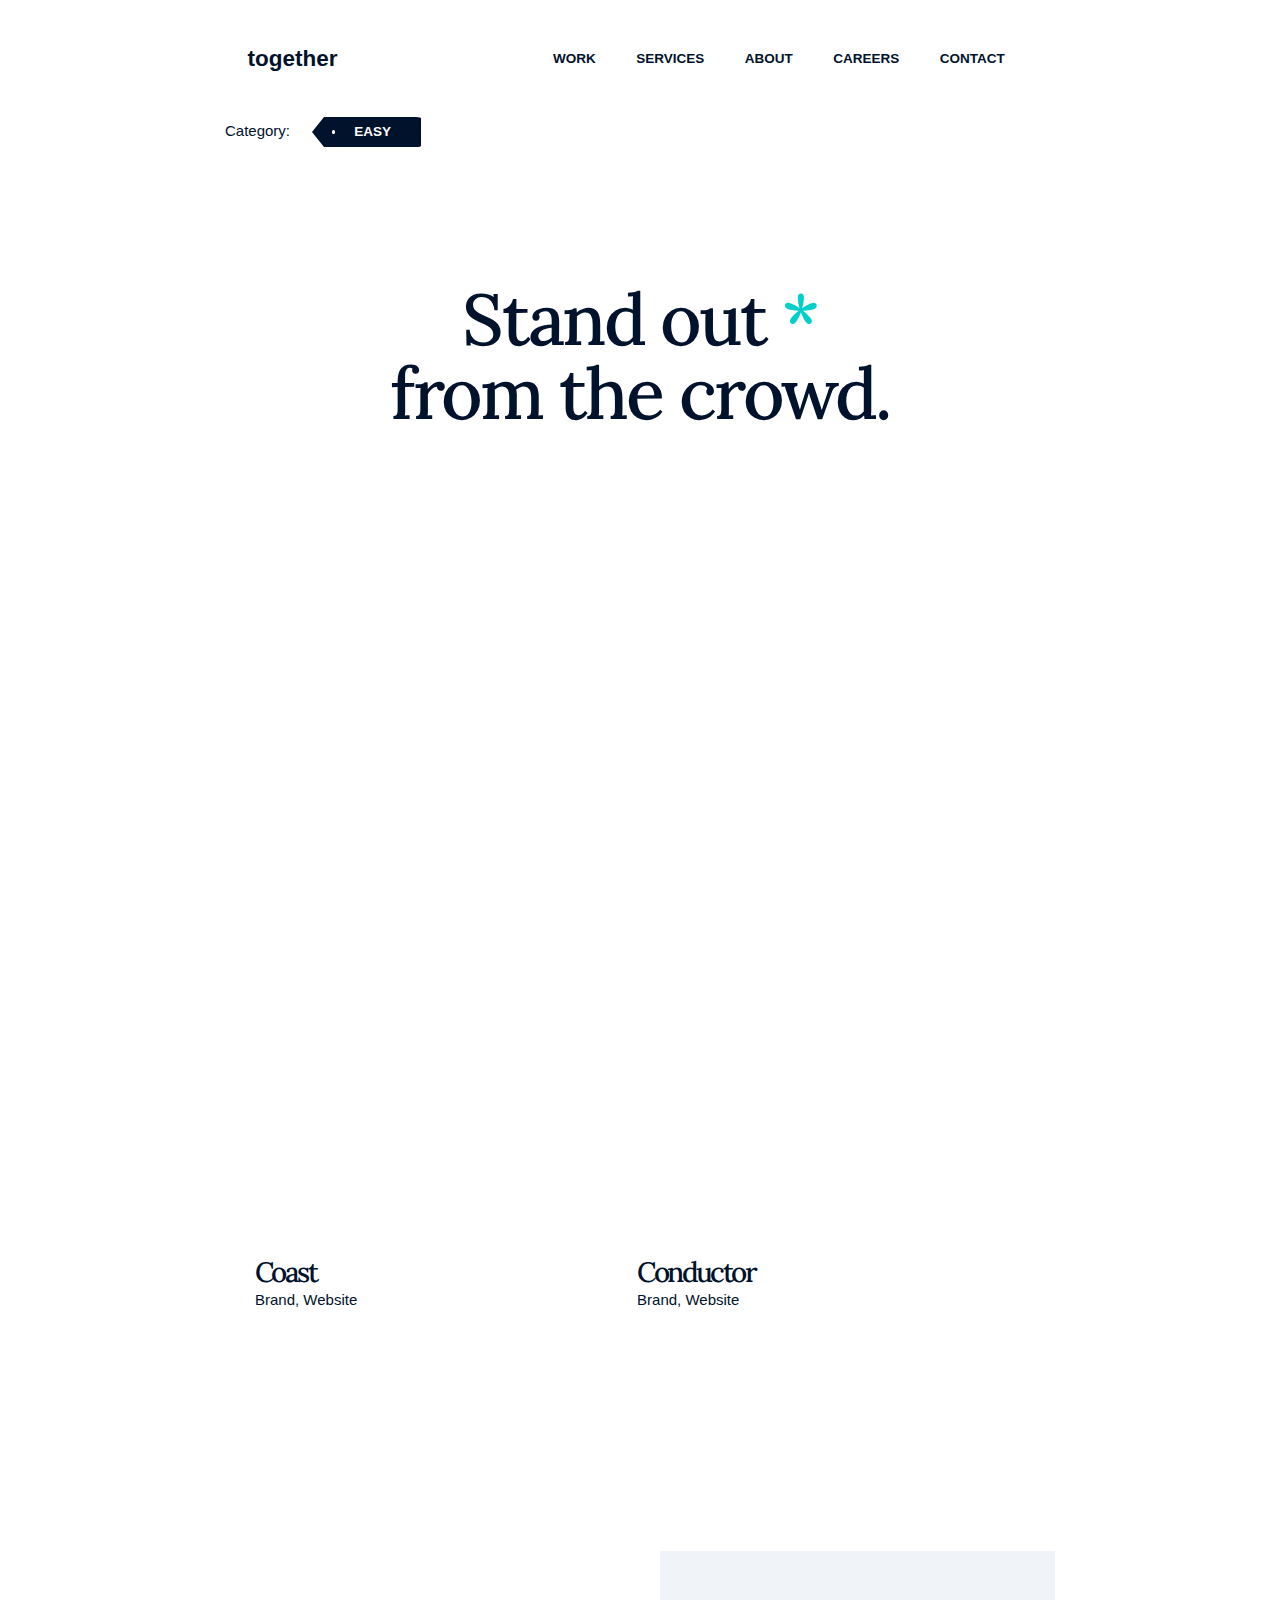
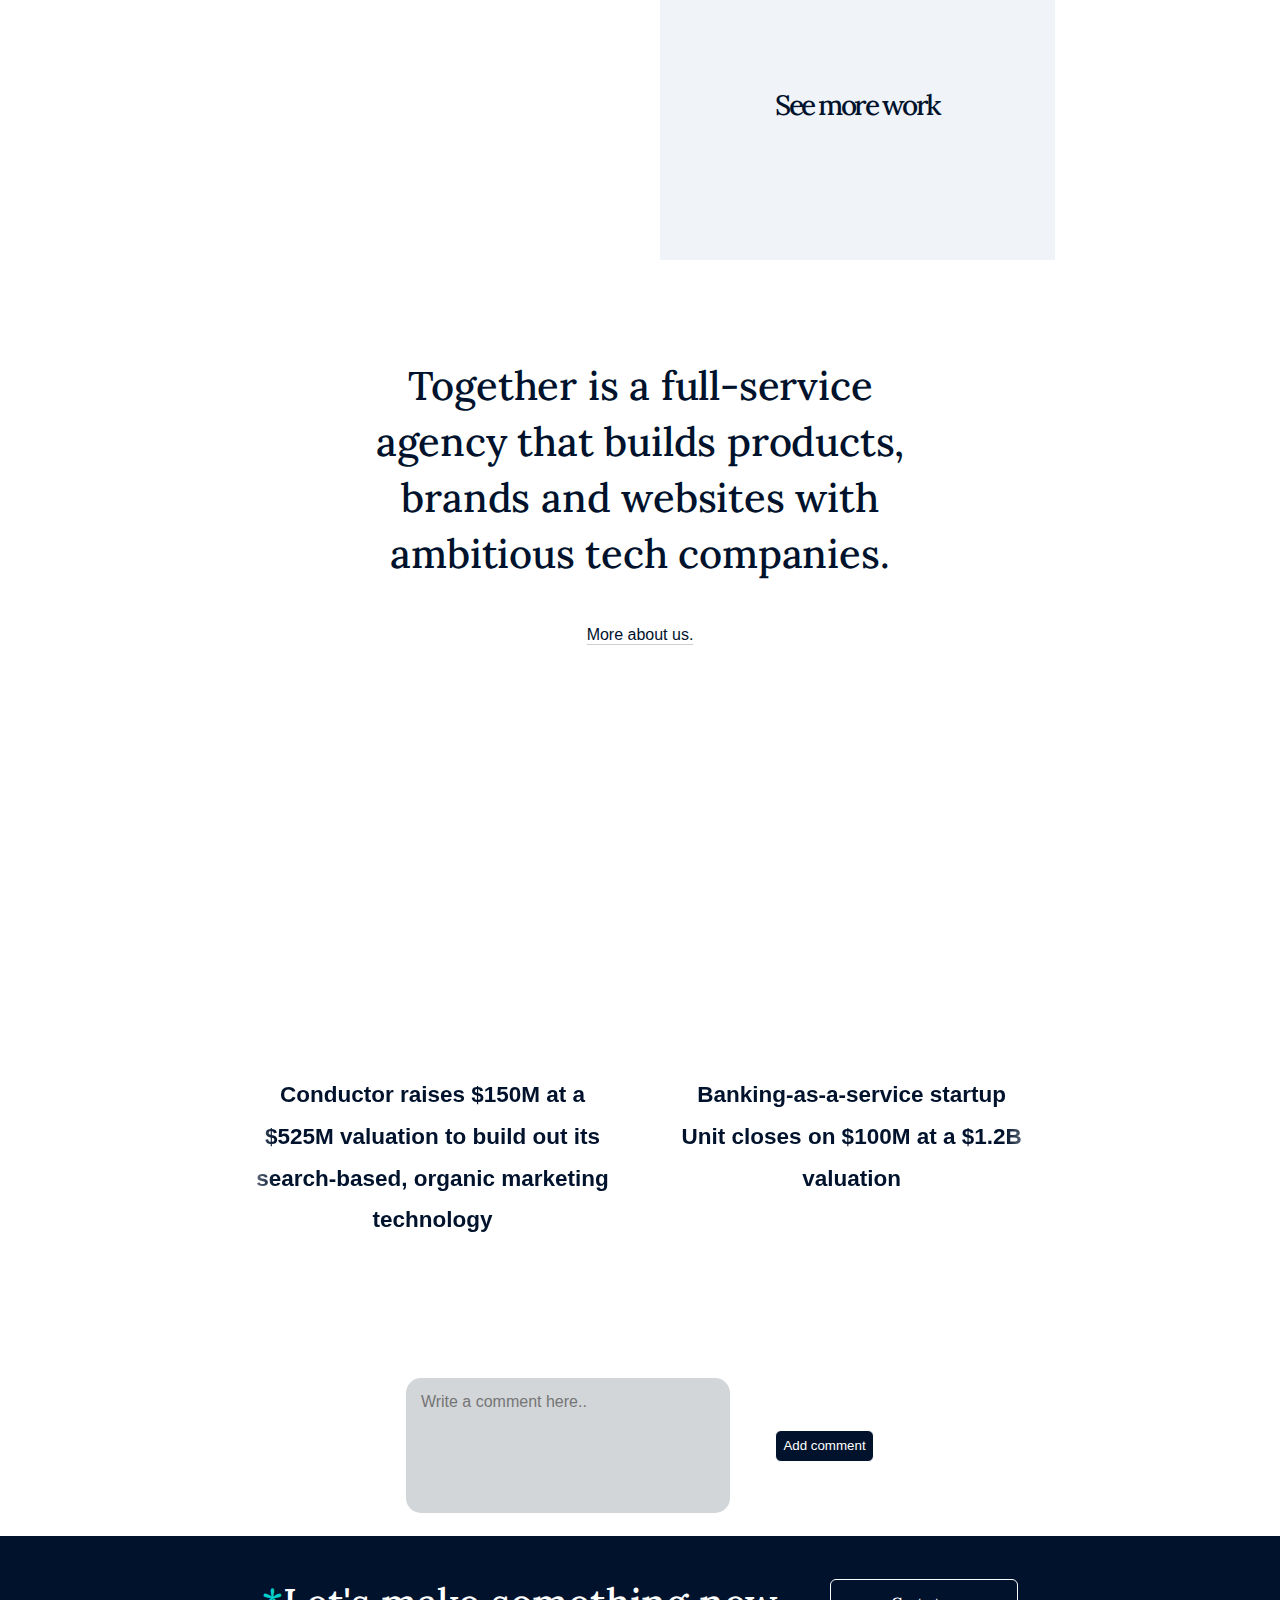
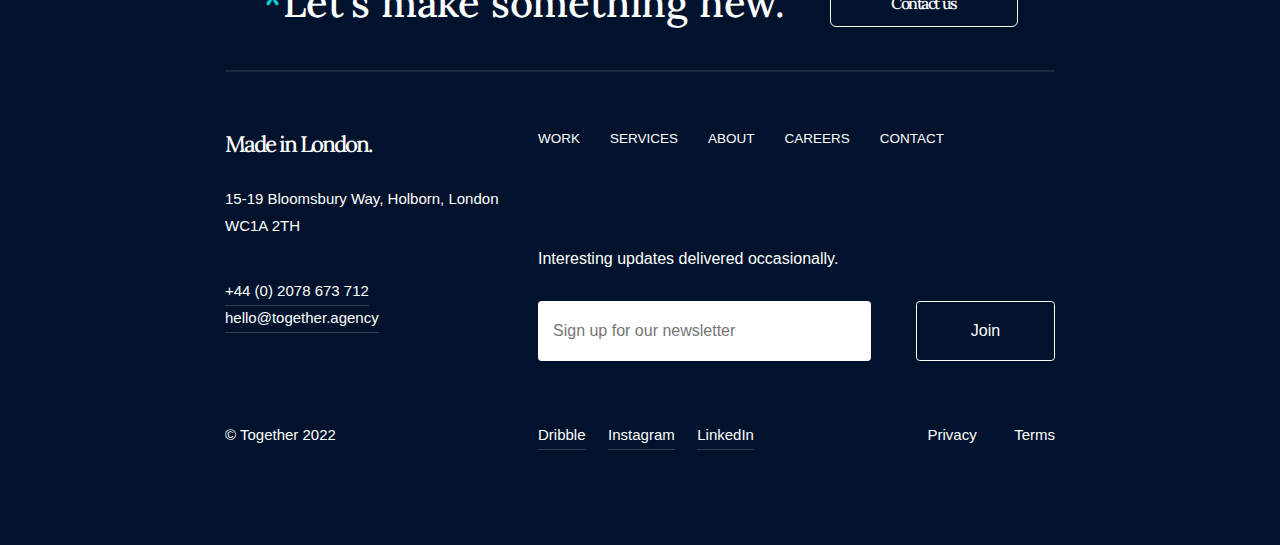
==== commit c65dd19c: "Updated animations for HTML elements (links, buttons) and started CSS components for the services de" ====
--- a/index.html
+++ b/index.html
@@ -106,7 +106,7 @@
 
                     <div class="tile">
                         <div class="tile-vid">
-                            <video muted loop autoplay class="">
+                            <video muted loop class="">
                                 <source
                                     src="https://cms.together.agency/wp-content/uploads/2020/03/Seedlegals-Thumbnail-Masthead.mp4"
                                     type="video/mp4">
@@ -493,7 +493,7 @@
                 <div class="comments">
                     <textarea type="text" placeholder="Write a comment here.." name="" id="comments-textarea" class="text-base" cols="30"
                         rows="10"></textarea>
-                    <button type="submit" class="font-serif text-base">
+                    <button type="submit" class="text-white button-hover button-hover-white">
                         Add comment
                     </button>
                 </div>
@@ -524,11 +524,11 @@
                     </address>
 
                     <div class="block">
-                        <a class="text-white underline-white">+44 (0) 2078 673 712</a>
+                        <a class="text-white underline underline-white">+44 (0) 2078 673 712</a>
                     </div>
 
                     <div class="block mb-2rem">
-                        <a class="text-white underline-white">hello@together.agency</a>
+                        <a class="text-white underline underline underline-white">hello@together.agency</a>
                     </div>
                 </div>
 
@@ -553,9 +553,9 @@
 
                 <div class="c-footer-social flex">
                     <div class="social flex">
-                        <a class="text-white underline-white" href="">Dribble</a>
-                        <a class="text-white underline-white" href="">Instagram</a>
-                        <a class="text-white underline-white" href="">LinkedIn</a>
+                        <a class="text-white underline underline-white" href="">Dribble</a>
+                        <a class="text-white underline underline-white" href="">Instagram</a>
+                        <a class="text-white underline underline-white" href="">LinkedIn</a>
                     </div>
 
 
--- a/styles.css
+++ b/styles.css
@@ -7,6 +7,9 @@
     --hive: url(https://together.agency/static/ff6c9f7b3731f4acc388a419a591e499/de353/hive-tile2-1.webp);
     --greenbridge: url(https://together.agency/static/f7b334fc63f428555c2c8b32d4dce471/1dc31/Greenbridge.webp);
     --trustology: url(https://together.agency/static/fc5c062f6b4a96261ded05eda0ecf713/1dc31/Trustology.webp);
+    --services-products: url(https://together.agency/static/c490b40c146ca6fbc17443de2cc65138/f5c81/products-upscript.webp);
+    --services-brands: url(https://together.agency/static/77c0d42caab84aef4695c6ace3eba415/f5c81/brands-proof.webp);
+    --services-websites: url(https://together.agency/static/8eb5e15ac885a097006ab6d3f32604ea/f5c81/websites-unit.webp);
 }
 
 html {
@@ -61,10 +64,10 @@
 }
 
 a {
-    text-decoration: none;
     color: #00122c;
     transition: color .2s ease-in-out;
     background-color: transparent;
+    text-decoration: none;
 }
 
 header {
@@ -104,11 +107,11 @@
 ul>li>a {
     display: block;
     text-decoration: none;
-    padding: 0em 1.5em 0em 1.5em;
+    margin: 0em 1.5em 0em 1.5em;
     color: inherit;
     text-transform: uppercase;
     font-weight: 550;
-    font-size: .8em;
+    font-size: .9em;
 }
 
 .menu-nav a :hover {
@@ -131,6 +134,15 @@
 
 .home-slogan-statement {
     font-size: 72px;
+}
+
+.services-slogan-statement{
+    font-size: 50px;
+    max-width: 60%;
+    text-align: center;
+    margin-left: auto;
+    margin-right: auto;
+    line-height: 1.5;
 }
 
 .c-hero {
@@ -218,7 +230,7 @@
     background-size: cover;
 }
 
-.tile {
+.tile, .item {
     transition: transform 0.5s;
 }
 
@@ -230,12 +242,12 @@
     background-size: cover;
 }
 
-.tile:hover {
+.tile:hover, .item:hover {
     transform: scale(0.85);
     transition: transform 0.5s;
 }
 
-.tile:hover::after {
+.tile:hover::after, .item:hover::after {
     transition: transform 0.5s;
 }
 
@@ -317,6 +329,10 @@
     font-size: 40px;
     letter-spacing: -.005em;
     line-height: 1.4;
+}
+
+.spacing-05em{
+    letter-spacing: 0.05em;
 }
 
 .mb-2rem {
@@ -479,13 +495,7 @@
     border-radius: 1rem;
     margin-right: 3rem;
     height: 15vh;
-}
-
-.comments>button {
-    padding: 0.7rem;
-    border-radius: 0.4rem;
-    background-color: #00122c;
-    color: #fff;
+    resize: none;
 }
 
 .justify-space-between {
@@ -506,12 +516,6 @@
 
 .footer-address>address>a{
     width: 50%;
-}
-
-.button-hover:hover{
-    opacity: 1;
-    background-color: #fff;
-    color: #00122c;
 }
 
 .flex-col {
@@ -617,15 +621,17 @@
     background: #00122c;
 }
 
+button{
+    border: 1px solid;
+    cursor: pointer;
+}
 
 .button {
     display: inline-block;
-    border-style: solid;
     padding: 1rem 3rem;
-    border-width: 1px;
-    border-radius: 0.25rem;
-    padding: 1rem 3rem;
+    border-radius: .4rem;
     cursor: pointer;
+    border: 1px solid;
 }
 
 .button-midnight {
@@ -639,6 +645,23 @@
     font-size: 16px;
 }
 
+.comments>button {
+    padding: 0.5rem;
+    border-radius: 0.4rem;
+    background-color: #00122c;
+    color: #fff;
+}
+
+.button-hover:hover{
+    opacity: 1;
+    background-color: #fff;
+    color: #00122c;
+}
+
+.button-hover-white:hover{
+    border:1px solid #00122c;
+}
+
 .footer-separator .border {
     border-color: #1a2a41;
 }
@@ -657,6 +680,44 @@
 
 .pb-65 {
     padding-bottom: 6.5rem;
+}
+
+.grid{
+    display: grid;
+}
+
+.services-grid{
+    grid-template-columns: repeat(2,minmax(0,1fr));
+}
+
+.services-text{
+    flex-direction: column;
+}
+
+.services-img{ 
+    flex-direction: column;
+}
+
+.services-img>div{
+    background-position: center;
+    background-size: cover;
+    height: 100%;
+}
+
+#services-brands > div > div > div.services-text.flex{
+    order: 1;
+}
+
+.products-img{
+    background-image: var(--services-products);
+}
+
+.brands-img{
+    background-image: var(--services-brands);
+}
+
+.websites-img{
+    background-image: var(--services-websites);
 }
 
 .footer-container {
@@ -755,11 +816,82 @@
     margin-top: 4rem;
 }
 
+
+.underline, .underline-white, .underline-s{
+    display: inline-block;
+    vertical-align: top;
+    position: relative;
+    overflow: visible;
+    cursor: pointer;
+}
+
+.underline-s::after{
+    margin-bottom: -2px;
+    content: "";
+    position: absolute;
+    width: 100%;
+    transform: scaleX(0);
+    height: 2px;
+    bottom: 0;
+    left: 0;
+    background-color: #00122c;
+    opacity: 0.6;
+    transform-origin: bottom right;
+    transition: transform .8s cubic-bezier(.555,.205,.295,.975);
+}
+
+.underline-s:hover::after{
+    transform: scaleX(1);
+    transform-origin: bottom left;
+}
+
+.underline::before{
+    margin-bottom: -2px;
+    content: "";
+    position: absolute;
+    bottom: 0;
+    left: 0;
+    width: 100%;
+    background-color: #00122c;
+    opacity: 0.2;
+    height: 1px;
+}
+
+.underline-white::before{
+    background-color: #fff;
+}
+
+.underline-white::after{
+    background-color: #fff !important;
+}
+
+.underline::after{
+    margin-bottom: -2px;
+    content: "";
+    position: absolute;
+    bottom: 0;
+    left: 0;
+    width: 100%;
+    background-color: #00122c;
+    opacity: .6;
+    height: 1px;
+    transform: scaleX(0);
+    transform-origin: bottom right;
+    transition: transform .8s cubic-bezier(.555,.205,.295,.975)
+}
+
+.underline:hover::after{
+    transform: scaleX(1);
+    transform-origin: bottom left;
+}
+
+
 .footer-nav a{
     line-height: 1;
     transition: color .4s ease-in-out;
     font-size: 0.9em;
     font-weight: 500;
+    text-decoration: none;
 }
 
 .about-grid {
